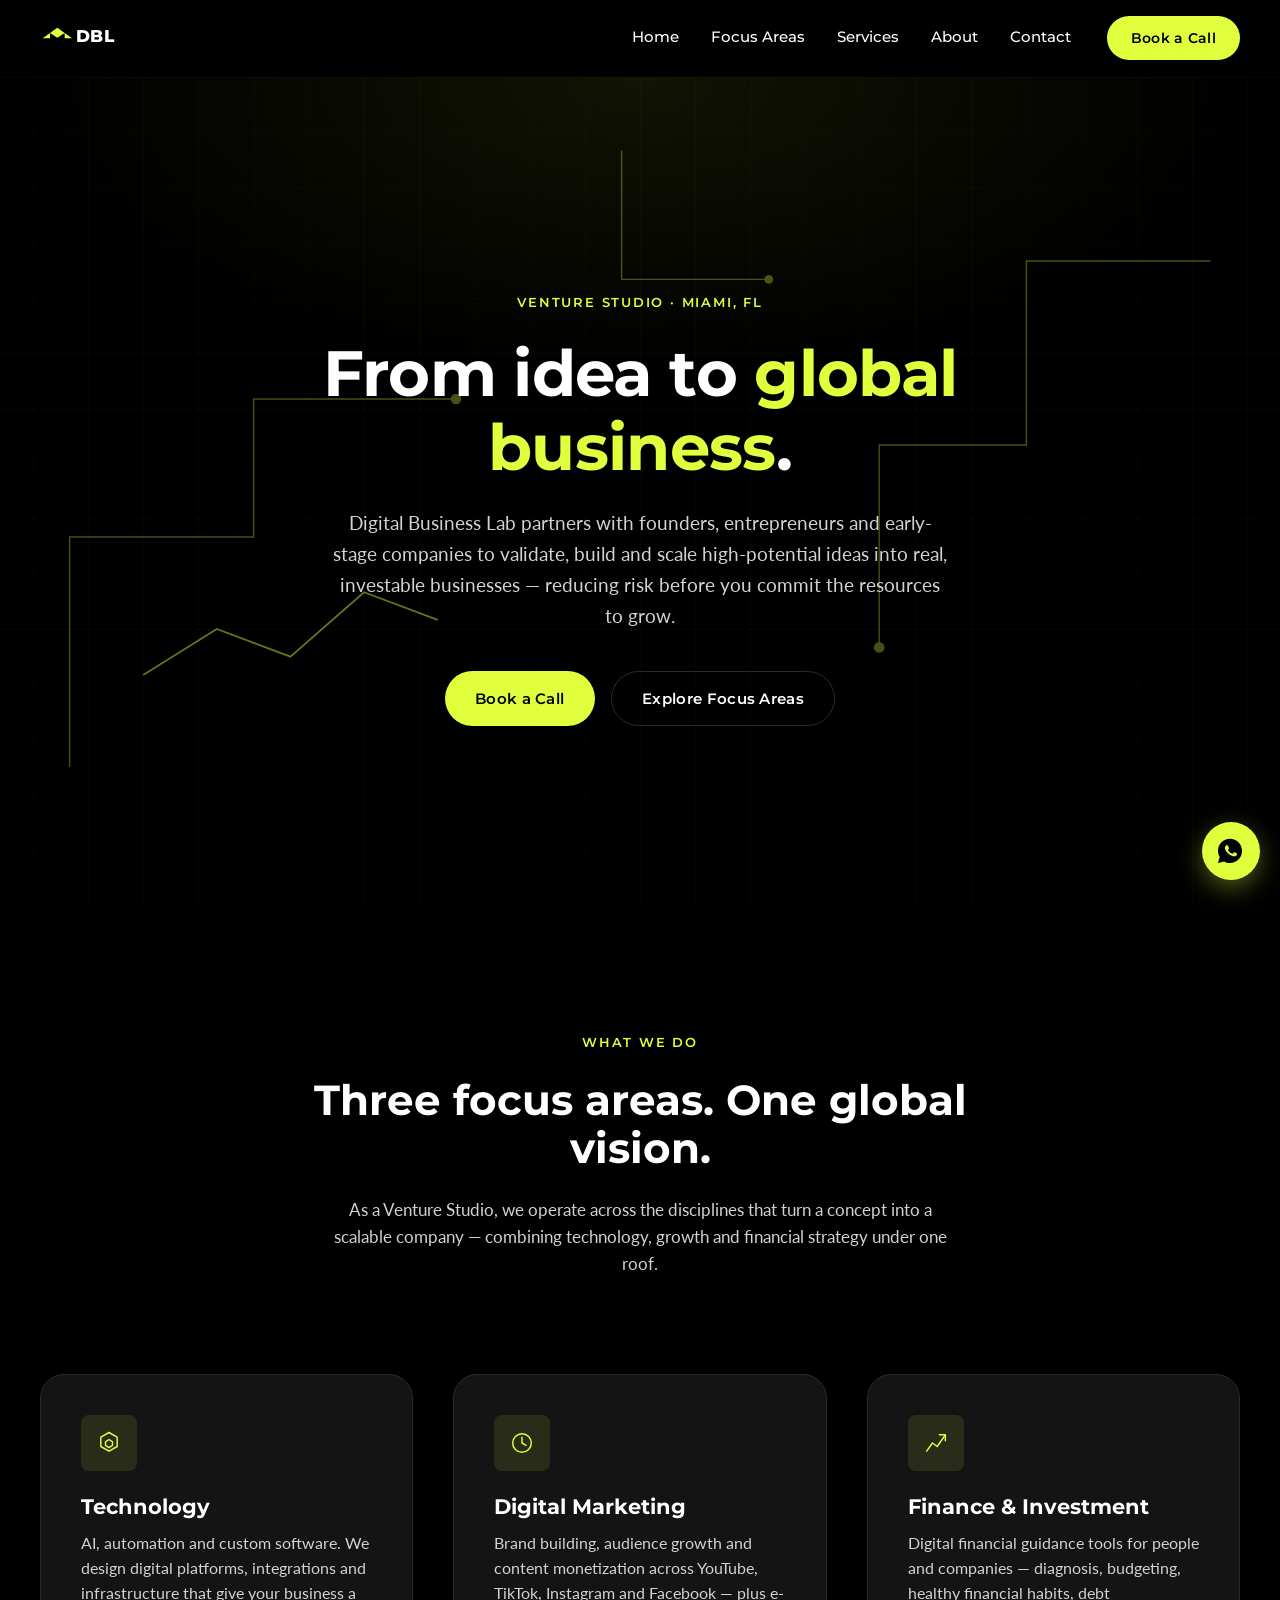
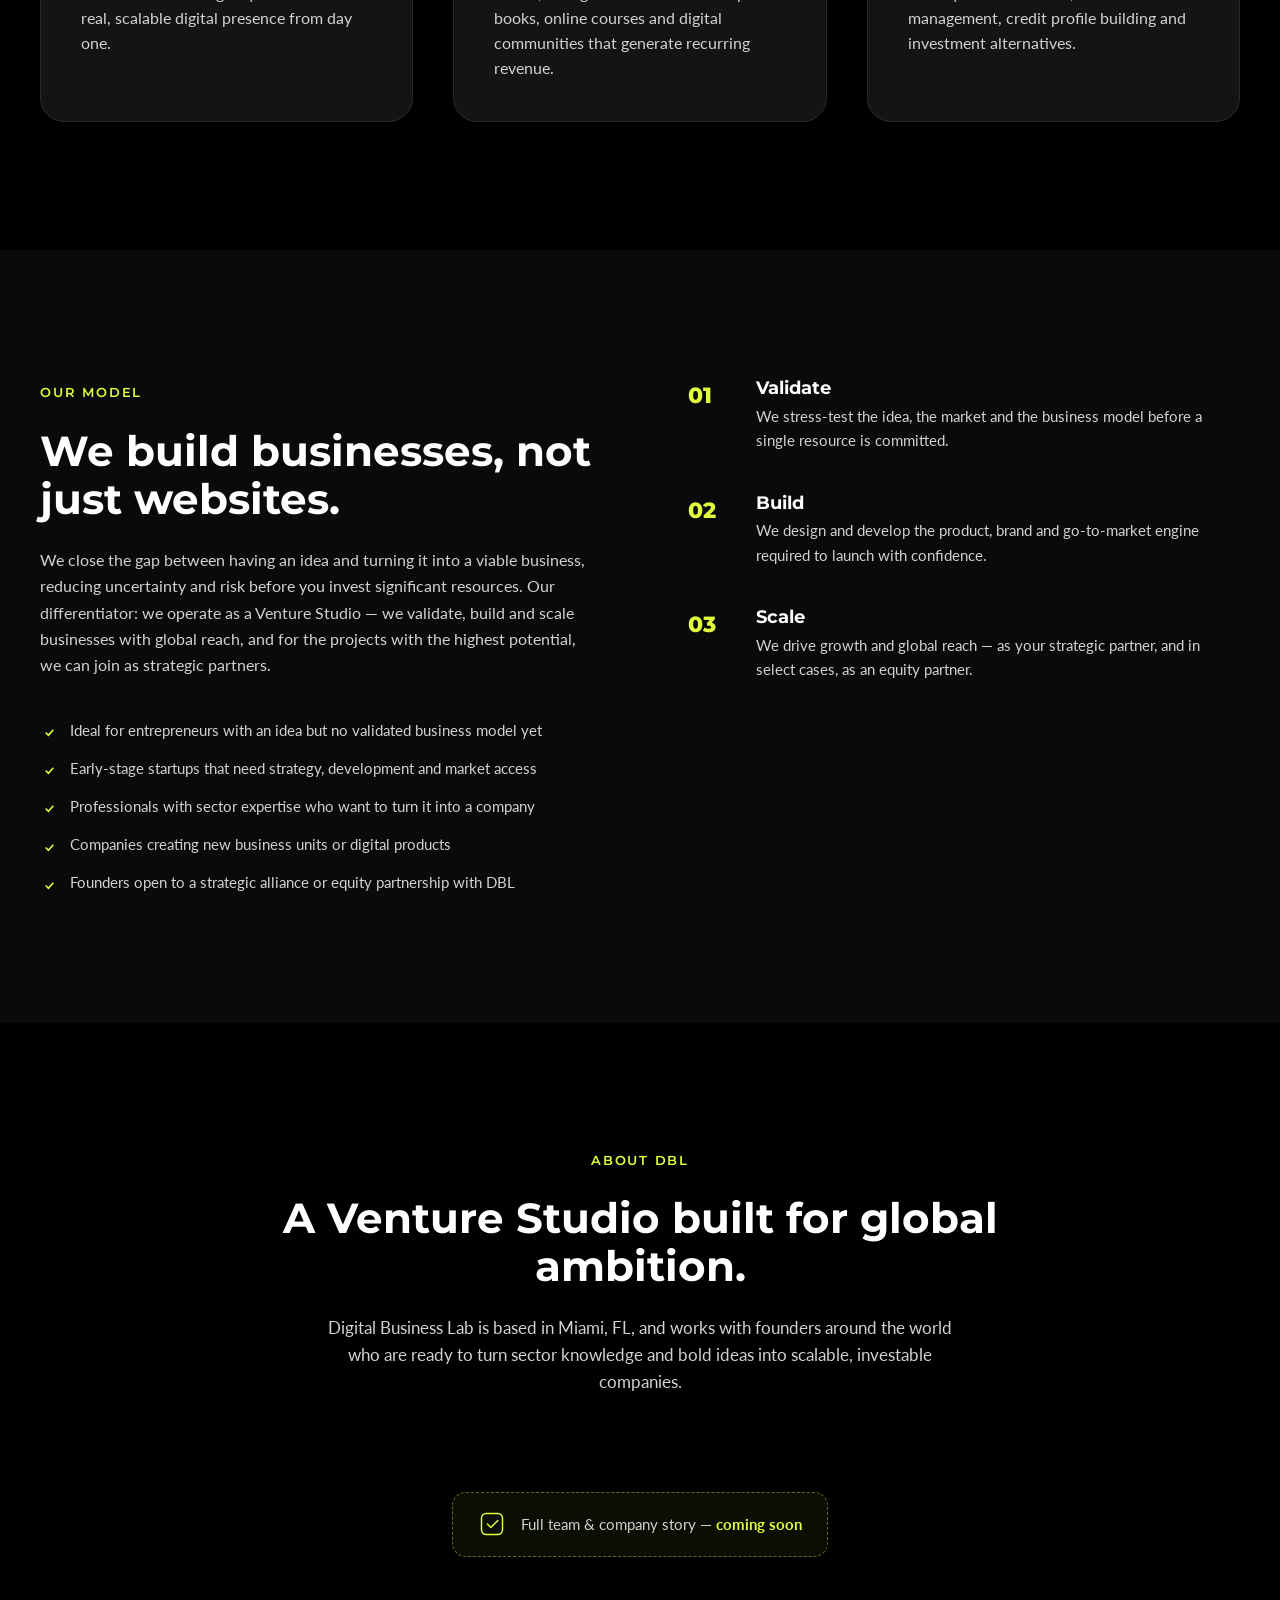
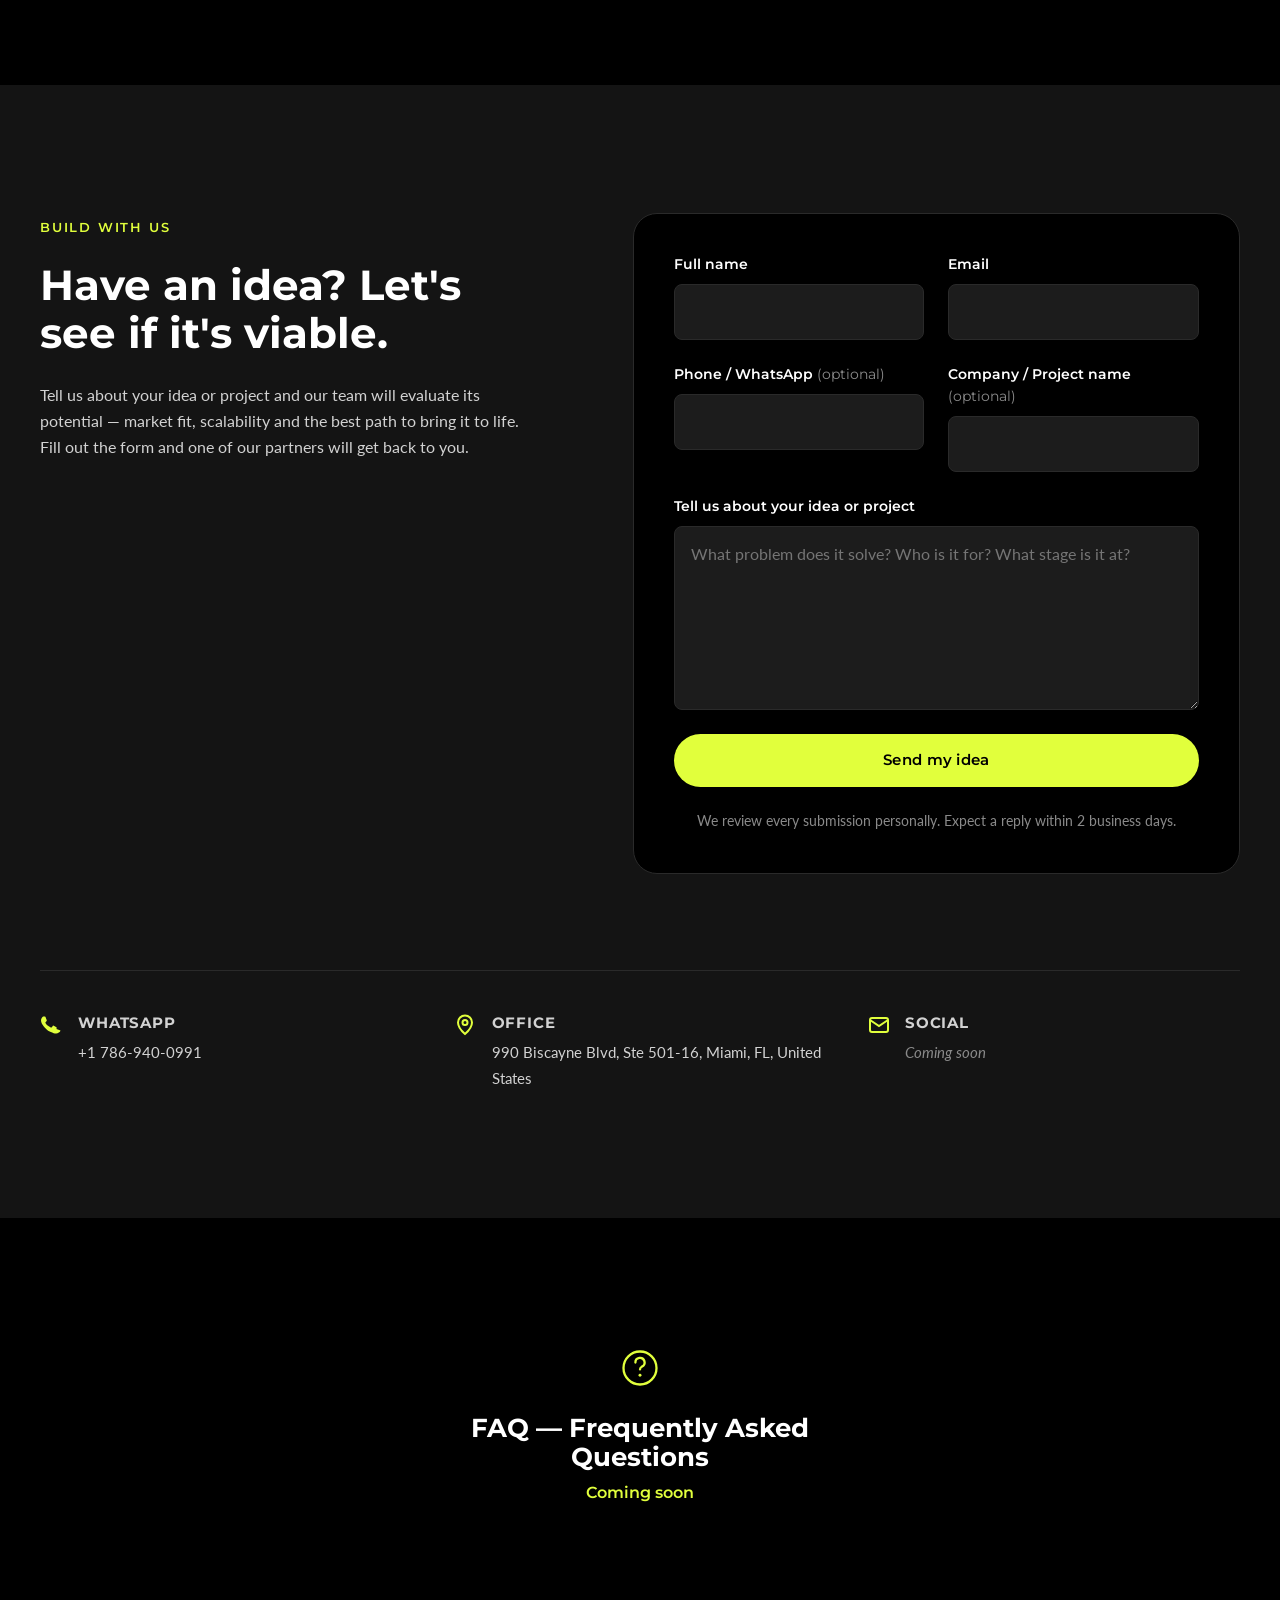
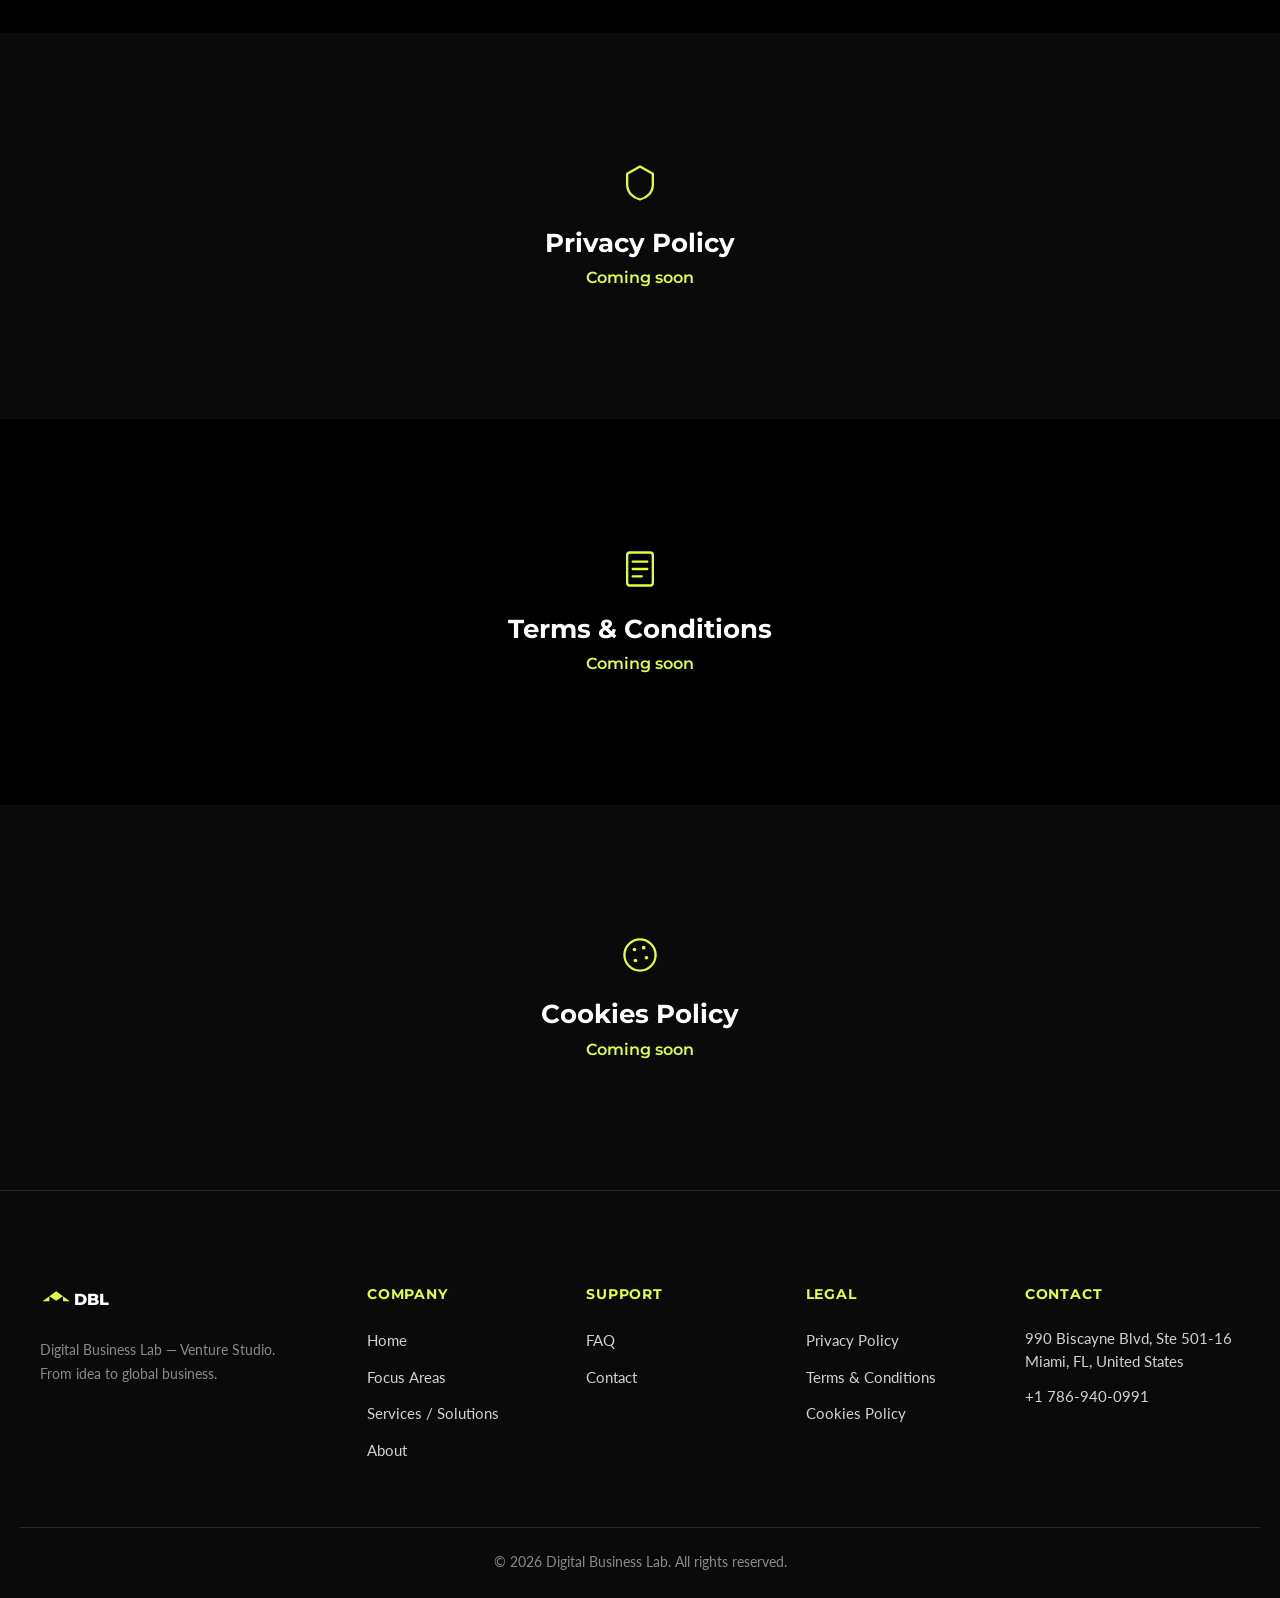
==== index.html @ ea0bc0c6 "Add Phase 1 prototype: DBL Venture Studio website Static HTML/CSS/JS site with full brand identity a" ====
<!DOCTYPE html>
<html lang="en">
<head>
  <meta charset="UTF-8">
  <meta name="viewport" content="width=device-width, initial-scale=1.0">
  <title>Digital Business Lab | Venture Studio — From Idea to Global Business</title>
  <meta name="description" content="Digital Business Lab (DBL) is a Venture Studio that validates, builds and scales ideas into global businesses across Technology, Digital Marketing, and Finance & Investment.">
  <meta name="theme-color" content="#000000">

  <link rel="icon" href="data:image/svg+xml,%3Csvg xmlns='http://www.w3.org/2000/svg' viewBox='0 0 100 100'%3E%3Cpath d='M50 15 L85 40 L70 40 L70 85 L30 85 L30 40 L15 40 Z' fill='%23E1FF3C'/%3E%3C/svg%3E">

  <link rel="preconnect" href="https://fonts.googleapis.com">
  <link rel="preconnect" href="https://fonts.gstatic.com" crossorigin>
  <link href="https://fonts.googleapis.com/css2?family=Montserrat:wght@400;500;600;700;800&family=Lato:wght@300;400;700&display=swap" rel="stylesheet">

  <link rel="stylesheet" href="styles.css">
  <noscript><style>.reveal { opacity: 1 !important; transform: none !important; }</style></noscript>
</head>
<body>

  <a class="skip-link" href="#main">Skip to content</a>

  <!-- ============ NAVBAR ============ -->
  <header class="navbar" id="navbar">
    <div class="container navbar__inner">
      <a href="#home" class="navbar__logo" aria-label="Digital Business Lab — Home">
        <svg viewBox="0 0 240 90" class="navbar__logo-svg" role="img" aria-hidden="true">
          <path d="M8 46 L52 14 L96 46 L74 46 L74 30 L52 44 L30 30 L30 46 Z" fill="var(--color-accent)"/>
          <text x="108" y="58" font-family="Montserrat, sans-serif" font-weight="800" font-size="52" fill="var(--color-white)" letter-spacing="1">DBL</text>
        </svg>
      </a>

      <nav class="navbar__nav" id="primary-nav" aria-label="Primary">
        <ul class="navbar__links">
          <li><a href="#home">Home</a></li>
          <li><a href="#focus-areas">Focus Areas</a></li>
          <li><a href="#services">Services</a></li>
          <li><a href="#about">About</a></li>
          <li><a href="#build-with-us">Contact</a></li>
        </ul>
        <a href="#build-with-us" class="btn btn--primary navbar__cta">Book a Call</a>
      </nav>

      <button class="navbar__toggle" id="navToggle" aria-expanded="false" aria-controls="primary-nav" aria-label="Toggle navigation menu">
        <span></span><span></span><span></span>
      </button>
    </div>
  </header>

  <main id="main">

    <!-- ============ HERO ============ -->
    <section class="hero" id="home">
      <div class="hero__bg" aria-hidden="true">
        <svg viewBox="0 0 1440 900" preserveAspectRatio="xMidYMid slice" class="hero__bg-svg">
          <defs>
            <pattern id="grid" width="60" height="60" patternUnits="userSpaceOnUse">
              <path d="M 60 0 L 0 0 0 60" fill="none" stroke="rgba(225,255,60,0.06)" stroke-width="1"/>
            </pattern>
          </defs>
          <rect width="1440" height="900" fill="url(#grid)"/>
          <g stroke="var(--color-accent)" stroke-width="1.5" fill="none" opacity="0.35">
            <path d="M100 750 L100 500 L300 500 L300 350 L520 350"/>
            <circle cx="520" cy="350" r="5" fill="var(--color-accent)"/>
            <path d="M1340 200 L1140 200 L1140 400 L980 400 L980 620"/>
            <circle cx="980" cy="620" r="5" fill="var(--color-accent)"/>
            <path d="M700 80 L700 220 L860 220"/>
            <circle cx="860" cy="220" r="4" fill="var(--color-accent)"/>
          </g>
          <g stroke="var(--color-accent)" stroke-width="2" fill="none" opacity="0.5">
            <polyline points="180,650 260,600 340,630 420,560 500,590" />
          </g>
        </svg>
      </div>

      <div class="container hero__content reveal">
        <p class="eyebrow">Venture Studio · Miami, FL</p>
        <h1 class="hero__title">From idea to <span class="text-accent">global business</span>.</h1>
        <p class="hero__subtitle">
          Digital Business Lab partners with founders, entrepreneurs and early-stage companies to validate,
          build and scale high-potential ideas into real, investable businesses — reducing risk before you
          commit the resources to grow.
        </p>
        <div class="hero__actions">
          <a href="#build-with-us" class="btn btn--primary">Book a Call</a>
          <a href="#focus-areas" class="btn btn--outline">Explore Focus Areas</a>
        </div>
      </div>
    </section>

    <!-- ============ FOCUS AREAS ============ -->
    <section class="section" id="focus-areas">
      <div class="container">
        <p class="eyebrow eyebrow--center">What We Do</p>
        <h2 class="section__title reveal">Three focus areas. One global vision.</h2>
        <p class="section__lead reveal">
          As a Venture Studio, we operate across the disciplines that turn a concept into a scalable company —
          combining technology, growth and financial strategy under one roof.
        </p>

        <div class="grid grid--3">
          <article class="card reveal">
            <div class="card__icon" aria-hidden="true">
              <svg viewBox="0 0 48 48" fill="none"><path d="M24 6 L38 14 V30 L24 38 L10 30 V14 Z" stroke="var(--color-accent)" stroke-width="2.5" stroke-linejoin="round"/><path d="M24 18 L30 22 V28 L24 32 L18 28 V22 Z" stroke="var(--color-accent)" stroke-width="2.5" stroke-linejoin="round"/></svg>
            </div>
            <h3 class="card__title">Technology</h3>
            <p class="card__text">
              AI, automation and custom software. We design digital platforms, integrations and infrastructure
              that give your business a real, scalable digital presence from day one.
            </p>
          </article>

          <article class="card reveal">
            <div class="card__icon" aria-hidden="true">
              <svg viewBox="0 0 48 48" fill="none"><circle cx="24" cy="24" r="16" stroke="var(--color-accent)" stroke-width="2.5"/><path d="M24 14 L24 24 L31 28" stroke="var(--color-accent)" stroke-width="2.5" stroke-linecap="round" stroke-linejoin="round"/></svg>
            </div>
            <h3 class="card__title">Digital Marketing</h3>
            <p class="card__text">
              Brand building, audience growth and content monetization across YouTube, TikTok, Instagram and
              Facebook — plus e-books, online courses and digital communities that generate recurring revenue.
            </p>
          </article>

          <article class="card reveal">
            <div class="card__icon" aria-hidden="true">
              <svg viewBox="0 0 48 48" fill="none"><path d="M8 38 L18 24 L26 30 L40 10" stroke="var(--color-accent)" stroke-width="2.5" stroke-linecap="round" stroke-linejoin="round"/><path d="M30 10 H40 V20" stroke="var(--color-accent)" stroke-width="2.5" stroke-linecap="round" stroke-linejoin="round"/></svg>
            </div>
            <h3 class="card__title">Finance &amp; Investment</h3>
            <p class="card__text">
              Digital financial guidance tools for people and companies — diagnosis, budgeting, healthy financial
              habits, debt management, credit profile building and investment alternatives.
            </p>
          </article>
        </div>
      </div>
    </section>

    <!-- ============ HOW WE WORK / DIFFERENTIATOR ============ -->
    <section class="section section--alt" id="services">
      <div class="container">
        <div class="split">
          <div class="split__col reveal">
            <p class="eyebrow">Our Model</p>
            <h2 class="section__title section__title--left">We build businesses, not just websites.</h2>
            <p class="split__text">
              We close the gap between having an idea and turning it into a viable business, reducing
              uncertainty and risk before you invest significant resources. Our differentiator: we operate
              as a Venture Studio — we validate, build and scale businesses with global reach, and for the
              projects with the highest potential, we can join as strategic partners.
            </p>
            <ul class="checklist">
              <li>Ideal for entrepreneurs with an idea but no validated business model yet</li>
              <li>Early-stage startups that need strategy, development and market access</li>
              <li>Professionals with sector expertise who want to turn it into a company</li>
              <li>Companies creating new business units or digital products</li>
              <li>Founders open to a strategic alliance or equity partnership with DBL</li>
            </ul>
          </div>

          <div class="split__col reveal">
            <div class="steps">
              <div class="step">
                <span class="step__num">01</span>
                <div>
                  <h3 class="step__title">Validate</h3>
                  <p class="step__text">We stress-test the idea, the market and the business model before a single resource is committed.</p>
                </div>
              </div>
              <div class="step">
                <span class="step__num">02</span>
                <div>
                  <h3 class="step__title">Build</h3>
                  <p class="step__text">We design and develop the product, brand and go-to-market engine required to launch with confidence.</p>
                </div>
              </div>
              <div class="step">
                <span class="step__num">03</span>
                <div>
                  <h3 class="step__title">Scale</h3>
                  <p class="step__text">We drive growth and global reach — as your strategic partner, and in select cases, as an equity partner.</p>
                </div>
              </div>
            </div>
          </div>
        </div>
      </div>
    </section>

    <!-- ============ ABOUT (anchor placeholder, styled) ============ -->
    <section class="section" id="about">
      <div class="container">
        <p class="eyebrow eyebrow--center">About DBL</p>
        <h2 class="section__title reveal">A Venture Studio built for global ambition.</h2>
        <p class="section__lead reveal">
          Digital Business Lab is based in Miami, FL, and works with founders around the world who are ready
          to turn sector knowledge and bold ideas into scalable, investable companies.
        </p>
        <div class="coming-soon reveal">
          <svg viewBox="0 0 48 48" fill="none" aria-hidden="true"><rect x="6" y="6" width="36" height="36" rx="8" stroke="var(--color-accent)" stroke-width="2.5"/><path d="M16 24 L22 30 L34 18" stroke="var(--color-accent)" stroke-width="2.5" stroke-linecap="round" stroke-linejoin="round"/></svg>
          <p>Full team &amp; company story — <strong>coming soon</strong></p>
        </div>
      </div>
    </section>

    <!-- ============ BUILD WITH US ============ -->
    <section class="section section--dark" id="build-with-us">
      <div class="container">
        <div class="build">
          <div class="build__intro reveal">
            <p class="eyebrow">Build With Us</p>
            <h2 class="section__title section__title--left">Have an idea? Let's see if it's viable.</h2>
            <p class="build__text">
              Tell us about your idea or project and our team will evaluate its potential — market fit,
              scalability and the best path to bring it to life. Fill out the form and one of our partners
              will get back to you.
            </p>
          </div>

          <form class="build__form reveal" id="buildForm" action="#" method="post" novalidate>
            <div class="form-row">
              <div class="form-field">
                <label for="name">Full name</label>
                <input type="text" id="name" name="name" required autocomplete="name">
              </div>
              <div class="form-field">
                <label for="email">Email</label>
                <input type="email" id="email" name="email" required autocomplete="email">
              </div>
            </div>
            <div class="form-row">
              <div class="form-field">
                <label for="phone">Phone / WhatsApp <span class="optional">(optional)</span></label>
                <input type="tel" id="phone" name="phone" autocomplete="tel">
              </div>
              <div class="form-field">
                <label for="company">Company / Project name <span class="optional">(optional)</span></label>
                <input type="text" id="company" name="company">
              </div>
            </div>
            <div class="form-field">
              <label for="idea">Tell us about your idea or project</label>
              <textarea id="idea" name="idea" rows="6" required placeholder="What problem does it solve? Who is it for? What stage is it at?"></textarea>
            </div>
            <button type="submit" class="btn btn--primary btn--full">Send my idea</button>
            <p class="form-note">We review every submission personally. Expect a reply within 2 business days.</p>
          </form>
        </div>

        <div class="contact-info reveal">
          <div class="contact-info__item">
            <svg viewBox="0 0 24 24" fill="none" aria-hidden="true"><path d="M20.5 17.4c-.3 1.6-2.6 3-4.3 3.1-1.1.1-2.5-.1-6-1.7-4.4-2-7.2-6.5-7.4-6.8-.2-.3-1.8-2.4-1.8-4.5s1.1-3.2 1.5-3.6c.4-.4.9-.5 1.2-.5h.9c.3 0 .6 0 .9.7.3.8 1.1 2.7 1.2 2.9.1.2.2.4 0 .7-.1.3-.2.4-.4.7-.2.2-.4.5-.6.7-.2.2-.4.4-.2.8.2.4 1 1.7 2.2 2.7 1.5 1.3 2.7 1.7 3.1 1.9.4.2.6.1.8-.1.2-.2 1-1.1 1.2-1.5.2-.4.5-.3.8-.2.3.1 2.1 1 2.4 1.2.3.2.6.3.6.5.1.2.1 1-.1 1.6z" fill="var(--color-accent)"/></svg>
            <div>
              <span class="contact-info__label">WhatsApp</span>
              <a href="https://wa.me/17869400991" target="_blank" rel="noopener">+1 786-940-0991</a>
            </div>
          </div>
          <div class="contact-info__item">
            <svg viewBox="0 0 24 24" fill="none" aria-hidden="true"><path d="M12 21s7-6.1 7-11.5A7 7 0 0 0 5 9.5C5 14.9 12 21 12 21z" stroke="var(--color-accent)" stroke-width="2"/><circle cx="12" cy="9.5" r="2.5" stroke="var(--color-accent)" stroke-width="2"/></svg>
            <div>
              <span class="contact-info__label">Office</span>
              <span>990 Biscayne Blvd, Ste 501-16, Miami, FL, United States</span>
            </div>
          </div>
          <div class="contact-info__item">
            <svg viewBox="0 0 24 24" fill="none" aria-hidden="true"><rect x="3" y="5" width="18" height="14" rx="2" stroke="var(--color-accent)" stroke-width="2"/><path d="M3 7l9 6 9-6" stroke="var(--color-accent)" stroke-width="2"/></svg>
            <div>
              <span class="contact-info__label">Social</span>
              <span class="social-soon">Coming soon</span>
            </div>
          </div>
        </div>
      </div>
    </section>

    <!-- ============ FAQ / LEGAL PLACEHOLDER PAGES ============ -->
    <section class="section" id="faq">
      <div class="container coming-soon-block reveal">
        <svg viewBox="0 0 48 48" fill="none" aria-hidden="true"><circle cx="24" cy="24" r="18" stroke="var(--color-accent)" stroke-width="2.5"/><path d="M19 18a5 5 0 1 1 7 4.5c-1.2.7-2 1.5-2 3" stroke="var(--color-accent)" stroke-width="2.5" stroke-linecap="round"/><circle cx="24" cy="32" r="1.6" fill="var(--color-accent)"/></svg>
        <h2>FAQ — Frequently Asked Questions</h2>
        <p>Coming soon</p>
      </div>
    </section>

    <section class="section section--alt" id="privacy-policy">
      <div class="container coming-soon-block reveal">
        <svg viewBox="0 0 48 48" fill="none" aria-hidden="true"><path d="M24 6 L38 14 V26 C38 34 32 40 24 42 C16 40 10 34 10 26 V14 Z" stroke="var(--color-accent)" stroke-width="2.5" stroke-linejoin="round"/></svg>
        <h2>Privacy Policy</h2>
        <p>Coming soon</p>
      </div>
    </section>

    <section class="section" id="terms-and-conditions">
      <div class="container coming-soon-block reveal">
        <svg viewBox="0 0 48 48" fill="none" aria-hidden="true"><rect x="10" y="6" width="28" height="36" rx="3" stroke="var(--color-accent)" stroke-width="2.5"/><path d="M16 16h16M16 24h16M16 32h10" stroke="var(--color-accent)" stroke-width="2.5" stroke-linecap="round"/></svg>
        <h2>Terms &amp; Conditions</h2>
        <p>Coming soon</p>
      </div>
    </section>

    <section class="section section--alt" id="cookies-policy">
      <div class="container coming-soon-block reveal">
        <svg viewBox="0 0 48 48" fill="none" aria-hidden="true"><circle cx="24" cy="24" r="17" stroke="var(--color-accent)" stroke-width="2.5"/><circle cx="18" cy="18" r="2" fill="var(--color-accent)"/><circle cx="28" cy="16" r="2" fill="var(--color-accent)"/><circle cx="31" cy="27" r="2" fill="var(--color-accent)"/><circle cx="19" cy="30" r="2" fill="var(--color-accent)"/></svg>
        <h2>Cookies Policy</h2>
        <p>Coming soon</p>
      </div>
    </section>

  </main>

  <!-- ============ FOOTER ============ -->
  <footer class="footer">
    <div class="container footer__inner">
      <div class="footer__brand">
        <svg viewBox="0 0 240 90" class="footer__logo-svg" role="img" aria-label="Digital Business Lab">
          <path d="M8 46 L52 14 L96 46 L74 46 L74 30 L52 44 L30 30 L30 46 Z" fill="var(--color-accent)"/>
          <text x="108" y="58" font-family="Montserrat, sans-serif" font-weight="800" font-size="52" fill="var(--color-white)" letter-spacing="1">DBL</text>
        </svg>
        <p class="footer__tagline">Digital Business Lab — Venture Studio.<br>From idea to global business.</p>
      </div>

      <div class="footer__col">
        <h4>Company</h4>
        <ul>
          <li><a href="#home">Home</a></li>
          <li><a href="#focus-areas">Focus Areas</a></li>
          <li><a href="#services">Services / Solutions</a></li>
          <li><a href="#about">About</a></li>
        </ul>
      </div>

      <div class="footer__col">
        <h4>Support</h4>
        <ul>
          <li><a href="#faq">FAQ</a></li>
          <li><a href="#build-with-us">Contact</a></li>
        </ul>
      </div>

      <div class="footer__col">
        <h4>Legal</h4>
        <ul>
          <li><a href="#privacy-policy">Privacy Policy</a></li>
          <li><a href="#terms-and-conditions">Terms &amp; Conditions</a></li>
          <li><a href="#cookies-policy">Cookies Policy</a></li>
        </ul>
      </div>

      <div class="footer__col">
        <h4>Contact</h4>
        <ul class="footer__contact">
          <li>990 Biscayne Blvd, Ste 501-16<br>Miami, FL, United States</li>
          <li><a href="https://wa.me/17869400991" target="_blank" rel="noopener">+1 786-940-0991</a></li>
        </ul>
      </div>
    </div>

    <div class="container footer__bottom">
      <p>&copy; <span id="year"></span> Digital Business Lab. All rights reserved.</p>
    </div>
  </footer>

  <!-- ============ FLOATING WHATSAPP ============ -->
  <a href="https://wa.me/17869400991" target="_blank" rel="noopener" class="whatsapp-float" aria-label="Chat with us on WhatsApp">
    <svg viewBox="0 0 32 32" fill="none" aria-hidden="true">
      <path d="M27 15.9c0 6.6-5.4 12-12 12-2.1 0-4.1-.5-5.8-1.5L3 28l1.7-6c-1.1-1.9-1.7-4-1.7-6.2 0-6.6 5.4-12 12-12s12 5.4 12 12z" fill="#000"/>
      <path d="M21.5 18.3c-.3-.2-1.8-.9-2.1-1-.3-.1-.5-.2-.7.2-.2.3-.8 1-.9 1.2-.2.2-.3.2-.6.1-.3-.2-1.3-.5-2.4-1.5-.9-.8-1.5-1.8-1.6-2.1-.2-.3 0-.5.1-.6.1-.1.3-.3.4-.5.1-.2.2-.3.3-.5.1-.2 0-.4 0-.5-.1-.2-.7-1.7-1-2.3-.2-.6-.5-.5-.7-.5h-.6c-.2 0-.5.1-.8.4-.3.3-1 1-1 2.4s1.1 2.8 1.2 3c.1.2 2.1 3.2 5.1 4.5.7.3 1.3.5 1.7.6.7.2 1.4.2 1.9.1.6-.1 1.8-.7 2-1.4.3-.7.3-1.3.2-1.4-.1-.2-.3-.2-.6-.4z" fill="var(--color-accent)"/>
    </svg>
  </a>

  <script src="script.js"></script>
</body>
</html>
---- styles.css ----
/* =========================================================
   DIGITAL BUSINESS LAB — Design Tokens
   ========================================================= */
:root {
  /* Brand colors (from official brand book) */
  --color-bg: #000000;
  --color-bg-alt: #0a0a0a;
  --color-surface: #141414;
  --color-surface-2: #1c1c1c;
  --color-border: #2a2a2a;

  --color-accent: #E1FF3C;      /* Pantone 389C */
  --color-accent-alt: #B5D409;  /* Pantone 382C */
  --color-accent-dark: #b8cc30;

  --color-white: #FFFFFF;
  --color-text: #FFFFFF;
  --color-text-muted: #D2D2D2;  /* Pantone 427C */
  --color-text-faint: #8a8a8a;

  --color-on-accent: #000000;   /* text on lime background: black for max contrast */

  /* Typography */
  --font-heading: 'Montserrat', -apple-system, BlinkMacSystemFont, sans-serif;
  --font-body: 'Lato', -apple-system, BlinkMacSystemFont, sans-serif;

  /* Spacing scale */
  --space-xs: 0.5rem;
  --space-sm: 1rem;
  --space-md: 1.5rem;
  --space-lg: 2.5rem;
  --space-xl: 4rem;
  --space-2xl: 6rem;
  --space-3xl: 8rem;

  /* Radius / shadow */
  --radius-sm: 8px;
  --radius-md: 14px;
  --radius-lg: 24px;
  --shadow-glow: 0 0 40px rgba(225, 255, 60, 0.15);
  --shadow-card: 0 10px 30px rgba(0, 0, 0, 0.4);

  --transition: 220ms cubic-bezier(0.4, 0, 0.2, 1);
  --container-w: 1240px;
}

/* =========================================================
   RESET
   ========================================================= */
*, *::before, *::after { box-sizing: border-box; margin: 0; padding: 0; }

html { scroll-behavior: smooth; }

@media (prefers-reduced-motion: reduce) {
  html { scroll-behavior: auto; }
  *, *::before, *::after {
    animation-duration: 0.01ms !important;
    animation-iteration-count: 1 !important;
    transition-duration: 0.01ms !important;
    scroll-behavior: auto !important;
  }
}

body {
  background: var(--color-bg);
  color: var(--color-text);
  font-family: var(--font-body);
  font-size: 1rem;
  line-height: 1.6;
  -webkit-font-smoothing: antialiased;
  overflow-x: hidden;
}

img { max-width: 100%; display: block; }

a { color: inherit; text-decoration: none; }

ul { list-style: none; }

button { font: inherit; cursor: pointer; background: none; border: none; color: inherit; }

input, textarea {
  font: inherit;
  color: var(--color-text);
  background: var(--color-surface-2);
  border: 1px solid var(--color-border);
  border-radius: var(--radius-sm);
  padding: 0.9rem 1rem;
  width: 100%;
  transition: border-color var(--transition), box-shadow var(--transition);
}

input:focus, textarea:focus {
  outline: none;
  border-color: var(--color-accent);
  box-shadow: 0 0 0 3px rgba(225, 255, 60, 0.2);
}

h1, h2, h3, h4 {
  font-family: var(--font-heading);
  font-weight: 700;
  line-height: 1.15;
  color: var(--color-white);
}

.text-accent { color: var(--color-accent); }

/* Focus visibility for accessibility */
a:focus-visible, button:focus-visible, input:focus-visible, textarea:focus-visible {
  outline: 2px solid var(--color-accent);
  outline-offset: 3px;
}

.skip-link {
  position: absolute;
  left: -9999px;
  top: 0;
  background: var(--color-accent);
  color: var(--color-on-accent);
  padding: 0.75rem 1.25rem;
  z-index: 999;
  border-radius: 0 0 var(--radius-sm) 0;
  font-weight: 600;
}
.skip-link:focus { left: 0; }

.container {
  max-width: var(--container-w);
  margin-inline: auto;
  padding-inline: 1.25rem;
}

/* =========================================================
   BUTTONS
   ========================================================= */
.btn {
  display: inline-flex;
  align-items: center;
  justify-content: center;
  gap: 0.5rem;
  min-height: 48px;
  padding: 0.9rem 1.9rem;
  border-radius: 999px;
  font-family: var(--font-heading);
  font-weight: 600;
  font-size: 0.95rem;
  letter-spacing: 0.02em;
  transition: transform var(--transition), box-shadow var(--transition), background var(--transition), color var(--transition);
  white-space: nowrap;
}

.btn--primary {
  background: var(--color-accent);
  color: var(--color-on-accent);
}
.btn--primary:hover {
  background: var(--color-accent-alt);
  transform: translateY(-2px);
  box-shadow: var(--shadow-glow);
}

.btn--outline {
  background: transparent;
  color: var(--color-white);
  border: 1.5px solid var(--color-border);
}
.btn--outline:hover {
  border-color: var(--color-accent);
  color: var(--color-accent);
  transform: translateY(-2px);
}

.btn--full { width: 100%; }

/* =========================================================
   NAVBAR
   ========================================================= */
.navbar {
  position: sticky;
  top: 0;
  z-index: 100;
  background: rgba(0, 0, 0, 0.92);
  border-bottom: 1px solid transparent;
  transition: background var(--transition), border-color var(--transition);
}
.navbar.is-scrolled {
  background: rgba(0, 0, 0, 0.92);
  border-bottom-color: var(--color-border);
}

.navbar__inner {
  display: flex;
  align-items: center;
  justify-content: space-between;
  min-height: 76px;
  gap: 1.5rem;
}

.navbar__logo { display: flex; align-items: center; }
.navbar__logo-svg { height: 30px; width: auto; }

.navbar__nav {
  display: flex;
  align-items: center;
  gap: 2.25rem;
}

.navbar__links {
  display: flex;
  gap: 2rem;
  font-family: var(--font-heading);
  font-size: 0.92rem;
  font-weight: 500;
}
.navbar__links a {
  position: relative;
  padding-block: 0.4rem;
  transition: color var(--transition);
}
.navbar__links a:hover { color: var(--color-accent); }
.navbar__links a::after {
  content: '';
  position: absolute;
  left: 0; right: 0; bottom: 0;
  height: 2px;
  background: var(--color-accent);
  transform: scaleX(0);
  transform-origin: left;
  transition: transform var(--transition);
}
.navbar__links a:hover::after { transform: scaleX(1); }

.navbar__cta { padding: 0.7rem 1.5rem; min-height: 42px; font-size: 0.88rem; }

.navbar__toggle {
  display: none;
  flex-direction: column;
  justify-content: center;
  gap: 5px;
  width: 44px;
  height: 44px;
  align-items: center;
}
.navbar__toggle span {
  display: block;
  width: 24px;
  height: 2px;
  background: var(--color-white);
  transition: transform var(--transition), opacity var(--transition);
}
.navbar__toggle[aria-expanded="true"] span:nth-child(1) { transform: translateY(7px) rotate(45deg); }
.navbar__toggle[aria-expanded="true"] span:nth-child(2) { opacity: 0; }
.navbar__toggle[aria-expanded="true"] span:nth-child(3) { transform: translateY(-7px) rotate(-45deg); }

/* =========================================================
   HERO
   ========================================================= */
.hero {
  position: relative;
  min-height: 92vh;
  display: flex;
  align-items: center;
  padding-block: var(--space-2xl) var(--space-xl);
  overflow: hidden;
  background: radial-gradient(ellipse 80% 60% at 50% 0%, rgba(225,255,60,0.08), transparent 60%), var(--color-bg);
}

.hero__bg {
  position: absolute;
  inset: 0;
  z-index: 0;
  opacity: 0.9;
}
.hero__bg-svg { width: 100%; height: 100%; }

.hero__content {
  position: relative;
  z-index: 1;
  max-width: 780px;
  text-align: center;
  margin-inline: auto;
}

.eyebrow {
  display: inline-block;
  font-family: var(--font-heading);
  font-size: 0.8rem;
  font-weight: 600;
  letter-spacing: 0.14em;
  text-transform: uppercase;
  color: var(--color-accent);
  margin-bottom: var(--space-md);
}
.eyebrow--center { display: block; text-align: center; }

.hero__title {
  font-size: clamp(2.25rem, 5.5vw, 4rem);
  margin-bottom: var(--space-md);
  letter-spacing: -0.01em;
}

.hero__subtitle {
  font-size: clamp(1rem, 1.6vw, 1.2rem);
  color: var(--color-text-muted);
  max-width: 620px;
  margin-inline: auto;
  margin-bottom: var(--space-lg);
}

.hero__actions {
  display: flex;
  flex-wrap: wrap;
  gap: 1rem;
  justify-content: center;
}

/* =========================================================
   SECTIONS (shared)
   ========================================================= */
.section {
  padding-block: var(--space-3xl);
}
.section--alt { background: var(--color-bg-alt); }
.section--dark { background: var(--color-surface); }

.section__title {
  font-size: clamp(1.75rem, 3.4vw, 2.6rem);
  text-align: center;
  max-width: 720px;
  margin-inline: auto;
  margin-bottom: var(--space-md);
}
.section__title--left { text-align: left; margin-inline: 0; }

.section__lead {
  text-align: center;
  color: var(--color-text-muted);
  max-width: 640px;
  margin-inline: auto;
  margin-bottom: var(--space-2xl);
  font-size: 1.05rem;
}

/* =========================================================
   GRID / CARDS
   ========================================================= */
.grid { display: grid; gap: var(--space-lg); }
.grid--3 { grid-template-columns: repeat(3, 1fr); }

.card {
  background: var(--color-surface);
  border: 1px solid var(--color-border);
  border-radius: var(--radius-lg);
  padding: var(--space-lg);
  transition: transform var(--transition), border-color var(--transition), box-shadow var(--transition);
}
.card:hover {
  transform: translateY(-6px);
  border-color: rgba(225,255,60,0.4);
  box-shadow: var(--shadow-card);
}

.card__icon {
  width: 56px;
  height: 56px;
  border-radius: var(--radius-sm);
  background: rgba(225, 255, 60, 0.1);
  display: flex;
  align-items: center;
  justify-content: center;
  margin-bottom: var(--space-md);
}
.card__icon svg { width: 28px; height: 28px; }

.card__title {
  font-size: 1.3rem;
  margin-bottom: 0.75rem;
}

.card__text { color: var(--color-text-muted); font-size: 0.98rem; }

/* =========================================================
   SPLIT (How we work)
   ========================================================= */
.split {
  display: grid;
  grid-template-columns: 1fr 1fr;
  gap: var(--space-2xl);
  align-items: start;
}

.split__text {
  color: var(--color-text-muted);
  margin-block: var(--space-md) var(--space-lg);
  font-size: 1.02rem;
}

.checklist { display: flex; flex-direction: column; gap: 0.85rem; }
.checklist li {
  position: relative;
  padding-left: 1.9rem;
  color: var(--color-text-muted);
  font-size: 0.96rem;
}
.checklist li::before {
  content: '';
  position: absolute;
  left: 0; top: 0.35rem;
  width: 18px; height: 18px;
  border-radius: 5px;
  background: var(--color-accent);
  mask: url("data:image/svg+xml,%3Csvg xmlns='http://www.w3.org/2000/svg' viewBox='0 0 24 24' fill='none' stroke='black' stroke-width='3'%3E%3Cpath d='M5 12l5 5L19 7'/%3E%3C/svg%3E") center/70% no-repeat;
  -webkit-mask: url("data:image/svg+xml,%3Csvg xmlns='http://www.w3.org/2000/svg' viewBox='0 0 24 24' fill='none' stroke='black' stroke-width='3'%3E%3Cpath d='M5 12l5 5L19 7'/%3E%3C/svg%3E") center/70% no-repeat;
}

.steps { display: flex; flex-direction: column; gap: var(--space-lg); }
.step { display: flex; gap: 1.25rem; }
.step__num {
  font-family: var(--font-heading);
  font-weight: 800;
  font-size: 1.4rem;
  color: var(--color-accent);
  flex-shrink: 0;
  width: 3rem;
}
.step__title { font-size: 1.1rem; margin-bottom: 0.35rem; }
.step__text { color: var(--color-text-muted); font-size: 0.95rem; }

/* =========================================================
   COMING SOON BLOCKS
   ========================================================= */
.coming-soon {
  display: inline-flex;
  align-items: center;
  gap: 0.9rem;
  margin-inline: auto;
  padding: 1.1rem 1.6rem;
  border: 1px dashed rgba(225,255,60,0.4);
  border-radius: var(--radius-md);
  background: rgba(225,255,60,0.05);
  max-width: fit-content;
  display: flex;
}
.coming-soon svg { width: 28px; height: 28px; flex-shrink: 0; }
.coming-soon p { color: var(--color-text-muted); font-size: 0.95rem; }
.coming-soon strong { color: var(--color-accent); }

.coming-soon-block {
  text-align: center;
  max-width: 480px;
}
.coming-soon-block svg { width: 44px; height: 44px; margin-inline: auto; margin-bottom: var(--space-sm); }
.coming-soon-block h2 { font-size: 1.6rem; margin-bottom: 0.5rem; }
.coming-soon-block p { color: var(--color-accent); font-weight: 600; font-family: var(--font-heading); }

/* =========================================================
   BUILD WITH US
   ========================================================= */
.build {
  display: grid;
  grid-template-columns: 0.9fr 1.1fr;
  gap: var(--space-2xl);
  align-items: start;
  padding-bottom: var(--space-2xl);
  border-bottom: 1px solid var(--color-border);
  margin-bottom: var(--space-lg);
}

.build__intro { position: sticky; top: 100px; }

.build__text {
  color: var(--color-text-muted);
  margin-top: var(--space-md);
  font-size: 1.02rem;
}

.build__form {
  background: var(--color-bg);
  border: 1px solid var(--color-border);
  border-radius: var(--radius-lg);
  padding: var(--space-lg);
  display: flex;
  flex-direction: column;
  gap: var(--space-md);
}

.form-row {
  display: grid;
  grid-template-columns: 1fr 1fr;
  gap: var(--space-md);
}

.form-field { display: flex; flex-direction: column; gap: 0.5rem; }
.form-field label {
  font-family: var(--font-heading);
  font-size: 0.85rem;
  font-weight: 600;
  color: var(--color-white);
}
.form-field .optional { color: var(--color-text-faint); font-weight: 400; }

.form-note { color: var(--color-text-faint); font-size: 0.85rem; text-align: center; }

.contact-info {
  display: grid;
  grid-template-columns: repeat(3, 1fr);
  gap: var(--space-lg);
}
.contact-info__item {
  display: flex;
  gap: 0.9rem;
  align-items: flex-start;
}
.contact-info__item svg { width: 24px; height: 24px; flex-shrink: 0; margin-top: 0.15rem; }
.contact-info__label {
  display: block;
  font-family: var(--font-heading);
  font-size: 0.8rem;
  font-weight: 700;
  text-transform: uppercase;
  letter-spacing: 0.05em;
  color: var(--color-accent);
  margin-bottom: 0.25rem;
}
.contact-info__item a:hover { color: var(--color-accent); }
.contact-info__item span, .contact-info__item a { color: var(--color-text-muted); font-size: 0.95rem; }
.social-soon { font-style: italic; color: var(--color-text-faint) !important; }

/* =========================================================
   FOOTER
   ========================================================= */
.footer {
  background: var(--color-bg-alt);
  border-top: 1px solid var(--color-border);
  padding-top: var(--space-2xl);
}

.footer__inner {
  display: grid;
  grid-template-columns: 1.6fr 1fr 1fr 1fr 1.2fr;
  gap: var(--space-lg);
  padding-bottom: var(--space-xl);
}

.footer__logo-svg { height: 28px; width: auto; margin-bottom: var(--space-sm); }
.footer__tagline { color: var(--color-text-faint); font-size: 0.9rem; line-height: 1.7; }

.footer__col h4 {
  font-size: 0.85rem;
  text-transform: uppercase;
  letter-spacing: 0.06em;
  color: var(--color-accent);
  margin-bottom: var(--space-md);
}
.footer__col ul { display: flex; flex-direction: column; gap: 0.7rem; }
.footer__col a { color: var(--color-text-muted); font-size: 0.92rem; transition: color var(--transition); }
.footer__col a:hover { color: var(--color-accent); }
.footer__contact li { color: var(--color-text-muted); font-size: 0.92rem; line-height: 1.6; }

.footer__bottom {
  border-top: 1px solid var(--color-border);
  padding-block: var(--space-md);
  text-align: center;
}
.footer__bottom p { color: var(--color-text-faint); font-size: 0.85rem; }

/* =========================================================
   FLOATING WHATSAPP
   ========================================================= */
.whatsapp-float {
  position: fixed;
  right: 1.25rem;
  bottom: 1.25rem;
  width: 58px;
  height: 58px;
  border-radius: 50%;
  display: flex;
  align-items: center;
  justify-content: center;
  background: var(--color-accent);
  box-shadow: 0 8px 24px rgba(225,255,60,0.35);
  z-index: 90;
  transition: transform var(--transition), box-shadow var(--transition);
}
.whatsapp-float svg { width: 32px; height: 32px; }
.whatsapp-float:hover { transform: scale(1.08); box-shadow: 0 10px 30px rgba(225,255,60,0.5); }

/* =========================================================
   REVEAL ANIMATION
   ========================================================= */
.reveal {
  opacity: 0;
  transform: translateY(24px);
  transition: opacity 0.7s ease, transform 0.7s ease;
}
.reveal.is-visible {
  opacity: 1;
  transform: translateY(0);
}

/* =========================================================
   RESPONSIVE — mobile-first overrides (max-width breakpoints
   applied on top of a naturally fluid base layout)
   ========================================================= */

/* Tablet and below */
@media (max-width: 1024px) {
  .grid--3 { grid-template-columns: repeat(2, 1fr); }
  .footer__inner { grid-template-columns: 1fr 1fr 1fr; }
  .footer__brand { grid-column: 1 / -1; margin-bottom: var(--space-md); }
  .build { grid-template-columns: 1fr; }
  .build__intro { position: static; }
}

/* Mobile nav breakpoint */
@media (max-width: 768px) {
  .navbar__toggle { display: flex; }

  .navbar__nav {
    position: fixed;
    inset: 76px 0 0 0;
    background: #000000;
    flex-direction: column;
    align-items: stretch;
    justify-content: flex-start;
    padding: var(--space-lg) 1.25rem;
    gap: var(--space-lg);
    transform: translateX(100%);
    transition: transform var(--transition);
    overflow-y: auto;
  }
  .navbar__nav.is-open { transform: translateX(0); }

  .navbar__links {
    flex-direction: column;
    gap: 1.5rem;
    font-size: 1.15rem;
    text-align: center;
  }

  .navbar__cta { width: 100%; }

  .grid--3 { grid-template-columns: 1fr; }
  .split { grid-template-columns: 1fr; gap: var(--space-lg); }
  .contact-info { grid-template-columns: 1fr; gap: var(--space-md); }
  .form-row { grid-template-columns: 1fr; }
  .footer__inner { grid-template-columns: 1fr 1fr; }

  .hero { min-height: auto; padding-block: var(--space-2xl) var(--space-lg); }
}

@media (max-width: 480px) {
  .footer__inner { grid-template-columns: 1fr; }
  .hero__actions { flex-direction: column; align-items: stretch; }
  .hero__actions .btn { width: 100%; }
}

/* Large desktop */
@media (min-width: 1440px) {
  :root { --container-w: 1360px; }
}
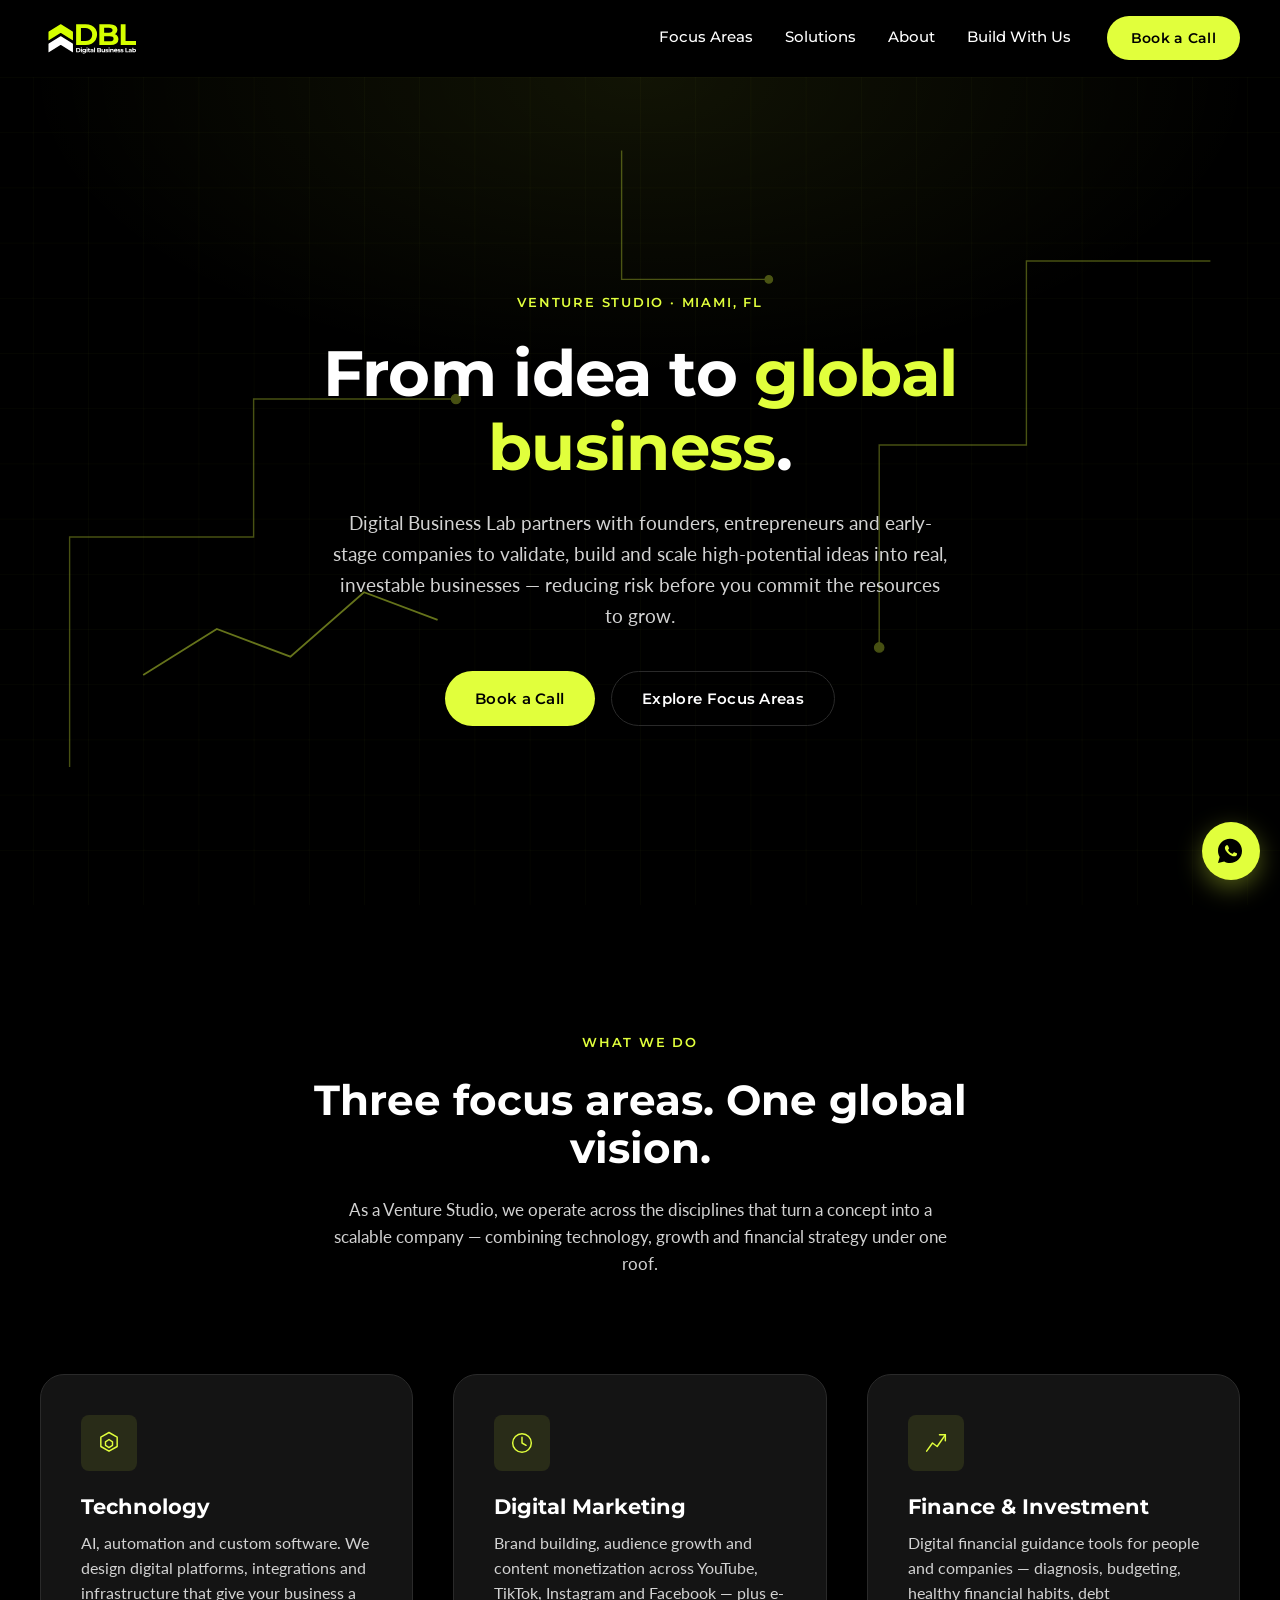
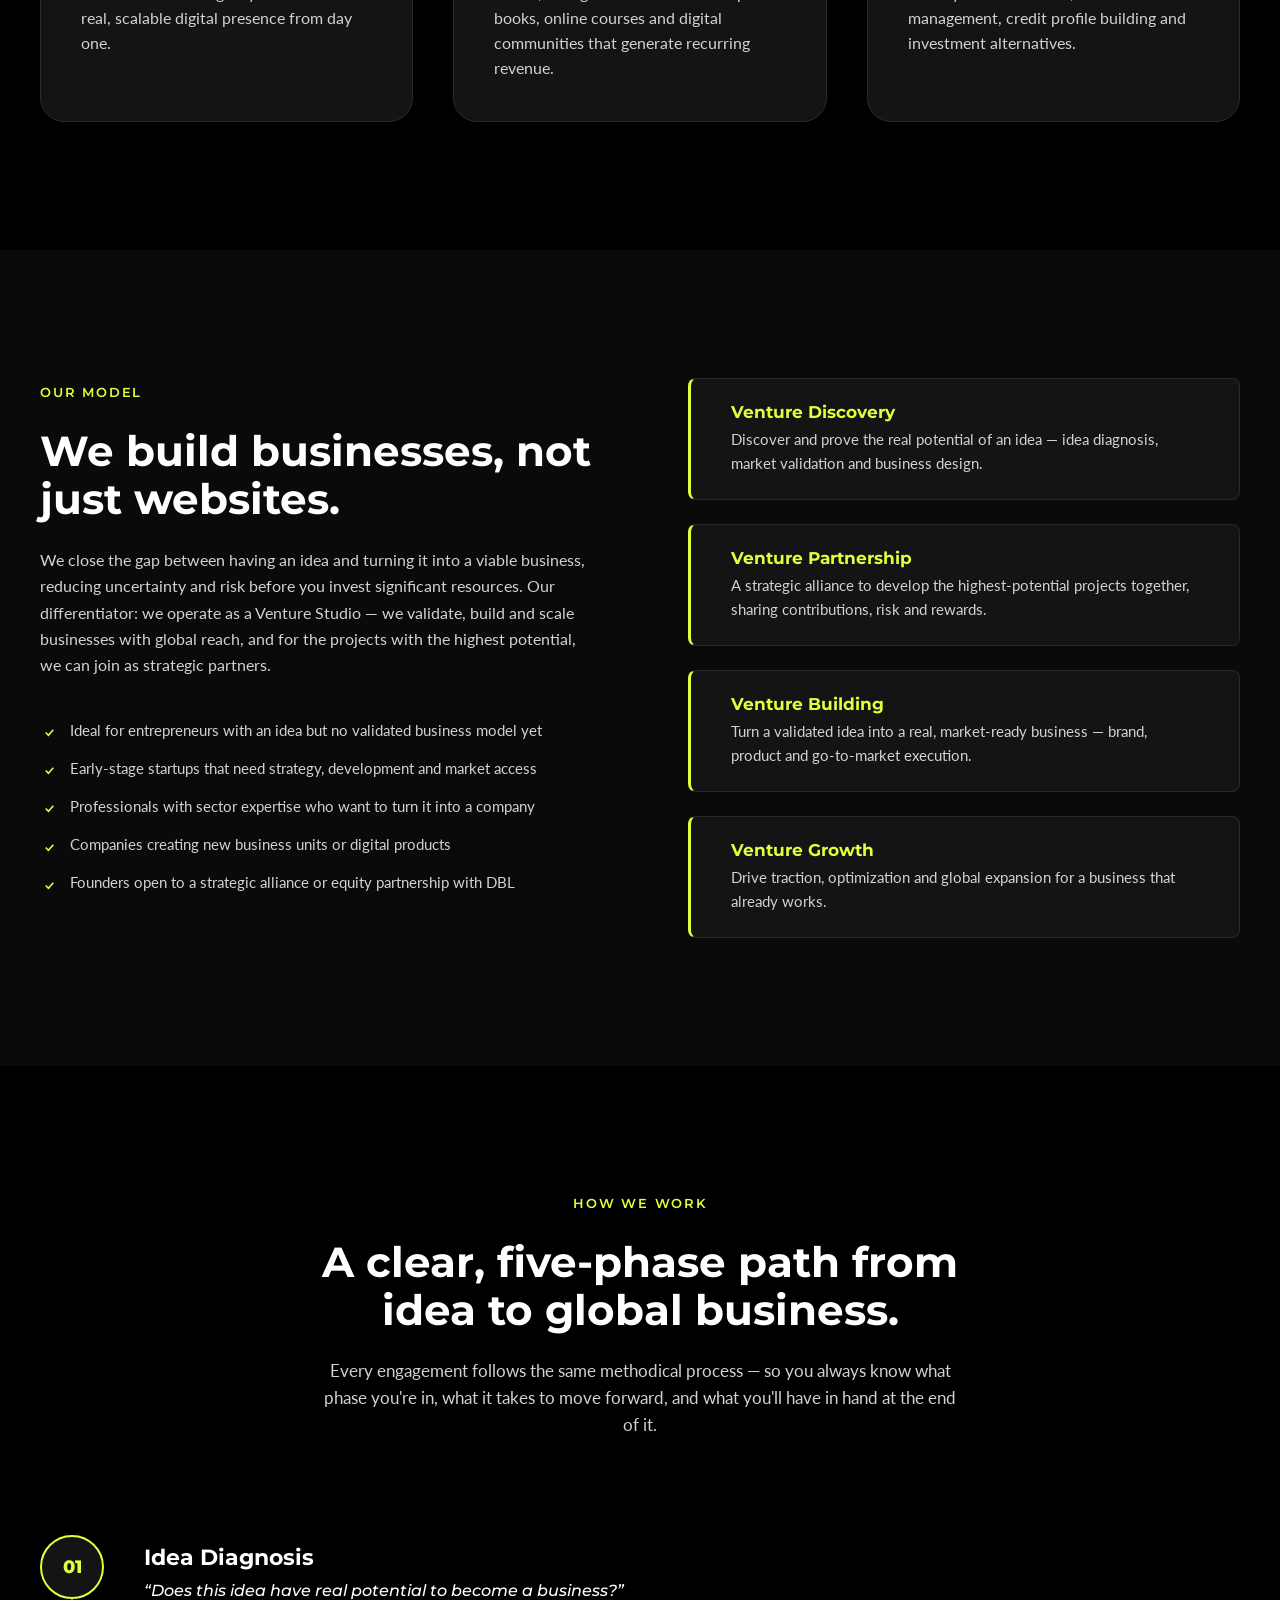
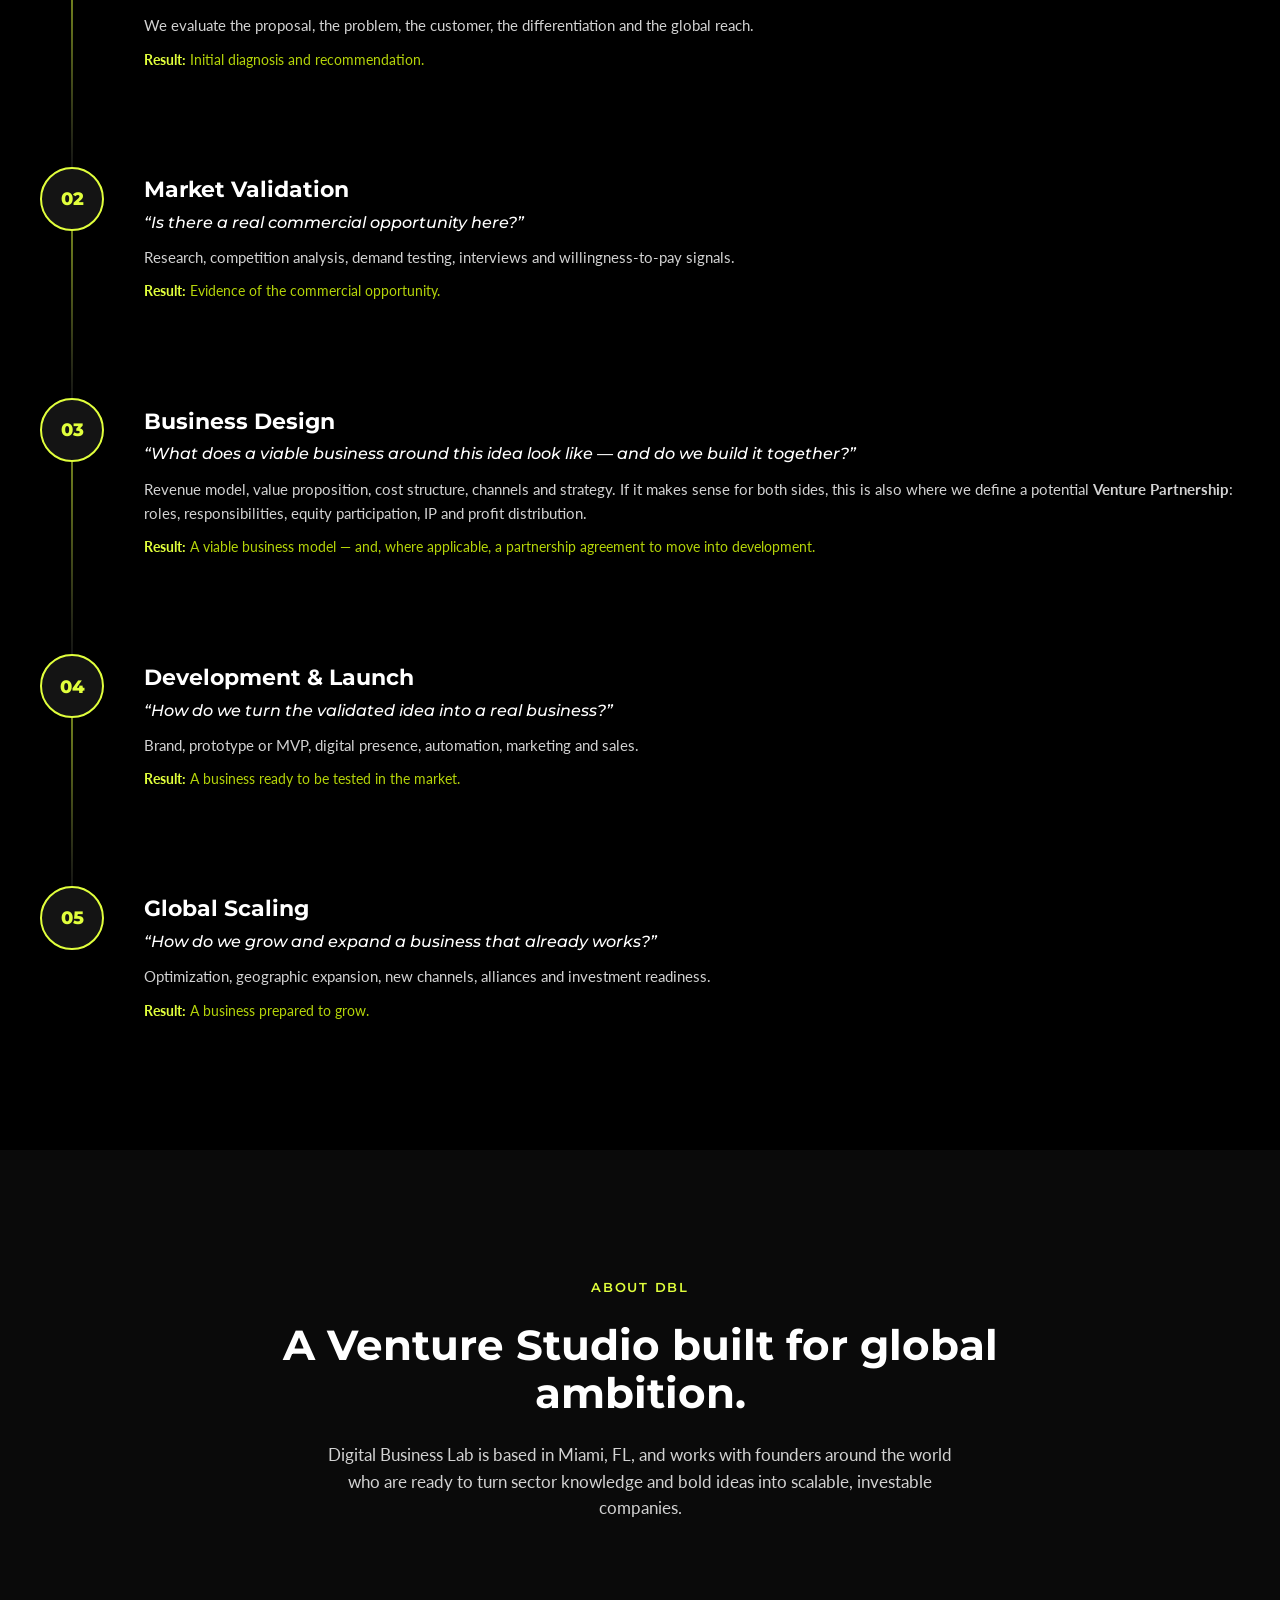
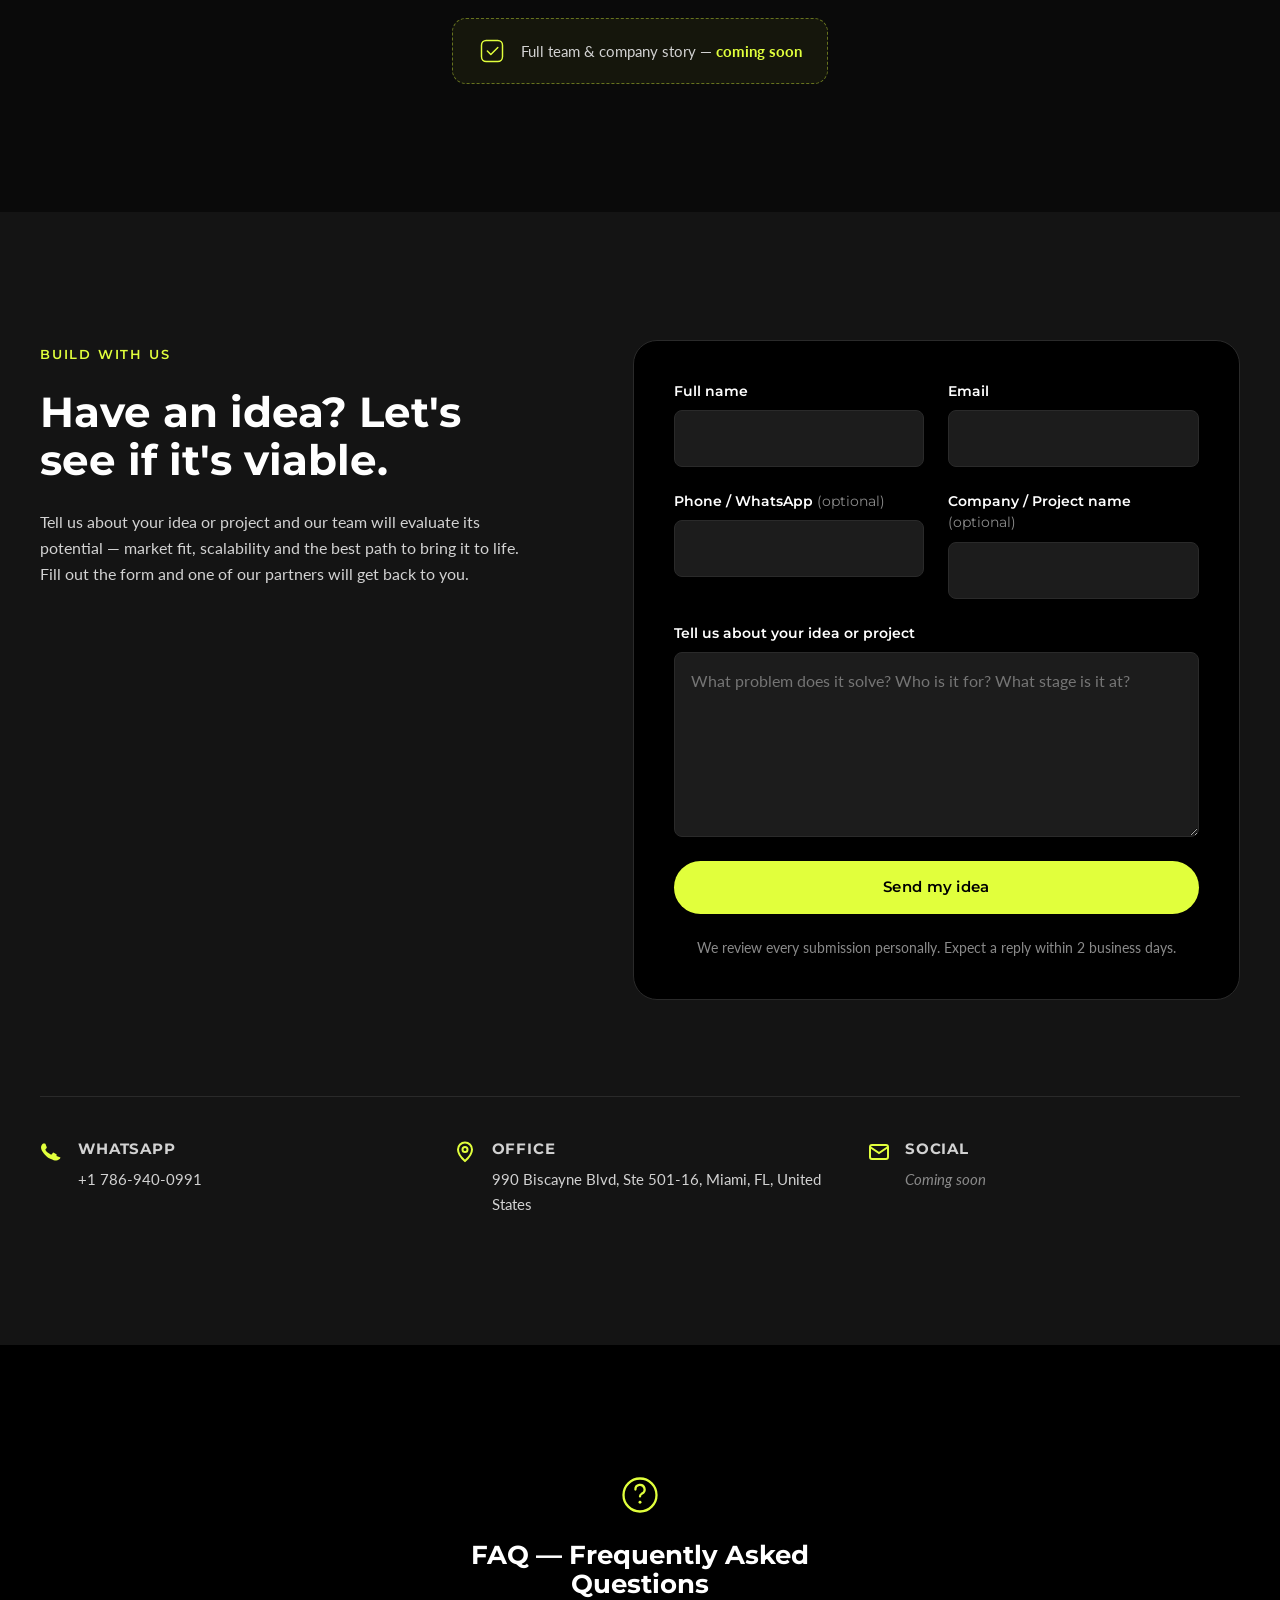
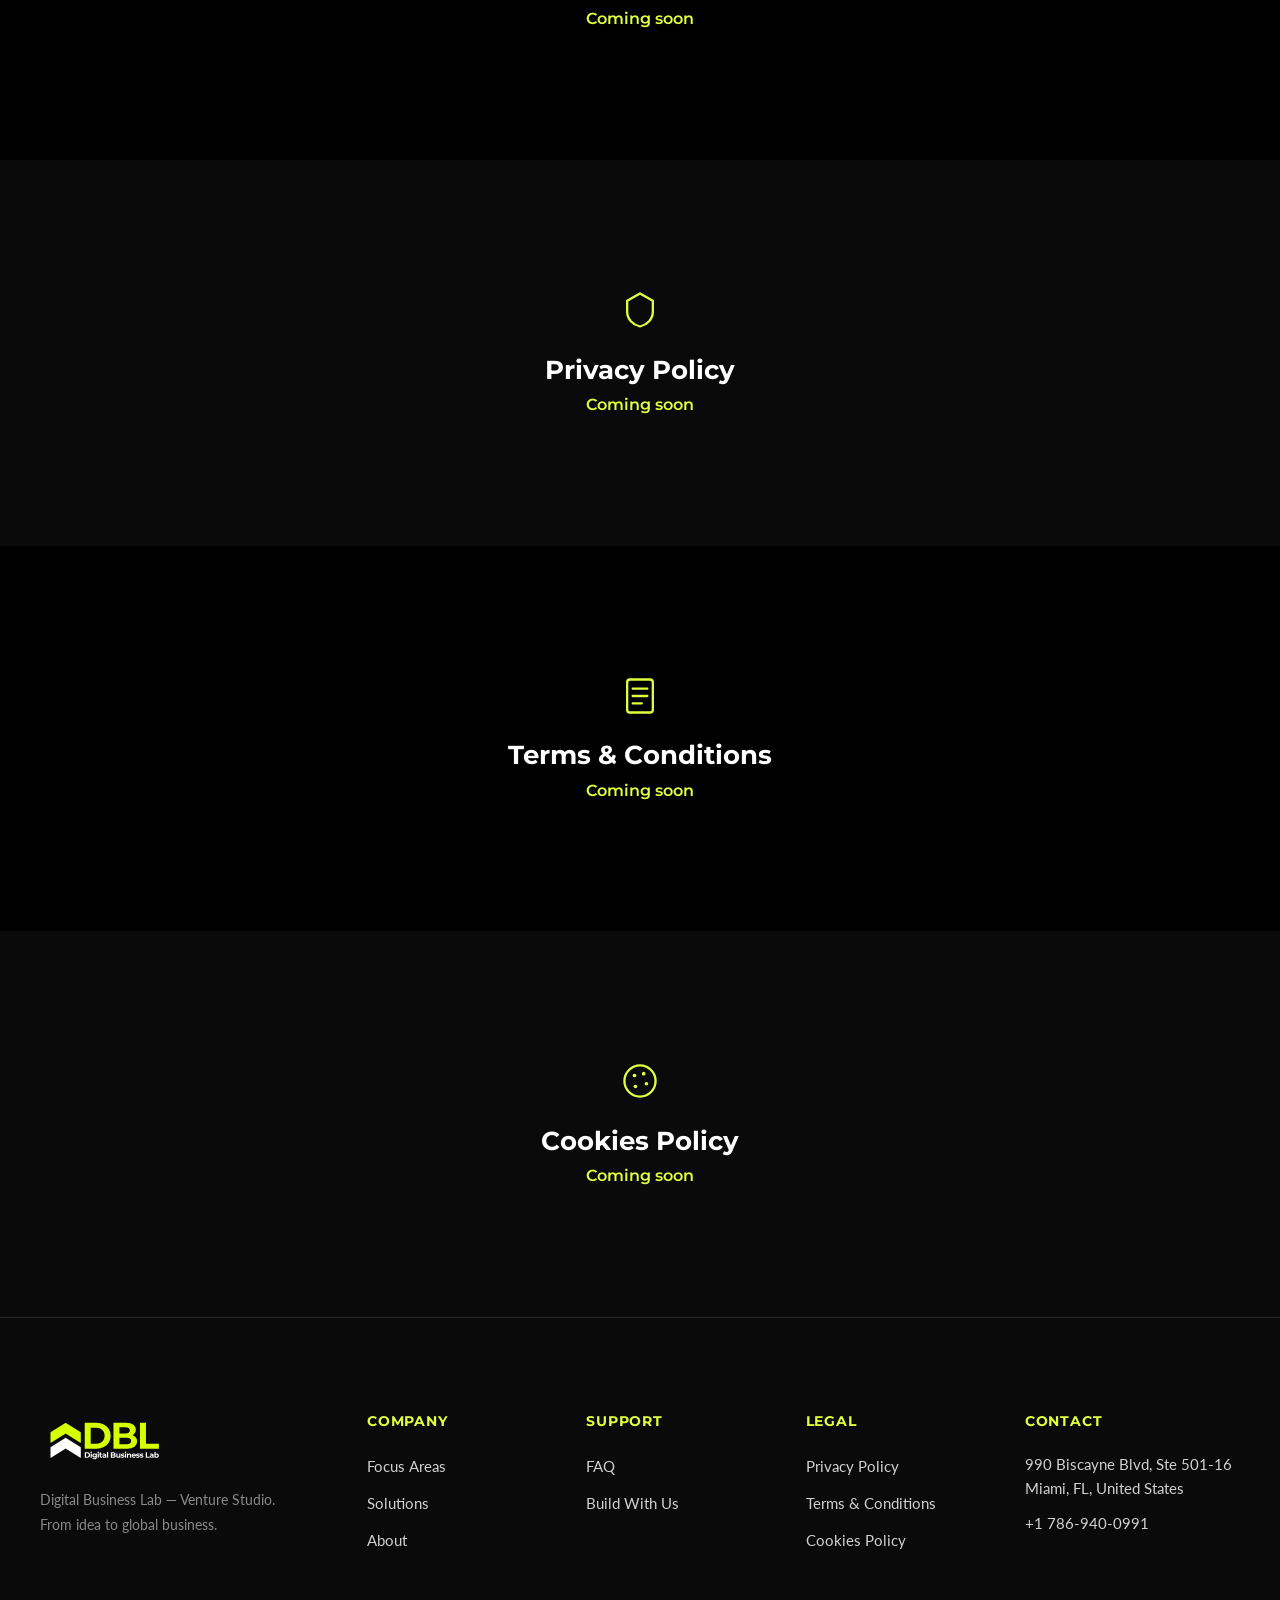
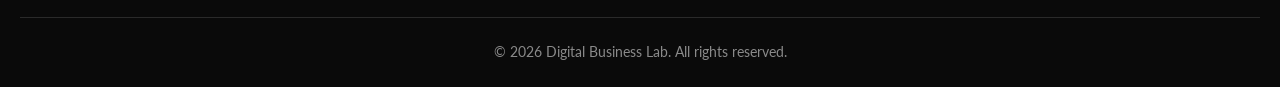
==== commit 677264b9: "Phase 2 adjustments: original logo, Solutions rename, 5-phase process - Replace provisional chevron+" ====
--- a/index.html
+++ b/index.html
@@ -24,19 +24,17 @@
   <header class="navbar" id="navbar">
     <div class="container navbar__inner">
       <a href="#home" class="navbar__logo" aria-label="Digital Business Lab — Home">
-        <svg viewBox="0 0 240 90" class="navbar__logo-svg" role="img" aria-hidden="true">
-          <path d="M8 46 L52 14 L96 46 L74 46 L74 30 L52 44 L30 30 L30 46 Z" fill="var(--color-accent)"/>
-          <text x="108" y="58" font-family="Montserrat, sans-serif" font-weight="800" font-size="52" fill="var(--color-white)" letter-spacing="1">DBL</text>
+        <svg viewBox="0 0 1116.49 452.19" class="navbar__logo-svg" role="img" aria-hidden="true">
+          <path class="cls-1" d="M351.43,157,226.06,78.39a5.48,5.48,0,0,0-5.81,0L94.79,157a7.32,7.32,0,0,0-3.5,6.2v85.46a2.48,2.48,0,0,0,3.83,2L220.21,172.2a5.48,5.48,0,0,1,5.81,0l125.09,78.44a2.48,2.48,0,0,0,3.83-2V163.2A7.33,7.33,0,0,0,351.43,157Z"/><path class="cls-2" d="M351.43,286.27,226.06,207.65a5.53,5.53,0,0,0-5.81,0L94.79,286.27a7.32,7.32,0,0,0-3.5,6.2v85.46a2.48,2.48,0,0,0,3.83,2l125.09-78.43a5.48,5.48,0,0,1,5.81,0L351.11,379.9a2.48,2.48,0,0,0,3.83-2V292.47A7.33,7.33,0,0,0,351.43,286.27Z"/><path class="cls-1" d="M555.32,91Q527.43,77,490.9,77H389V301.37H490.9q36.54,0,64.42-13.94t43.58-39.1q15.71-25.15,15.7-59.13,0-34.29-15.7-59.28T555.32,91Zm-2.41,135.08a61.57,61.57,0,0,1-25.63,24.19q-16.51,8.5-38.94,8.49H440.91V119.66h47.43q22.43,0,38.94,8.49a62,62,0,0,1,25.63,24q9.14,15.54,9.14,37Q562.05,210.35,552.91,226.06Z"/><path class="cls-1" d="M810.09,186.8q-3-1.25-6.06-2.26A56.11,56.11,0,0,0,824.83,166q8.65-13,8.65-30.61,0-26.27-21.31-42.3T748.56,77H639V301.37H755q44.22,0,67-16.19t22.75-45q0-19.54-9.13-33T810.09,186.8Zm-67.94-70.66q18.9,0,29,6.57t10.1,19.7q0,13.47-10.1,20t-29,6.57h-51.6V116.14ZM781.73,255.7q-10.43,6.57-30.61,6.57H690.55V206.83h60.57q20.19,0,30.61,6.89t10.41,21Q792.14,249.13,781.73,255.7Z"/><polygon class="cls-1" points="921.29 259.06 921.29 77.04 869.38 77.04 869.38 301.37 1033.78 301.37 1033.78 259.06 921.29 259.06"/><path class="cls-2" d="M423.69,335.87A29.67,29.67,0,0,0,410.25,333H389v46.8h21.26a29.67,29.67,0,0,0,13.44-2.91,22.13,22.13,0,0,0,9.09-8.15,24.91,24.91,0,0,0,0-24.71A22.2,22.2,0,0,0,423.69,335.87Zm-.5,28.18a12.91,12.91,0,0,1-5.35,5.05,17.55,17.55,0,0,1-8.12,1.77h-9.9v-29h9.9a17.55,17.55,0,0,1,8.12,1.78,12.94,12.94,0,0,1,5.35,5,16.57,16.57,0,0,1,0,15.41Z"/><path class="cls-2" d="M450.3,328.72a6.88,6.88,0,0,0-4.68-1.57,6.58,6.58,0,0,0-4.68,1.67,5.65,5.65,0,0,0,0,8.29,6.62,6.62,0,0,0,4.68,1.67,6.49,6.49,0,0,0,4.71-1.71,5.71,5.71,0,0,0,1.77-4.31A5.12,5.12,0,0,0,450.3,328.72Z"/><rect class="cls-2" x="440.4" y="343.79" width="10.43" height="35.97"/><path class="cls-2" d="M484.66,348.35a12.24,12.24,0,0,0-3.88-3.25,16.85,16.85,0,0,0-8-1.84,19.05,19.05,0,0,0-9.06,2.14,16.7,16.7,0,0,0-6.49,6.05,17.3,17.3,0,0,0,6.49,24.4,18.84,18.84,0,0,0,9.06,2.17,16.63,16.63,0,0,0,8-1.87,12.07,12.07,0,0,0,3.34-2.65v1.58q0,4.88-2.5,7.35c-1.68,1.65-4.36,2.48-8.06,2.48a22.88,22.88,0,0,1-6.92-1.11,16.82,16.82,0,0,1-5.78-3l-4.15,7.49a21.41,21.41,0,0,0,7.86,3.71,38.57,38.57,0,0,0,9.79,1.23q9.76,0,15-4.74t5.21-14.78V343.79h-9.89Zm-1.61,16.9a8.09,8.09,0,0,1-3.34,3.11,11.37,11.37,0,0,1-9.76,0,8.38,8.38,0,0,1-3.38-3.11,9.33,9.33,0,0,1,0-9.26,8.5,8.5,0,0,1,3.38-3.07,11.37,11.37,0,0,1,9.76,0,8.2,8.2,0,0,1,3.34,3.07,9.46,9.46,0,0,1,0,9.26Z"/><rect class="cls-2" x="501.17" y="343.79" width="10.43" height="35.97"/><path class="cls-2" d="M511.06,328.72a6.85,6.85,0,0,0-4.68-1.57,6.57,6.57,0,0,0-4.67,1.67,5.65,5.65,0,0,0,0,8.29,6.61,6.61,0,0,0,4.67,1.67,6.5,6.5,0,0,0,4.72-1.71,5.71,5.71,0,0,0,1.77-4.31A5.09,5.09,0,0,0,511.06,328.72Z"/><path class="cls-2" d="M534.4,372a4.37,4.37,0,0,1-3.28-1.23,4.85,4.85,0,0,1-1.2-3.51V352.62h9v-8h-9v-8.76H519.49v8.76h-5.55v8h5.55v14.77q0,6.42,3.54,9.66t9.9,3.24a19.2,19.2,0,0,0,4.64-.56,11.5,11.5,0,0,0,3.85-1.71l-2.81-7.35A6.72,6.72,0,0,1,534.4,372Z"/><path class="cls-2" d="M571.5,347.14q-4.54-3.88-12.77-3.88a31.59,31.59,0,0,0-8.42,1.14,22.35,22.35,0,0,0-7.09,3.2l3.74,7.29a15.13,15.13,0,0,1,4.72-2.44,18.19,18.19,0,0,1,5.65-.9c2.8,0,4.89.62,6.25,1.87a6.73,6.73,0,0,1,2,5.21h-8.29a24,24,0,0,0-8.89,1.38,10.29,10.29,0,0,0-5,3.77,10.13,10.13,0,0,0-1.57,5.62,10,10,0,0,0,1.61,5.55,11,11,0,0,0,4.61,3.91,16.61,16.61,0,0,0,7.22,1.43,15,15,0,0,0,7.76-1.8,9.14,9.14,0,0,0,3.2-3.22v4.49H576V359.24Q576,351,571.5,347.14ZM562.61,372a9,9,0,0,1-4.68,1.24,7,7,0,0,1-4.31-1.17,3.75,3.75,0,0,1-1.57-3.18,3.82,3.82,0,0,1,1.37-3q1.37-1.2,5-1.2h7.16v3.67A7.14,7.14,0,0,1,562.61,372Z"/><rect class="cls-2" x="582.4" y="330.15" width="10.43" height="49.6"/><path class="cls-2" d="M651.72,355.86c-.41-.17-.84-.33-1.27-.47a11.75,11.75,0,0,0,4.35-3.88,11.24,11.24,0,0,0,1.8-6.38,10.5,10.5,0,0,0-4.44-8.82Q647.71,333,638.88,333H616v46.8h24.2q9.22,0,14-3.38a10.87,10.87,0,0,0,4.75-9.39,11.88,11.88,0,0,0-1.91-6.88A11.67,11.67,0,0,0,651.72,355.86Zm-14.17-14.74a11.15,11.15,0,0,1,6.05,1.37,4.57,4.57,0,0,1,2.1,4.11,4.65,4.65,0,0,1-2.1,4.18,11.15,11.15,0,0,1-6.05,1.37H626.78v-11Zm8.25,29.11a12,12,0,0,1-6.38,1.37H626.78V360h12.64a11.59,11.59,0,0,1,6.38,1.44,4.87,4.87,0,0,1,2.18,4.37A4.79,4.79,0,0,1,645.8,370.23Z"/><path class="cls-2" d="M689.16,361.58a12.29,12.29,0,0,1-1.07,5.44,7.2,7.2,0,0,1-2.94,3.21,8.72,8.72,0,0,1-4.28,1,6.86,6.86,0,0,1-5.38-2.11q-1.9-2.1-1.91-6.58V343.79H663.15v20.33a19,19,0,0,0,1.94,9.12,12.28,12.28,0,0,0,5.45,5.32,17.74,17.74,0,0,0,8,1.73,15.78,15.78,0,0,0,7.65-1.9,12.05,12.05,0,0,0,3.51-2.86v4.23h9.9v-36H689.16Z"/><path class="cls-2" d="M731,360.87a16.86,16.86,0,0,0-4.24-1.7,38.87,38.87,0,0,0-4.65-.9c-1.54-.2-3-.44-4.24-.71a10.6,10.6,0,0,1-3.11-1.06,2.18,2.18,0,0,1-1.17-2,2.76,2.76,0,0,1,1.6-2.41,10.56,10.56,0,0,1,5.08-.93,24.26,24.26,0,0,1,5.12.57,17.54,17.54,0,0,1,5.25,2.1l3.47-7.42a20.55,20.55,0,0,0-6.35-2.34,36.64,36.64,0,0,0-7.49-.8,24,24,0,0,0-9,1.5,13.13,13.13,0,0,0-5.72,4.11,9.69,9.69,0,0,0-2,6,9.58,9.58,0,0,0,1.17,5,8.66,8.66,0,0,0,3.11,3.08,15.32,15.32,0,0,0,4.27,1.7c1.56.38,3.11.68,4.65.91s3,.44,4.25.67a10.23,10.23,0,0,1,3.1,1,2.06,2.06,0,0,1,1.17,1.91,2.67,2.67,0,0,1-1.5,2.41,10.88,10.88,0,0,1-5.11.87,24.28,24.28,0,0,1-6.66-1,22.89,22.89,0,0,1-5.84-2.51l-3.48,7.49a21.93,21.93,0,0,0,6.72,2.77,34.86,34.86,0,0,0,8.86,1.1,25.41,25.41,0,0,0,9.19-1.47,13.18,13.18,0,0,0,5.78-4,9.36,9.36,0,0,0,2-5.92,9.22,9.22,0,0,0-1.21-5A9,9,0,0,0,731,360.87Z"/><path class="cls-2" d="M748.52,328.72a6.85,6.85,0,0,0-4.68-1.57,6.61,6.61,0,0,0-4.68,1.67,5.67,5.67,0,0,0,0,8.29,6.66,6.66,0,0,0,4.68,1.67,6.53,6.53,0,0,0,4.72-1.71,5.71,5.71,0,0,0,1.77-4.31A5.09,5.09,0,0,0,748.52,328.72Z"/><rect class="cls-2" x="738.63" y="343.79" width="10.43" height="35.97"/><path class="cls-2" d="M785.19,345a16.81,16.81,0,0,0-7.65-1.7,17,17,0,0,0-8.23,1.94,13.16,13.16,0,0,0-3.67,2.88v-4.29h-10v36H766.1V362a11.84,11.84,0,0,1,1.11-5.48,7.16,7.16,0,0,1,3.07-3.18,9.45,9.45,0,0,1,4.45-1,6.93,6.93,0,0,1,5.38,2.08q1.9,2.07,1.9,6.41v19h10.43V359.17a18.51,18.51,0,0,0-1.93-9A12.45,12.45,0,0,0,785.19,345Z"/><path class="cls-2" d="M825.1,345.5a21.46,21.46,0,0,0-19.35.13,17.85,17.85,0,0,0-6.86,6.55,18.32,18.32,0,0,0-2.5,9.6,17.5,17.5,0,0,0,9.72,16.11,25.53,25.53,0,0,0,19.43.9,16.17,16.17,0,0,0,6.21-4.31l-5.55-6a12.32,12.32,0,0,1-4,2.61,13.56,13.56,0,0,1-5.05.87,12.47,12.47,0,0,1-5.58-1.17,8.49,8.49,0,0,1-3.68-3.41,9.48,9.48,0,0,1-1-2.64h27.2c0-.45.09-.93.14-1.44s.06-1,.06-1.37a19.23,19.23,0,0,0-2.47-10A16.73,16.73,0,0,0,825.1,345.5Zm-14.17,6.82a9.3,9.3,0,0,1,4.71-1.17,9.13,9.13,0,0,1,4.68,1.17,8.29,8.29,0,0,1,3.14,3.24,9,9,0,0,1,1,3.07H806.76a9.29,9.29,0,0,1,1-3A8.2,8.2,0,0,1,810.93,352.32Z"/><path class="cls-2" d="M866.05,363.88a9,9,0,0,0-3.11-3,16.93,16.93,0,0,0-4.25-1.7,38.71,38.71,0,0,0-4.64-.9c-1.54-.2-3-.44-4.25-.71a10.71,10.71,0,0,1-3.11-1.06,2.18,2.18,0,0,1-1.17-2,2.77,2.77,0,0,1,1.61-2.41,10.53,10.53,0,0,1,5.08-.93,24.17,24.17,0,0,1,5.11.57,17.54,17.54,0,0,1,5.25,2.1l3.48-7.42a20.65,20.65,0,0,0-6.35-2.34,36.64,36.64,0,0,0-7.49-.8,24.07,24.07,0,0,0-9,1.5,13.19,13.19,0,0,0-5.72,4.11,9.75,9.75,0,0,0-2,6,9.58,9.58,0,0,0,1.17,5,8.74,8.74,0,0,0,3.11,3.08,15.38,15.38,0,0,0,4.28,1.7c1.56.38,3.11.68,4.65.91s3,.44,4.24.67a10.3,10.3,0,0,1,3.11,1,2.06,2.06,0,0,1,1.17,1.91,2.67,2.67,0,0,1-1.5,2.41,10.93,10.93,0,0,1-5.12.87,24.27,24.27,0,0,1-6.65-1,23.12,23.12,0,0,1-5.85-2.51l-3.48,7.49a21.93,21.93,0,0,0,6.72,2.77,34.92,34.92,0,0,0,8.86,1.1,25.41,25.41,0,0,0,9.19-1.47,13.16,13.16,0,0,0,5.79-4,9.41,9.41,0,0,0,2-5.92A9.23,9.23,0,0,0,866.05,363.88Z"/><path class="cls-2" d="M895.36,360.87a16.86,16.86,0,0,0-4.24-1.7,38.87,38.87,0,0,0-4.65-.9c-1.54-.2-3-.44-4.24-.71a10.6,10.6,0,0,1-3.11-1.06,2.18,2.18,0,0,1-1.17-2,2.76,2.76,0,0,1,1.6-2.41,10.53,10.53,0,0,1,5.08-.93,24.26,24.26,0,0,1,5.12.57,17.39,17.39,0,0,1,5.24,2.1l3.48-7.42a20.55,20.55,0,0,0-6.35-2.34,36.64,36.64,0,0,0-7.49-.8,24.11,24.11,0,0,0-9,1.5,13.15,13.15,0,0,0-5.71,4.11,9.69,9.69,0,0,0-2,6,9.58,9.58,0,0,0,1.17,5,8.71,8.71,0,0,0,3.1,3.08,15.5,15.5,0,0,0,4.28,1.7c1.56.38,3.11.68,4.65.91s2.95.44,4.24.67a10.21,10.21,0,0,1,3.11,1,2.06,2.06,0,0,1,1.17,1.91,2.67,2.67,0,0,1-1.5,2.41,10.9,10.9,0,0,1-5.12.87,24.27,24.27,0,0,1-6.65-1,23.12,23.12,0,0,1-5.85-2.51l-3.47,7.49a21.82,21.82,0,0,0,6.72,2.77,34.84,34.84,0,0,0,8.85,1.1,25.46,25.46,0,0,0,9.2-1.47,13.18,13.18,0,0,0,5.78-4,9.35,9.35,0,0,0,2-5.92,9.23,9.23,0,0,0-1.2-5A9,9,0,0,0,895.36,360.87Z"/><polygon class="cls-2" points="930.42 332.96 919.6 332.96 919.6 379.76 953.89 379.76 953.89 370.94 930.42 370.94 930.42 332.96"/><path class="cls-2" d="M983.71,347.14q-4.56-3.88-12.77-3.88a31.67,31.67,0,0,0-8.43,1.14,22.39,22.39,0,0,0-7.08,3.2l3.74,7.29a15,15,0,0,1,4.71-2.44,18.24,18.24,0,0,1,5.65-.9q4.22,0,6.25,1.87a6.73,6.73,0,0,1,2,5.21h-8.29a24,24,0,0,0-8.89,1.38,10.31,10.31,0,0,0-5,3.77,10.63,10.63,0,0,0,0,11.17,11,11,0,0,0,4.62,3.91,16.57,16.57,0,0,0,7.22,1.43,14.92,14.92,0,0,0,7.75-1.8,9.08,9.08,0,0,0,3.21-3.22v4.49h9.76V359.24Q988.25,351,983.71,347.14Zm-8.9,24.9a9,9,0,0,1-4.68,1.24,7.09,7.09,0,0,1-4.31-1.17,3.77,3.77,0,0,1-1.57-3.18,3.85,3.85,0,0,1,1.37-3q1.38-1.2,5-1.2h7.15v3.67A7,7,0,0,1,974.81,372Z"/><path class="cls-2" d="M1031.4,352a16.82,16.82,0,0,0-6.41-6.42,18.38,18.38,0,0,0-9.13-2.27,15.44,15.44,0,0,0-8,2,12.06,12.06,0,0,0-2.88,2.36V330.15H994.6v49.61h10v-4.17a12,12,0,0,0,3.15,2.7,15.76,15.76,0,0,0,8.15,2A18.08,18.08,0,0,0,1025,378a17,17,0,0,0,6.41-6.45,21.35,21.35,0,0,0,0-19.59ZM1022,367.09a8.73,8.73,0,0,1-7.92,4.65,9.07,9.07,0,0,1-4.68-1.21,8.44,8.44,0,0,1-3.28-3.44,12.44,12.44,0,0,1,0-10.66,8.55,8.55,0,0,1,3.28-3.41,9.16,9.16,0,0,1,4.68-1.2,8.74,8.74,0,0,1,7.92,4.61,12.16,12.16,0,0,1,0,10.66Z"/>
         </svg>
       </a>
 
       <nav class="navbar__nav" id="primary-nav" aria-label="Primary">
         <ul class="navbar__links">
-          <li><a href="#home">Home</a></li>
           <li><a href="#focus-areas">Focus Areas</a></li>
-          <li><a href="#services">Services</a></li>
+          <li><a href="#solutions">Solutions</a></li>
           <li><a href="#about">About</a></li>
-          <li><a href="#build-with-us">Contact</a></li>
+          <li><a href="#build-with-us">Build With Us</a></li>
         </ul>
         <a href="#build-with-us" class="btn btn--primary navbar__cta">Book a Call</a>
       </nav>
@@ -135,8 +133,8 @@
       </div>
     </section>
 
-    <!-- ============ HOW WE WORK / DIFFERENTIATOR ============ -->
-    <section class="section section--alt" id="services">
+    <!-- ============ SOLUTIONS ============ -->
+    <section class="section section--alt" id="solutions">
       <div class="container">
         <div class="split">
           <div class="split__col reveal">
@@ -158,36 +156,95 @@
           </div>
 
           <div class="split__col reveal">
-            <div class="steps">
-              <div class="step">
-                <span class="step__num">01</span>
-                <div>
-                  <h3 class="step__title">Validate</h3>
-                  <p class="step__text">We stress-test the idea, the market and the business model before a single resource is committed.</p>
-                </div>
-              </div>
-              <div class="step">
-                <span class="step__num">02</span>
-                <div>
-                  <h3 class="step__title">Build</h3>
-                  <p class="step__text">We design and develop the product, brand and go-to-market engine required to launch with confidence.</p>
-                </div>
-              </div>
-              <div class="step">
-                <span class="step__num">03</span>
-                <div>
-                  <h3 class="step__title">Scale</h3>
-                  <p class="step__text">We drive growth and global reach — as your strategic partner, and in select cases, as an equity partner.</p>
-                </div>
-              </div>
-            </div>
-          </div>
-        </div>
+            <div class="solutions-list">
+              <div class="solution">
+                <h3 class="solution__title">Venture Discovery</h3>
+                <p class="solution__text">Discover and prove the real potential of an idea — idea diagnosis, market validation and business design.</p>
+              </div>
+              <div class="solution">
+                <h3 class="solution__title">Venture Partnership</h3>
+                <p class="solution__text">A strategic alliance to develop the highest-potential projects together, sharing contributions, risk and rewards.</p>
+              </div>
+              <div class="solution">
+                <h3 class="solution__title">Venture Building</h3>
+                <p class="solution__text">Turn a validated idea into a real, market-ready business — brand, product and go-to-market execution.</p>
+              </div>
+              <div class="solution">
+                <h3 class="solution__title">Venture Growth</h3>
+                <p class="solution__text">Drive traction, optimization and global expansion for a business that already works.</p>
+              </div>
+            </div>
+          </div>
+        </div>
+      </div>
+    </section>
+
+    <!-- ============ OUR PROCESS — 5 PHASES ============ -->
+    <section class="section" id="process">
+      <div class="container">
+        <p class="eyebrow eyebrow--center">How We Work</p>
+        <h2 class="section__title reveal">A clear, five-phase path from idea to global business.</h2>
+        <p class="section__lead reveal">
+          Every engagement follows the same methodical process — so you always know what phase you're in,
+          what it takes to move forward, and what you'll have in hand at the end of it.
+        </p>
+
+        <ol class="process">
+          <li class="process__item reveal">
+            <div class="process__marker"><span>01</span></div>
+            <div class="process__body">
+              <h3 class="process__title">Idea Diagnosis</h3>
+              <p class="process__question">&ldquo;Does this idea have real potential to become a business?&rdquo;</p>
+              <p class="process__text">We evaluate the proposal, the problem, the customer, the differentiation and the global reach.</p>
+              <p class="process__result"><strong>Result:</strong> Initial diagnosis and recommendation.</p>
+            </div>
+          </li>
+          <li class="process__item reveal">
+            <div class="process__marker"><span>02</span></div>
+            <div class="process__body">
+              <h3 class="process__title">Market Validation</h3>
+              <p class="process__question">&ldquo;Is there a real commercial opportunity here?&rdquo;</p>
+              <p class="process__text">Research, competition analysis, demand testing, interviews and willingness-to-pay signals.</p>
+              <p class="process__result"><strong>Result:</strong> Evidence of the commercial opportunity.</p>
+            </div>
+          </li>
+          <li class="process__item reveal">
+            <div class="process__marker"><span>03</span></div>
+            <div class="process__body">
+              <h3 class="process__title">Business Design</h3>
+              <p class="process__question">&ldquo;What does a viable business around this idea look like — and do we build it together?&rdquo;</p>
+              <p class="process__text">
+                Revenue model, value proposition, cost structure, channels and strategy. If it makes sense for both
+                sides, this is also where we define a potential <strong>Venture Partnership</strong>: roles,
+                responsibilities, equity participation, IP and profit distribution.
+              </p>
+              <p class="process__result"><strong>Result:</strong> A viable business model — and, where applicable, a partnership agreement to move into development.</p>
+            </div>
+          </li>
+          <li class="process__item reveal">
+            <div class="process__marker"><span>04</span></div>
+            <div class="process__body">
+              <h3 class="process__title">Development &amp; Launch</h3>
+              <p class="process__question">&ldquo;How do we turn the validated idea into a real business?&rdquo;</p>
+              <p class="process__text">Brand, prototype or MVP, digital presence, automation, marketing and sales.</p>
+              <p class="process__result"><strong>Result:</strong> A business ready to be tested in the market.</p>
+            </div>
+          </li>
+          <li class="process__item reveal">
+            <div class="process__marker"><span>05</span></div>
+            <div class="process__body">
+              <h3 class="process__title">Global Scaling</h3>
+              <p class="process__question">&ldquo;How do we grow and expand a business that already works?&rdquo;</p>
+              <p class="process__text">Optimization, geographic expansion, new channels, alliances and investment readiness.</p>
+              <p class="process__result"><strong>Result:</strong> A business prepared to grow.</p>
+            </div>
+          </li>
+        </ol>
       </div>
     </section>
 
     <!-- ============ ABOUT (anchor placeholder, styled) ============ -->
-    <section class="section" id="about">
+    <section class="section section--alt" id="about">
       <div class="container">
         <p class="eyebrow eyebrow--center">About DBL</p>
         <h2 class="section__title reveal">A Venture Studio built for global ambition.</h2>
@@ -311,9 +368,8 @@
   <footer class="footer">
     <div class="container footer__inner">
       <div class="footer__brand">
-        <svg viewBox="0 0 240 90" class="footer__logo-svg" role="img" aria-label="Digital Business Lab">
-          <path d="M8 46 L52 14 L96 46 L74 46 L74 30 L52 44 L30 30 L30 46 Z" fill="var(--color-accent)"/>
-          <text x="108" y="58" font-family="Montserrat, sans-serif" font-weight="800" font-size="52" fill="var(--color-white)" letter-spacing="1">DBL</text>
+        <svg viewBox="0 0 1116.49 452.19" class="footer__logo-svg" role="img" aria-label="Digital Business Lab">
+          <path class="cls-1" d="M351.43,157,226.06,78.39a5.48,5.48,0,0,0-5.81,0L94.79,157a7.32,7.32,0,0,0-3.5,6.2v85.46a2.48,2.48,0,0,0,3.83,2L220.21,172.2a5.48,5.48,0,0,1,5.81,0l125.09,78.44a2.48,2.48,0,0,0,3.83-2V163.2A7.33,7.33,0,0,0,351.43,157Z"/><path class="cls-2" d="M351.43,286.27,226.06,207.65a5.53,5.53,0,0,0-5.81,0L94.79,286.27a7.32,7.32,0,0,0-3.5,6.2v85.46a2.48,2.48,0,0,0,3.83,2l125.09-78.43a5.48,5.48,0,0,1,5.81,0L351.11,379.9a2.48,2.48,0,0,0,3.83-2V292.47A7.33,7.33,0,0,0,351.43,286.27Z"/><path class="cls-1" d="M555.32,91Q527.43,77,490.9,77H389V301.37H490.9q36.54,0,64.42-13.94t43.58-39.1q15.71-25.15,15.7-59.13,0-34.29-15.7-59.28T555.32,91Zm-2.41,135.08a61.57,61.57,0,0,1-25.63,24.19q-16.51,8.5-38.94,8.49H440.91V119.66h47.43q22.43,0,38.94,8.49a62,62,0,0,1,25.63,24q9.14,15.54,9.14,37Q562.05,210.35,552.91,226.06Z"/><path class="cls-1" d="M810.09,186.8q-3-1.25-6.06-2.26A56.11,56.11,0,0,0,824.83,166q8.65-13,8.65-30.61,0-26.27-21.31-42.3T748.56,77H639V301.37H755q44.22,0,67-16.19t22.75-45q0-19.54-9.13-33T810.09,186.8Zm-67.94-70.66q18.9,0,29,6.57t10.1,19.7q0,13.47-10.1,20t-29,6.57h-51.6V116.14ZM781.73,255.7q-10.43,6.57-30.61,6.57H690.55V206.83h60.57q20.19,0,30.61,6.89t10.41,21Q792.14,249.13,781.73,255.7Z"/><polygon class="cls-1" points="921.29 259.06 921.29 77.04 869.38 77.04 869.38 301.37 1033.78 301.37 1033.78 259.06 921.29 259.06"/><path class="cls-2" d="M423.69,335.87A29.67,29.67,0,0,0,410.25,333H389v46.8h21.26a29.67,29.67,0,0,0,13.44-2.91,22.13,22.13,0,0,0,9.09-8.15,24.91,24.91,0,0,0,0-24.71A22.2,22.2,0,0,0,423.69,335.87Zm-.5,28.18a12.91,12.91,0,0,1-5.35,5.05,17.55,17.55,0,0,1-8.12,1.77h-9.9v-29h9.9a17.55,17.55,0,0,1,8.12,1.78,12.94,12.94,0,0,1,5.35,5,16.57,16.57,0,0,1,0,15.41Z"/><path class="cls-2" d="M450.3,328.72a6.88,6.88,0,0,0-4.68-1.57,6.58,6.58,0,0,0-4.68,1.67,5.65,5.65,0,0,0,0,8.29,6.62,6.62,0,0,0,4.68,1.67,6.49,6.49,0,0,0,4.71-1.71,5.71,5.71,0,0,0,1.77-4.31A5.12,5.12,0,0,0,450.3,328.72Z"/><rect class="cls-2" x="440.4" y="343.79" width="10.43" height="35.97"/><path class="cls-2" d="M484.66,348.35a12.24,12.24,0,0,0-3.88-3.25,16.85,16.85,0,0,0-8-1.84,19.05,19.05,0,0,0-9.06,2.14,16.7,16.7,0,0,0-6.49,6.05,17.3,17.3,0,0,0,6.49,24.4,18.84,18.84,0,0,0,9.06,2.17,16.63,16.63,0,0,0,8-1.87,12.07,12.07,0,0,0,3.34-2.65v1.58q0,4.88-2.5,7.35c-1.68,1.65-4.36,2.48-8.06,2.48a22.88,22.88,0,0,1-6.92-1.11,16.82,16.82,0,0,1-5.78-3l-4.15,7.49a21.41,21.41,0,0,0,7.86,3.71,38.57,38.57,0,0,0,9.79,1.23q9.76,0,15-4.74t5.21-14.78V343.79h-9.89Zm-1.61,16.9a8.09,8.09,0,0,1-3.34,3.11,11.37,11.37,0,0,1-9.76,0,8.38,8.38,0,0,1-3.38-3.11,9.33,9.33,0,0,1,0-9.26,8.5,8.5,0,0,1,3.38-3.07,11.37,11.37,0,0,1,9.76,0,8.2,8.2,0,0,1,3.34,3.07,9.46,9.46,0,0,1,0,9.26Z"/><rect class="cls-2" x="501.17" y="343.79" width="10.43" height="35.97"/><path class="cls-2" d="M511.06,328.72a6.85,6.85,0,0,0-4.68-1.57,6.57,6.57,0,0,0-4.67,1.67,5.65,5.65,0,0,0,0,8.29,6.61,6.61,0,0,0,4.67,1.67,6.5,6.5,0,0,0,4.72-1.71,5.71,5.71,0,0,0,1.77-4.31A5.09,5.09,0,0,0,511.06,328.72Z"/><path class="cls-2" d="M534.4,372a4.37,4.37,0,0,1-3.28-1.23,4.85,4.85,0,0,1-1.2-3.51V352.62h9v-8h-9v-8.76H519.49v8.76h-5.55v8h5.55v14.77q0,6.42,3.54,9.66t9.9,3.24a19.2,19.2,0,0,0,4.64-.56,11.5,11.5,0,0,0,3.85-1.71l-2.81-7.35A6.72,6.72,0,0,1,534.4,372Z"/><path class="cls-2" d="M571.5,347.14q-4.54-3.88-12.77-3.88a31.59,31.59,0,0,0-8.42,1.14,22.35,22.35,0,0,0-7.09,3.2l3.74,7.29a15.13,15.13,0,0,1,4.72-2.44,18.19,18.19,0,0,1,5.65-.9c2.8,0,4.89.62,6.25,1.87a6.73,6.73,0,0,1,2,5.21h-8.29a24,24,0,0,0-8.89,1.38,10.29,10.29,0,0,0-5,3.77,10.13,10.13,0,0,0-1.57,5.62,10,10,0,0,0,1.61,5.55,11,11,0,0,0,4.61,3.91,16.61,16.61,0,0,0,7.22,1.43,15,15,0,0,0,7.76-1.8,9.14,9.14,0,0,0,3.2-3.22v4.49H576V359.24Q576,351,571.5,347.14ZM562.61,372a9,9,0,0,1-4.68,1.24,7,7,0,0,1-4.31-1.17,3.75,3.75,0,0,1-1.57-3.18,3.82,3.82,0,0,1,1.37-3q1.37-1.2,5-1.2h7.16v3.67A7.14,7.14,0,0,1,562.61,372Z"/><rect class="cls-2" x="582.4" y="330.15" width="10.43" height="49.6"/><path class="cls-2" d="M651.72,355.86c-.41-.17-.84-.33-1.27-.47a11.75,11.75,0,0,0,4.35-3.88,11.24,11.24,0,0,0,1.8-6.38,10.5,10.5,0,0,0-4.44-8.82Q647.71,333,638.88,333H616v46.8h24.2q9.22,0,14-3.38a10.87,10.87,0,0,0,4.75-9.39,11.88,11.88,0,0,0-1.91-6.88A11.67,11.67,0,0,0,651.72,355.86Zm-14.17-14.74a11.15,11.15,0,0,1,6.05,1.37,4.57,4.57,0,0,1,2.1,4.11,4.65,4.65,0,0,1-2.1,4.18,11.15,11.15,0,0,1-6.05,1.37H626.78v-11Zm8.25,29.11a12,12,0,0,1-6.38,1.37H626.78V360h12.64a11.59,11.59,0,0,1,6.38,1.44,4.87,4.87,0,0,1,2.18,4.37A4.79,4.79,0,0,1,645.8,370.23Z"/><path class="cls-2" d="M689.16,361.58a12.29,12.29,0,0,1-1.07,5.44,7.2,7.2,0,0,1-2.94,3.21,8.72,8.72,0,0,1-4.28,1,6.86,6.86,0,0,1-5.38-2.11q-1.9-2.1-1.91-6.58V343.79H663.15v20.33a19,19,0,0,0,1.94,9.12,12.28,12.28,0,0,0,5.45,5.32,17.74,17.74,0,0,0,8,1.73,15.78,15.78,0,0,0,7.65-1.9,12.05,12.05,0,0,0,3.51-2.86v4.23h9.9v-36H689.16Z"/><path class="cls-2" d="M731,360.87a16.86,16.86,0,0,0-4.24-1.7,38.87,38.87,0,0,0-4.65-.9c-1.54-.2-3-.44-4.24-.71a10.6,10.6,0,0,1-3.11-1.06,2.18,2.18,0,0,1-1.17-2,2.76,2.76,0,0,1,1.6-2.41,10.56,10.56,0,0,1,5.08-.93,24.26,24.26,0,0,1,5.12.57,17.54,17.54,0,0,1,5.25,2.1l3.47-7.42a20.55,20.55,0,0,0-6.35-2.34,36.64,36.64,0,0,0-7.49-.8,24,24,0,0,0-9,1.5,13.13,13.13,0,0,0-5.72,4.11,9.69,9.69,0,0,0-2,6,9.58,9.58,0,0,0,1.17,5,8.66,8.66,0,0,0,3.11,3.08,15.32,15.32,0,0,0,4.27,1.7c1.56.38,3.11.68,4.65.91s3,.44,4.25.67a10.23,10.23,0,0,1,3.1,1,2.06,2.06,0,0,1,1.17,1.91,2.67,2.67,0,0,1-1.5,2.41,10.88,10.88,0,0,1-5.11.87,24.28,24.28,0,0,1-6.66-1,22.89,22.89,0,0,1-5.84-2.51l-3.48,7.49a21.93,21.93,0,0,0,6.72,2.77,34.86,34.86,0,0,0,8.86,1.1,25.41,25.41,0,0,0,9.19-1.47,13.18,13.18,0,0,0,5.78-4,9.36,9.36,0,0,0,2-5.92,9.22,9.22,0,0,0-1.21-5A9,9,0,0,0,731,360.87Z"/><path class="cls-2" d="M748.52,328.72a6.85,6.85,0,0,0-4.68-1.57,6.61,6.61,0,0,0-4.68,1.67,5.67,5.67,0,0,0,0,8.29,6.66,6.66,0,0,0,4.68,1.67,6.53,6.53,0,0,0,4.72-1.71,5.71,5.71,0,0,0,1.77-4.31A5.09,5.09,0,0,0,748.52,328.72Z"/><rect class="cls-2" x="738.63" y="343.79" width="10.43" height="35.97"/><path class="cls-2" d="M785.19,345a16.81,16.81,0,0,0-7.65-1.7,17,17,0,0,0-8.23,1.94,13.16,13.16,0,0,0-3.67,2.88v-4.29h-10v36H766.1V362a11.84,11.84,0,0,1,1.11-5.48,7.16,7.16,0,0,1,3.07-3.18,9.45,9.45,0,0,1,4.45-1,6.93,6.93,0,0,1,5.38,2.08q1.9,2.07,1.9,6.41v19h10.43V359.17a18.51,18.51,0,0,0-1.93-9A12.45,12.45,0,0,0,785.19,345Z"/><path class="cls-2" d="M825.1,345.5a21.46,21.46,0,0,0-19.35.13,17.85,17.85,0,0,0-6.86,6.55,18.32,18.32,0,0,0-2.5,9.6,17.5,17.5,0,0,0,9.72,16.11,25.53,25.53,0,0,0,19.43.9,16.17,16.17,0,0,0,6.21-4.31l-5.55-6a12.32,12.32,0,0,1-4,2.61,13.56,13.56,0,0,1-5.05.87,12.47,12.47,0,0,1-5.58-1.17,8.49,8.49,0,0,1-3.68-3.41,9.48,9.48,0,0,1-1-2.64h27.2c0-.45.09-.93.14-1.44s.06-1,.06-1.37a19.23,19.23,0,0,0-2.47-10A16.73,16.73,0,0,0,825.1,345.5Zm-14.17,6.82a9.3,9.3,0,0,1,4.71-1.17,9.13,9.13,0,0,1,4.68,1.17,8.29,8.29,0,0,1,3.14,3.24,9,9,0,0,1,1,3.07H806.76a9.29,9.29,0,0,1,1-3A8.2,8.2,0,0,1,810.93,352.32Z"/><path class="cls-2" d="M866.05,363.88a9,9,0,0,0-3.11-3,16.93,16.93,0,0,0-4.25-1.7,38.71,38.71,0,0,0-4.64-.9c-1.54-.2-3-.44-4.25-.71a10.71,10.71,0,0,1-3.11-1.06,2.18,2.18,0,0,1-1.17-2,2.77,2.77,0,0,1,1.61-2.41,10.53,10.53,0,0,1,5.08-.93,24.17,24.17,0,0,1,5.11.57,17.54,17.54,0,0,1,5.25,2.1l3.48-7.42a20.65,20.65,0,0,0-6.35-2.34,36.64,36.64,0,0,0-7.49-.8,24.07,24.07,0,0,0-9,1.5,13.19,13.19,0,0,0-5.72,4.11,9.75,9.75,0,0,0-2,6,9.58,9.58,0,0,0,1.17,5,8.74,8.74,0,0,0,3.11,3.08,15.38,15.38,0,0,0,4.28,1.7c1.56.38,3.11.68,4.65.91s3,.44,4.24.67a10.3,10.3,0,0,1,3.11,1,2.06,2.06,0,0,1,1.17,1.91,2.67,2.67,0,0,1-1.5,2.41,10.93,10.93,0,0,1-5.12.87,24.27,24.27,0,0,1-6.65-1,23.12,23.12,0,0,1-5.85-2.51l-3.48,7.49a21.93,21.93,0,0,0,6.72,2.77,34.92,34.92,0,0,0,8.86,1.1,25.41,25.41,0,0,0,9.19-1.47,13.16,13.16,0,0,0,5.79-4,9.41,9.41,0,0,0,2-5.92A9.23,9.23,0,0,0,866.05,363.88Z"/><path class="cls-2" d="M895.36,360.87a16.86,16.86,0,0,0-4.24-1.7,38.87,38.87,0,0,0-4.65-.9c-1.54-.2-3-.44-4.24-.71a10.6,10.6,0,0,1-3.11-1.06,2.18,2.18,0,0,1-1.17-2,2.76,2.76,0,0,1,1.6-2.41,10.53,10.53,0,0,1,5.08-.93,24.26,24.26,0,0,1,5.12.57,17.39,17.39,0,0,1,5.24,2.1l3.48-7.42a20.55,20.55,0,0,0-6.35-2.34,36.64,36.64,0,0,0-7.49-.8,24.11,24.11,0,0,0-9,1.5,13.15,13.15,0,0,0-5.71,4.11,9.69,9.69,0,0,0-2,6,9.58,9.58,0,0,0,1.17,5,8.71,8.71,0,0,0,3.1,3.08,15.5,15.5,0,0,0,4.28,1.7c1.56.38,3.11.68,4.65.91s2.95.44,4.24.67a10.21,10.21,0,0,1,3.11,1,2.06,2.06,0,0,1,1.17,1.91,2.67,2.67,0,0,1-1.5,2.41,10.9,10.9,0,0,1-5.12.87,24.27,24.27,0,0,1-6.65-1,23.12,23.12,0,0,1-5.85-2.51l-3.47,7.49a21.82,21.82,0,0,0,6.72,2.77,34.84,34.84,0,0,0,8.85,1.1,25.46,25.46,0,0,0,9.2-1.47,13.18,13.18,0,0,0,5.78-4,9.35,9.35,0,0,0,2-5.92,9.23,9.23,0,0,0-1.2-5A9,9,0,0,0,895.36,360.87Z"/><polygon class="cls-2" points="930.42 332.96 919.6 332.96 919.6 379.76 953.89 379.76 953.89 370.94 930.42 370.94 930.42 332.96"/><path class="cls-2" d="M983.71,347.14q-4.56-3.88-12.77-3.88a31.67,31.67,0,0,0-8.43,1.14,22.39,22.39,0,0,0-7.08,3.2l3.74,7.29a15,15,0,0,1,4.71-2.44,18.24,18.24,0,0,1,5.65-.9q4.22,0,6.25,1.87a6.73,6.73,0,0,1,2,5.21h-8.29a24,24,0,0,0-8.89,1.38,10.31,10.31,0,0,0-5,3.77,10.63,10.63,0,0,0,0,11.17,11,11,0,0,0,4.62,3.91,16.57,16.57,0,0,0,7.22,1.43,14.92,14.92,0,0,0,7.75-1.8,9.08,9.08,0,0,0,3.21-3.22v4.49h9.76V359.24Q988.25,351,983.71,347.14Zm-8.9,24.9a9,9,0,0,1-4.68,1.24,7.09,7.09,0,0,1-4.31-1.17,3.77,3.77,0,0,1-1.57-3.18,3.85,3.85,0,0,1,1.37-3q1.38-1.2,5-1.2h7.15v3.67A7,7,0,0,1,974.81,372Z"/><path class="cls-2" d="M1031.4,352a16.82,16.82,0,0,0-6.41-6.42,18.38,18.38,0,0,0-9.13-2.27,15.44,15.44,0,0,0-8,2,12.06,12.06,0,0,0-2.88,2.36V330.15H994.6v49.61h10v-4.17a12,12,0,0,0,3.15,2.7,15.76,15.76,0,0,0,8.15,2A18.08,18.08,0,0,0,1025,378a17,17,0,0,0,6.41-6.45,21.35,21.35,0,0,0,0-19.59ZM1022,367.09a8.73,8.73,0,0,1-7.92,4.65,9.07,9.07,0,0,1-4.68-1.21,8.44,8.44,0,0,1-3.28-3.44,12.44,12.44,0,0,1,0-10.66,8.55,8.55,0,0,1,3.28-3.41,9.16,9.16,0,0,1,4.68-1.2,8.74,8.74,0,0,1,7.92,4.61,12.16,12.16,0,0,1,0,10.66Z"/>
         </svg>
         <p class="footer__tagline">Digital Business Lab — Venture Studio.<br>From idea to global business.</p>
       </div>
@@ -321,9 +377,8 @@
       <div class="footer__col">
         <h4>Company</h4>
         <ul>
-          <li><a href="#home">Home</a></li>
           <li><a href="#focus-areas">Focus Areas</a></li>
-          <li><a href="#services">Services / Solutions</a></li>
+          <li><a href="#solutions">Solutions</a></li>
           <li><a href="#about">About</a></li>
         </ul>
       </div>
@@ -332,7 +387,7 @@
         <h4>Support</h4>
         <ul>
           <li><a href="#faq">FAQ</a></li>
-          <li><a href="#build-with-us">Contact</a></li>
+          <li><a href="#build-with-us">Build With Us</a></li>
         </ul>
       </div>
 
--- a/styles.css
+++ b/styles.css
@@ -197,7 +197,11 @@
 }
 
 .navbar__logo { display: flex; align-items: center; }
-.navbar__logo-svg { height: 30px; width: auto; }
+.navbar__logo-svg { height: 42px; width: auto; }
+
+/* DBL original imagotipo colors (from brand SVG) */
+.cls-1 { fill: #D6FF00; }
+.cls-2 { fill: var(--color-white); }
 
 .navbar__nav {
   display: flex;
@@ -413,18 +417,100 @@
   -webkit-mask: url("data:image/svg+xml,%3Csvg xmlns='http://www.w3.org/2000/svg' viewBox='0 0 24 24' fill='none' stroke='black' stroke-width='3'%3E%3Cpath d='M5 12l5 5L19 7'/%3E%3C/svg%3E") center/70% no-repeat;
 }
 
-.steps { display: flex; flex-direction: column; gap: var(--space-lg); }
-.step { display: flex; gap: 1.25rem; }
-.step__num {
+.solutions-list { display: flex; flex-direction: column; gap: var(--space-md); }
+.solution {
+  padding: var(--space-md) var(--space-lg);
+  background: var(--color-surface);
+  border: 1px solid var(--color-border);
+  border-left: 3px solid var(--color-accent);
+  border-radius: var(--radius-sm);
+  transition: border-color var(--transition), transform var(--transition);
+}
+.solution:hover { transform: translateX(4px); border-color: var(--color-accent); }
+.solution__title {
+  font-size: 1.05rem;
+  color: var(--color-accent);
+  margin-bottom: 0.35rem;
+}
+.solution__text { color: var(--color-text-muted); font-size: 0.92rem; }
+
+/* =========================================================
+   PROCESS — 5-phase sequential flow
+   ========================================================= */
+.process {
+  position: relative;
+  display: flex;
+  flex-direction: column;
+  gap: 0;
+  counter-reset: process;
+}
+
+.process__item {
+  position: relative;
+  display: grid;
+  grid-template-columns: 64px 1fr;
+  gap: var(--space-lg);
+  padding-bottom: var(--space-2xl);
+}
+.process__item:last-child { padding-bottom: 0; }
+
+.process__marker {
+  position: relative;
+  display: flex;
+  align-items: center;
+  justify-content: center;
+  width: 64px;
+  height: 64px;
+  border-radius: 50%;
+  background: var(--color-surface);
+  border: 2px solid var(--color-accent);
+  z-index: 1;
+}
+.process__marker span {
   font-family: var(--font-heading);
   font-weight: 800;
-  font-size: 1.4rem;
+  font-size: 1.15rem;
   color: var(--color-accent);
-  flex-shrink: 0;
-  width: 3rem;
-}
-.step__title { font-size: 1.1rem; margin-bottom: 0.35rem; }
-.step__text { color: var(--color-text-muted); font-size: 0.95rem; }
+}
+
+.process__item:not(:last-child)::before {
+  content: '';
+  position: absolute;
+  left: 31px;
+  top: 64px;
+  bottom: 0;
+  width: 2px;
+  background: linear-gradient(var(--color-accent), var(--color-border));
+  opacity: 0.5;
+}
+
+.process__body { padding-top: 0.65rem; }
+
+.process__title {
+  font-size: 1.35rem;
+  margin-bottom: 0.5rem;
+}
+
+.process__question {
+  font-family: var(--font-heading);
+  font-style: italic;
+  font-weight: 500;
+  color: var(--color-white);
+  font-size: 1rem;
+  margin-bottom: 0.6rem;
+}
+
+.process__text {
+  color: var(--color-text-muted);
+  font-size: 0.96rem;
+  margin-bottom: 0.6rem;
+}
+
+.process__result {
+  font-size: 0.9rem;
+  color: var(--color-accent-alt);
+}
+.process__result strong { color: var(--color-accent); }
 
 /* =========================================================
    COMING SOON BLOCKS
@@ -542,7 +628,7 @@
   padding-bottom: var(--space-xl);
 }
 
-.footer__logo-svg { height: 28px; width: auto; margin-bottom: var(--space-sm); }
+.footer__logo-svg { height: 52px; width: auto; margin-bottom: var(--space-sm); }
 .footer__tagline { color: var(--color-text-faint); font-size: 0.9rem; line-height: 1.7; }
 
 .footer__col h4 {
@@ -647,6 +733,12 @@
   .footer__inner { grid-template-columns: 1fr 1fr; }
 
   .hero { min-height: auto; padding-block: var(--space-2xl) var(--space-lg); }
+
+  .process__item { grid-template-columns: 48px 1fr; gap: var(--space-md); }
+  .process__marker { width: 48px; height: 48px; }
+  .process__marker span { font-size: 0.95rem; }
+  .process__item:not(:last-child)::before { left: 23px; top: 48px; }
+  .process__item { padding-bottom: var(--space-xl); }
 }
 
 @media (max-width: 480px) {
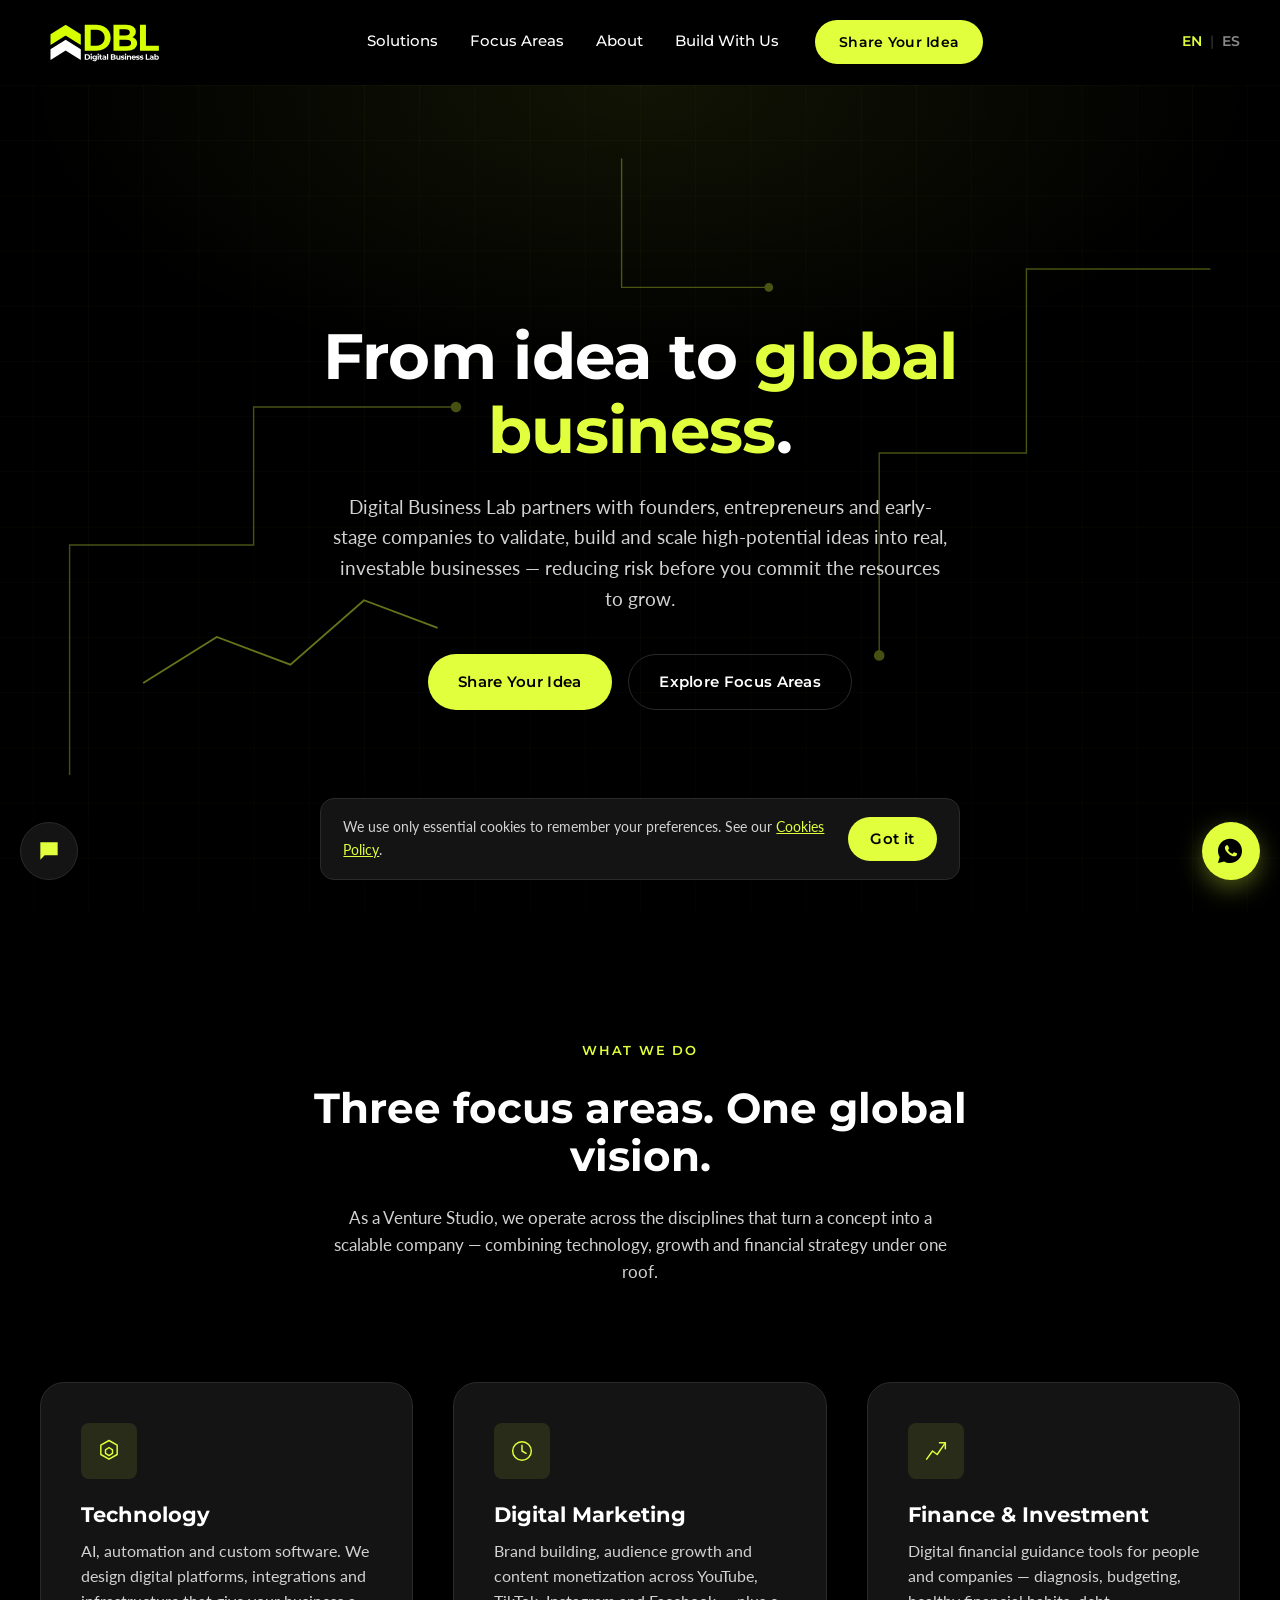
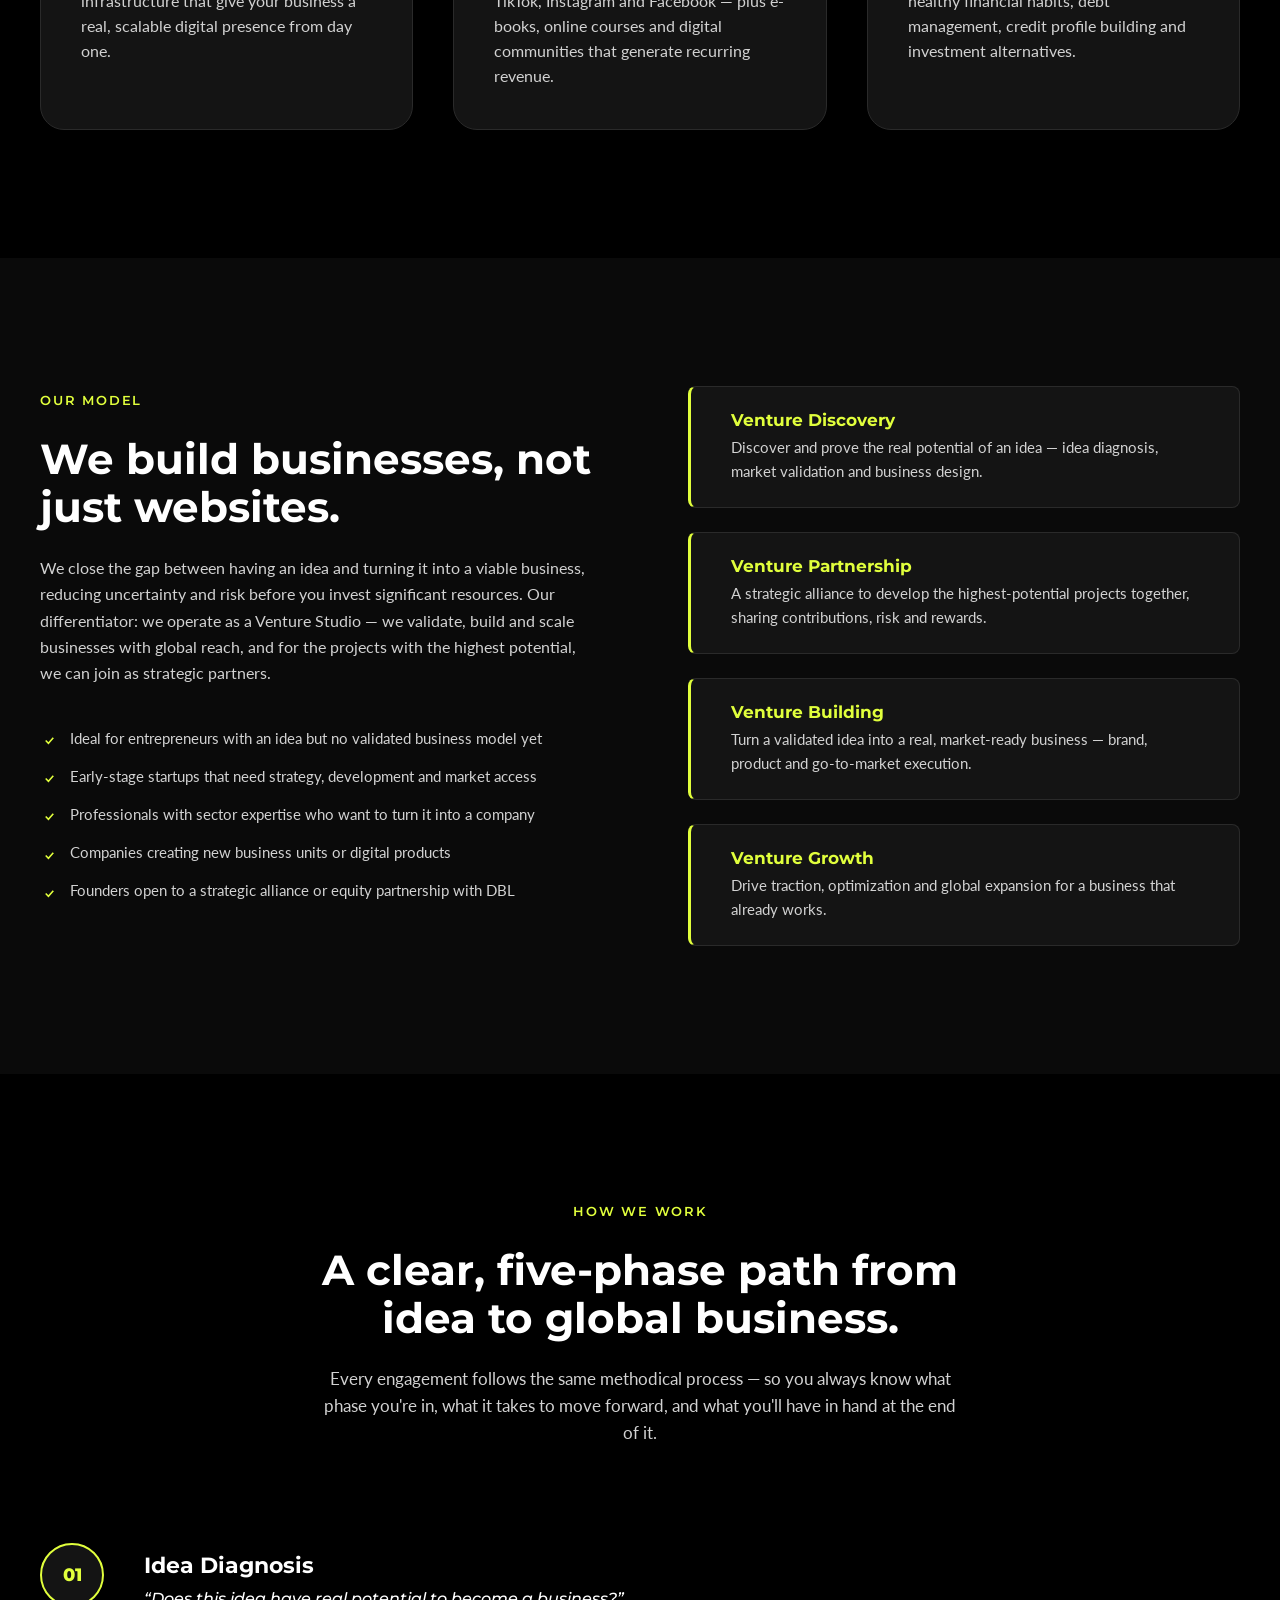
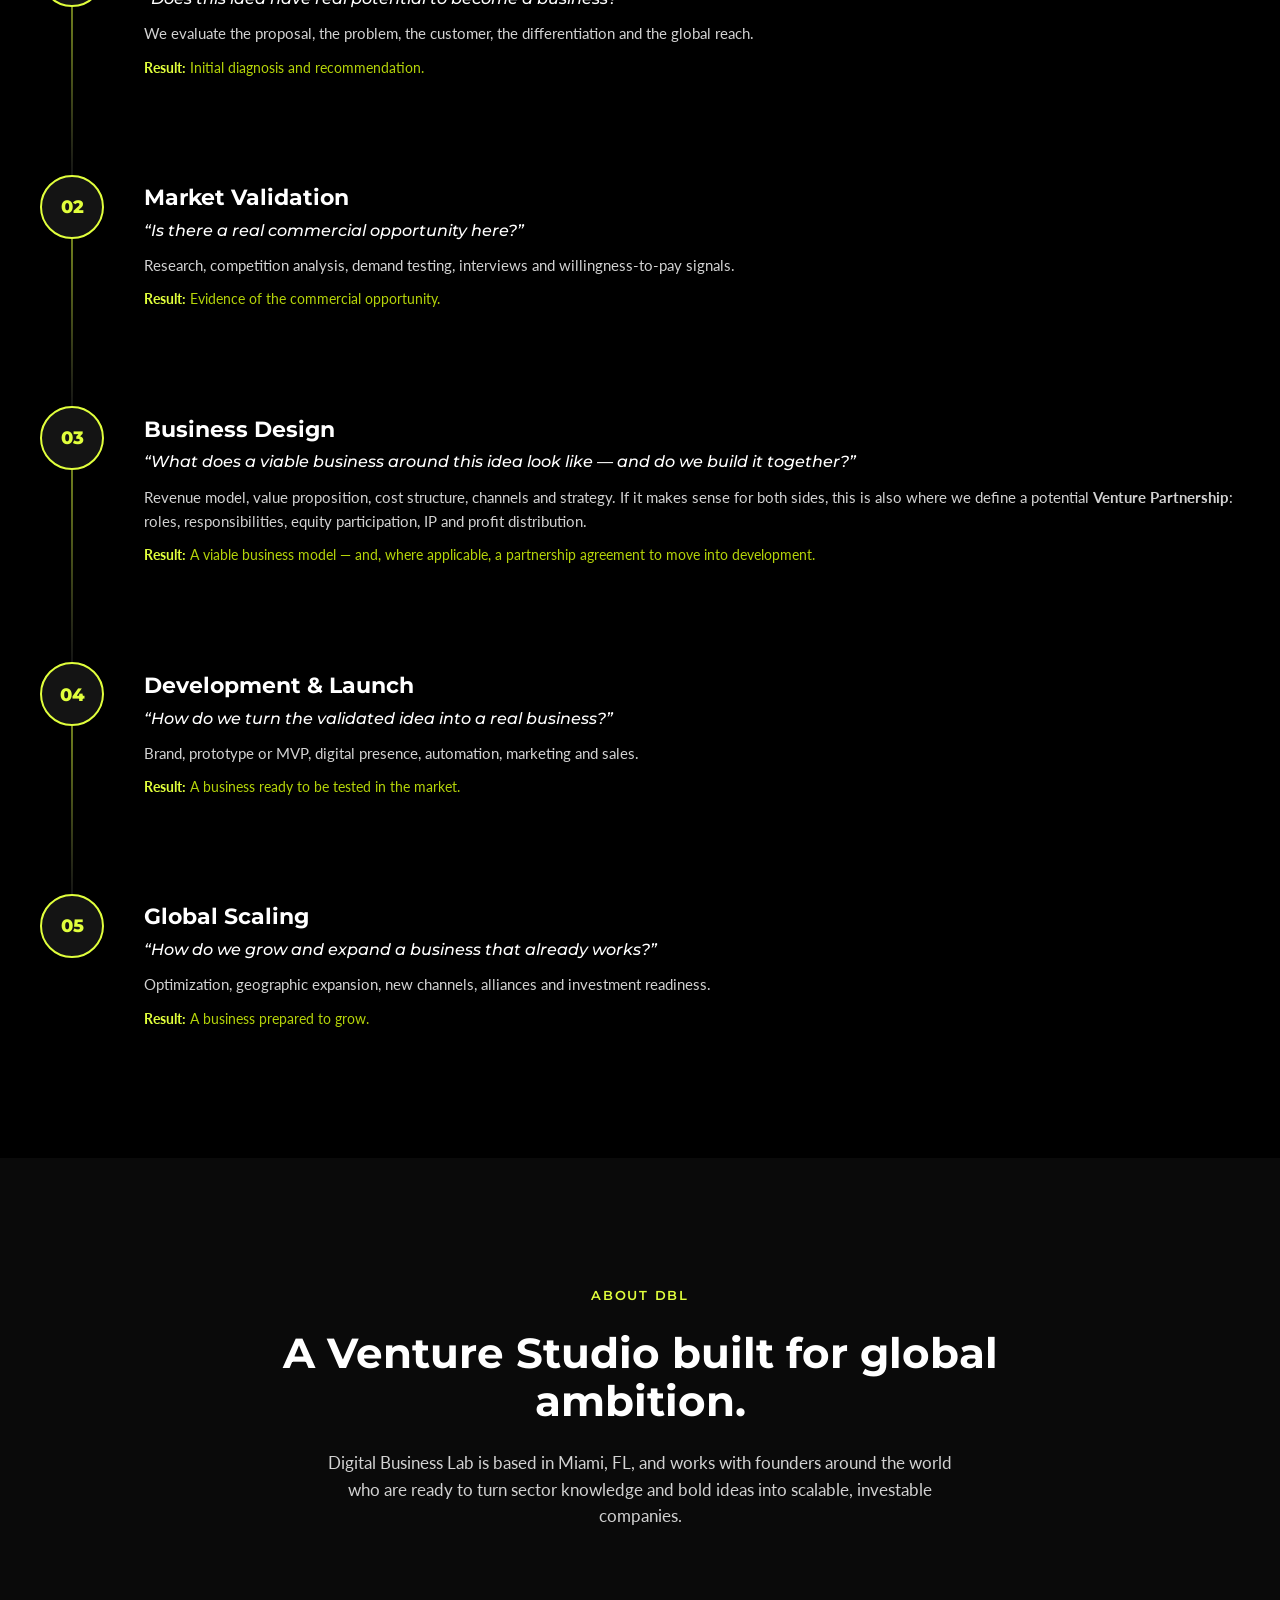
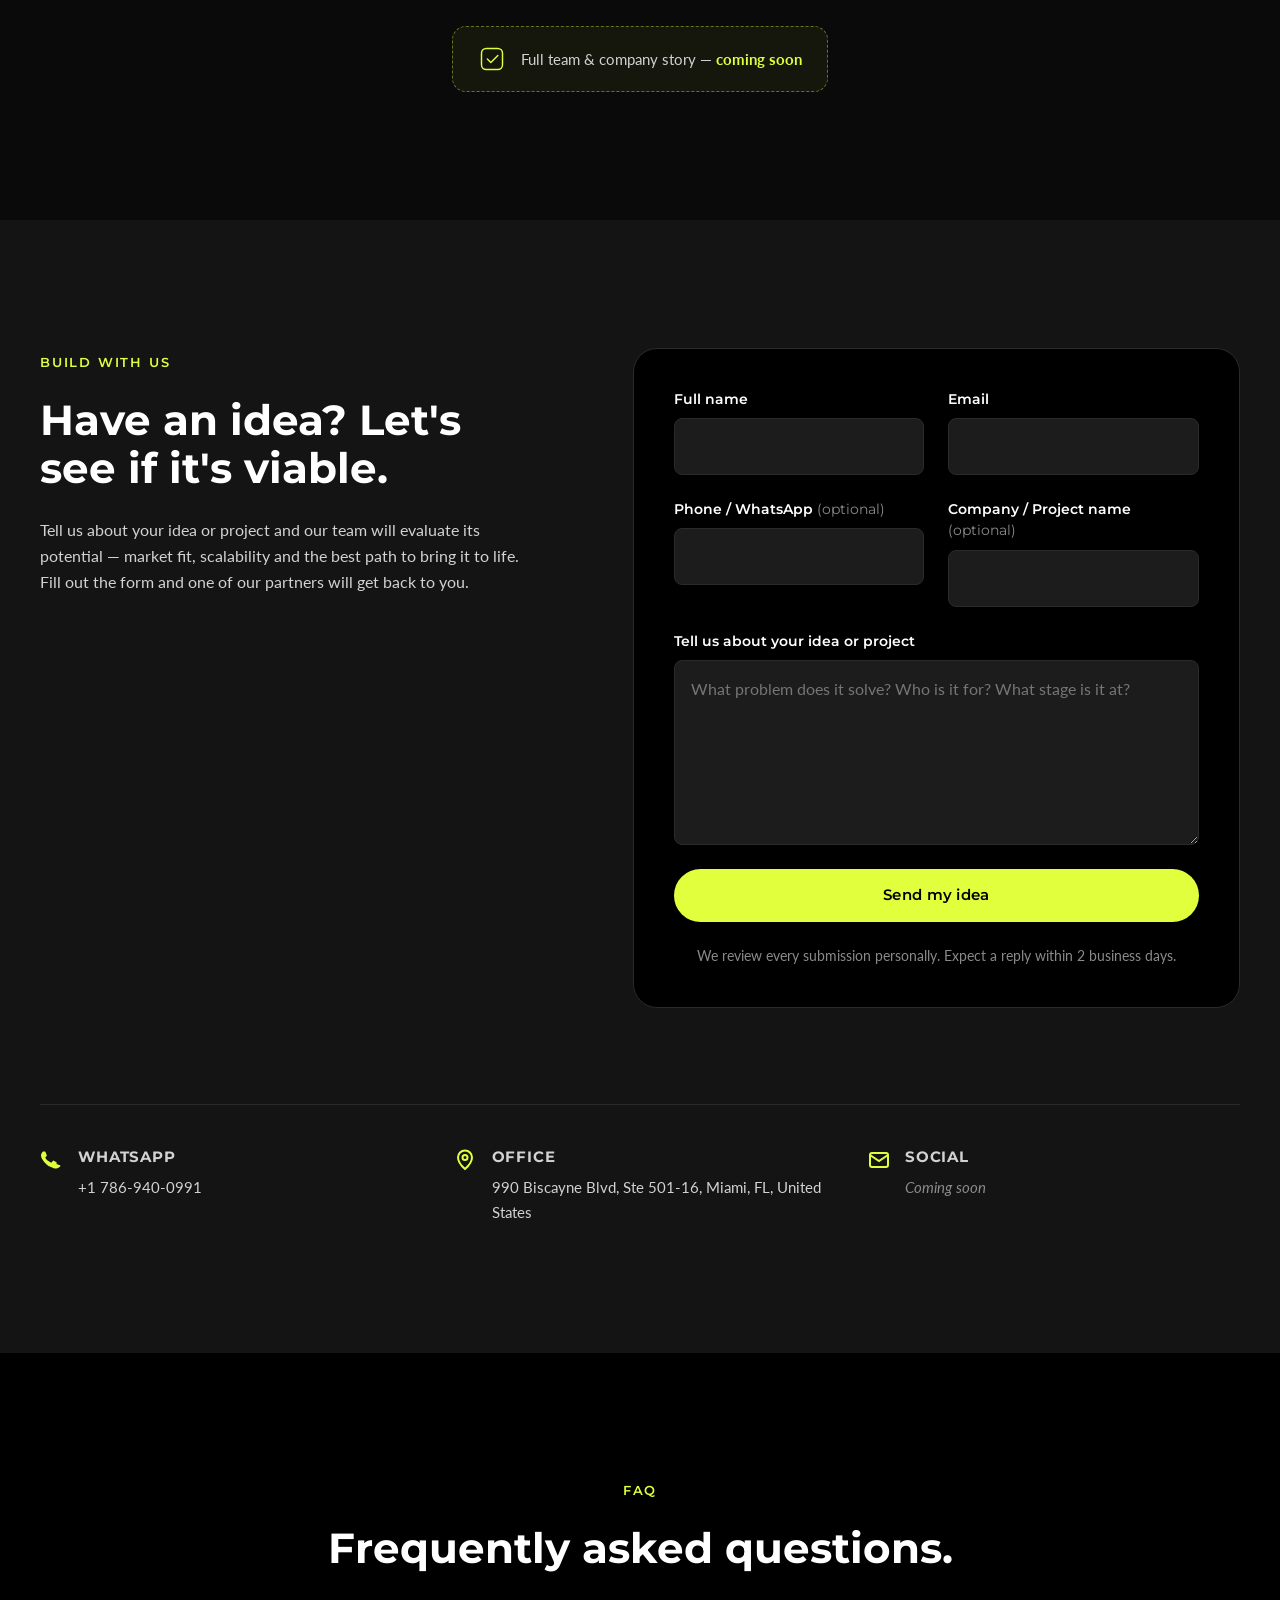
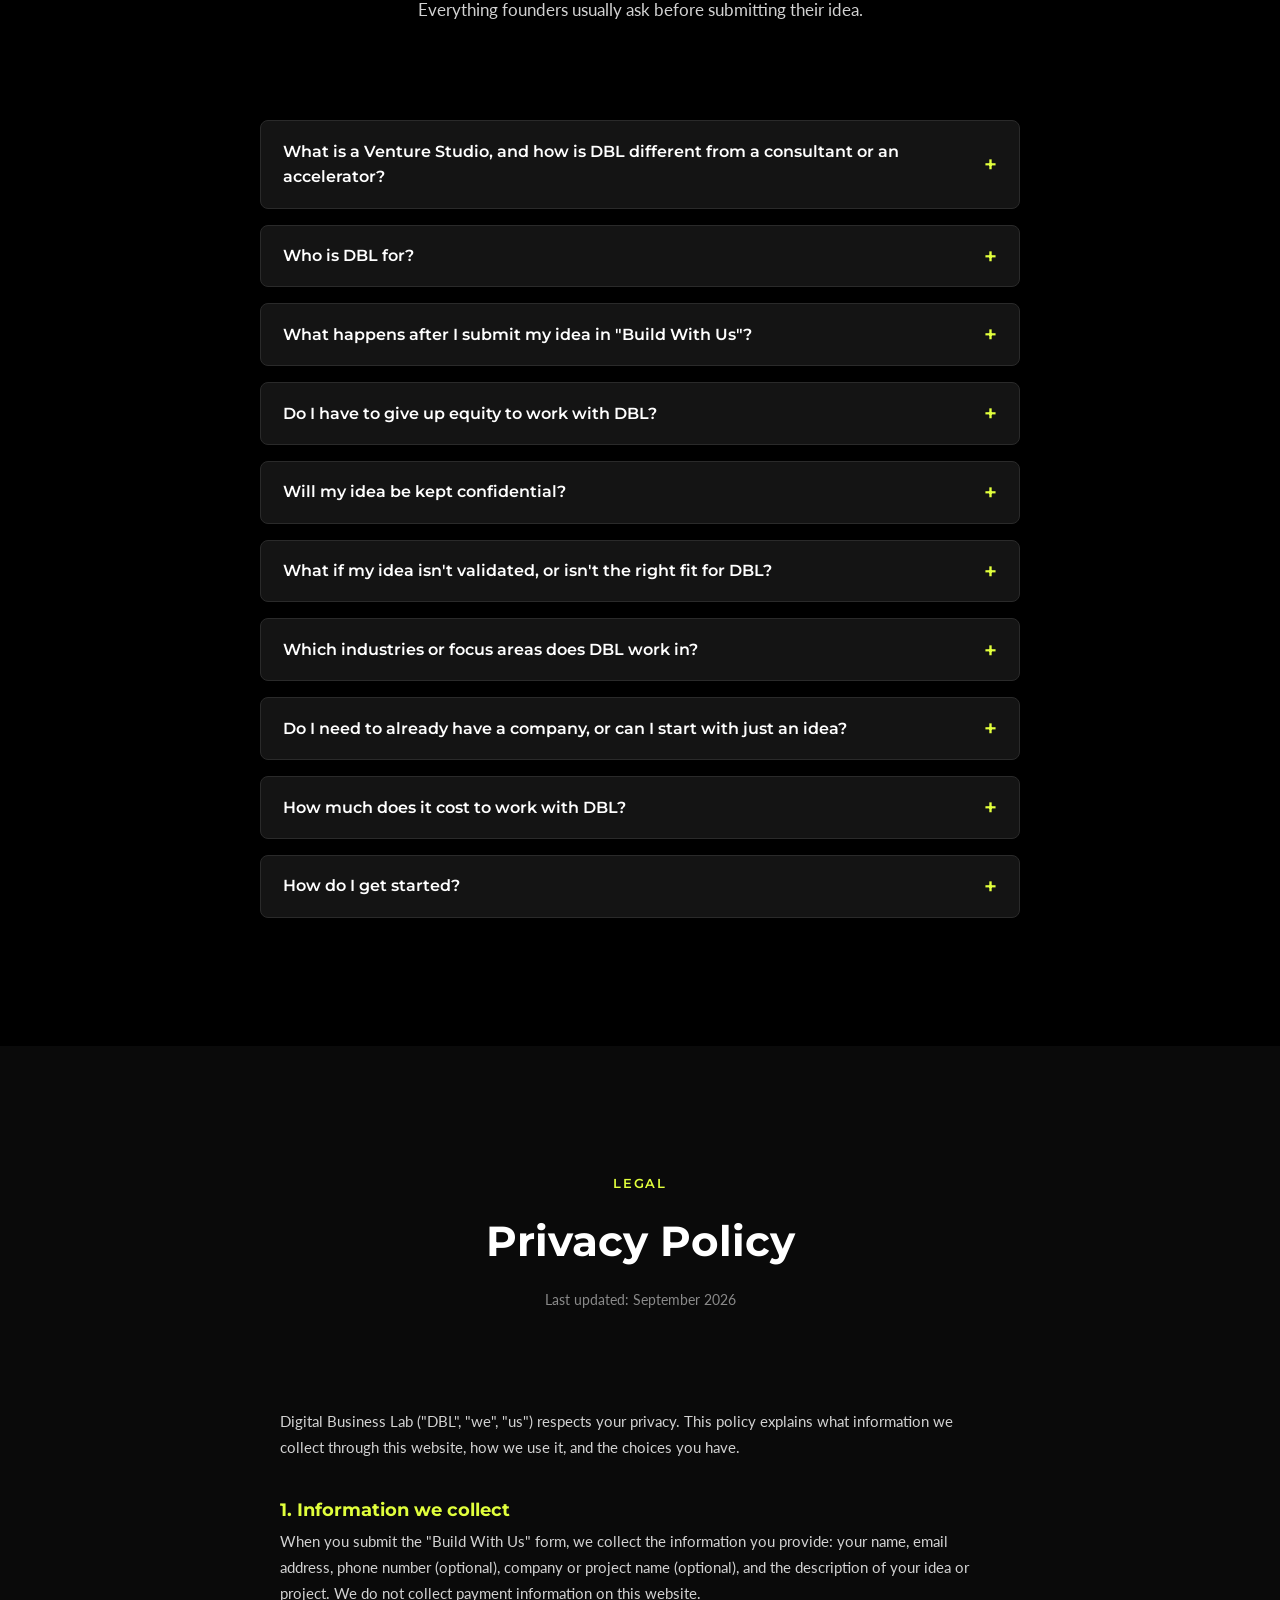
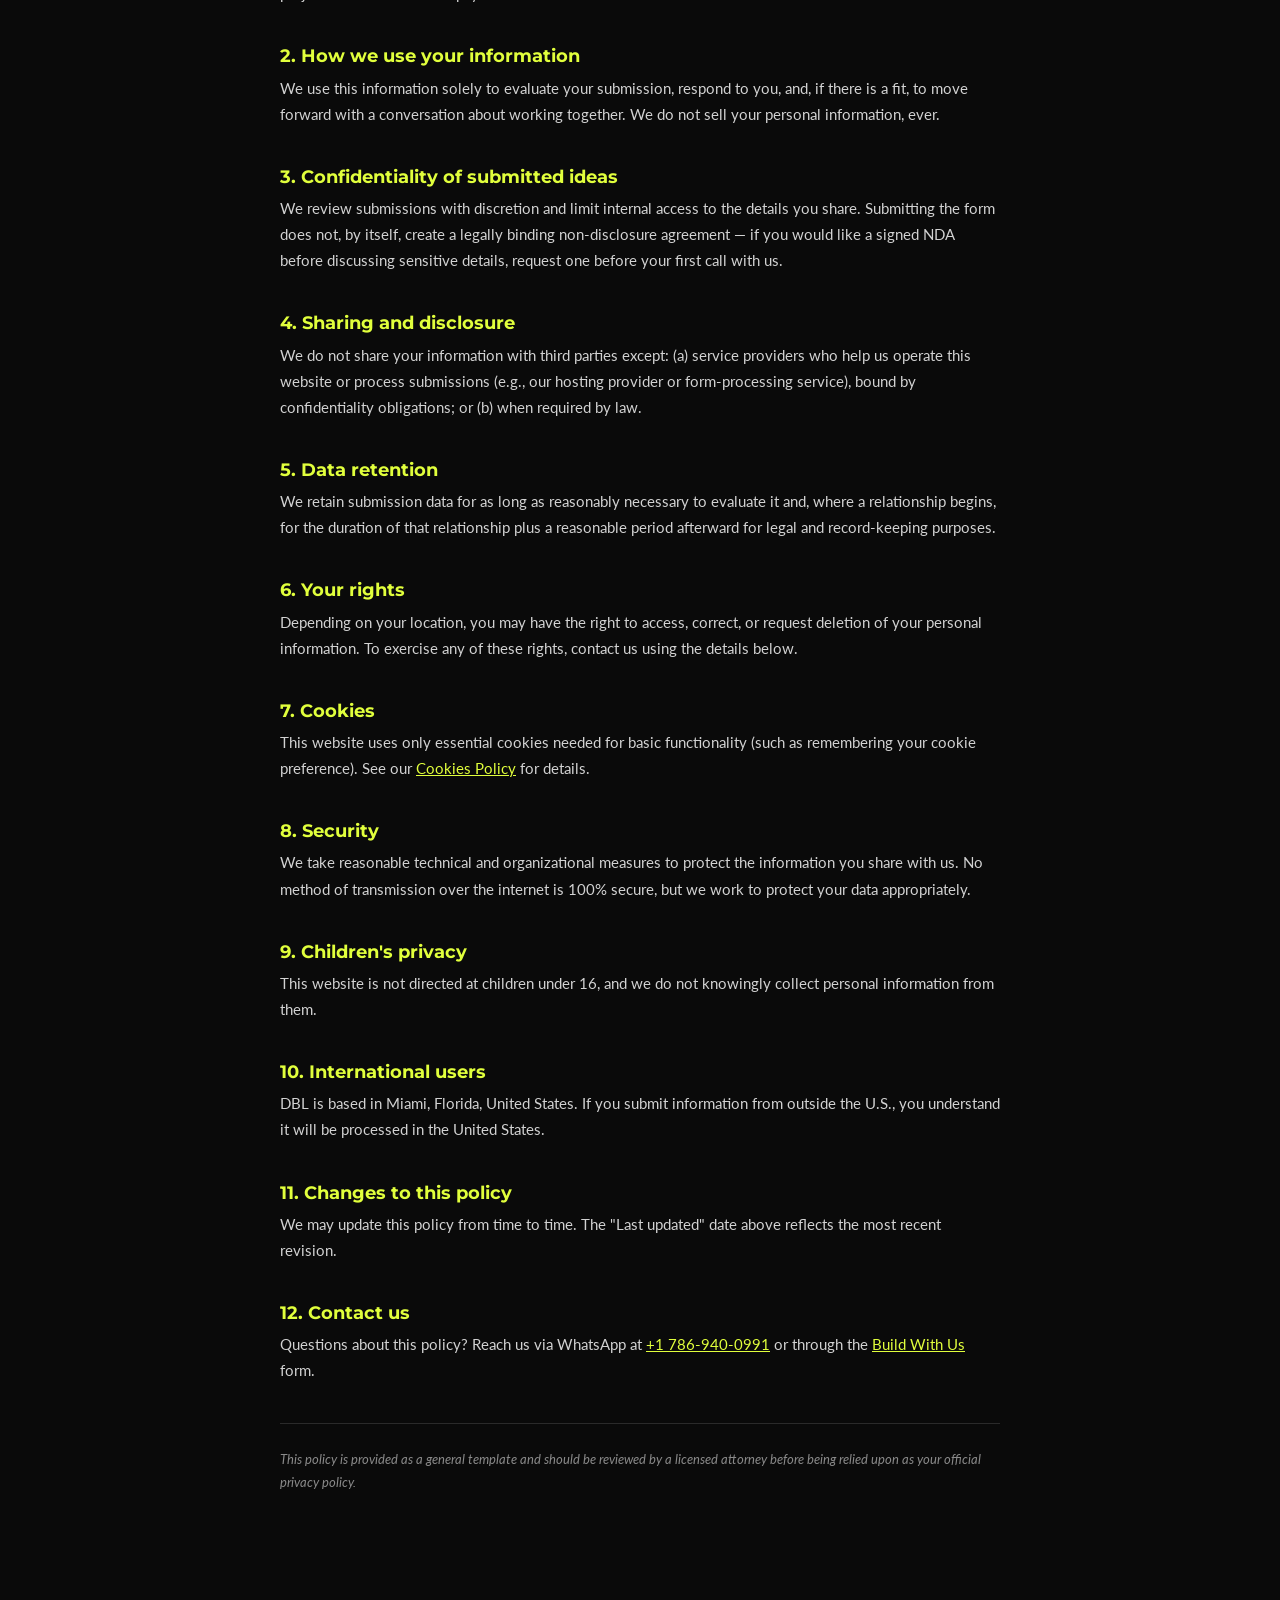
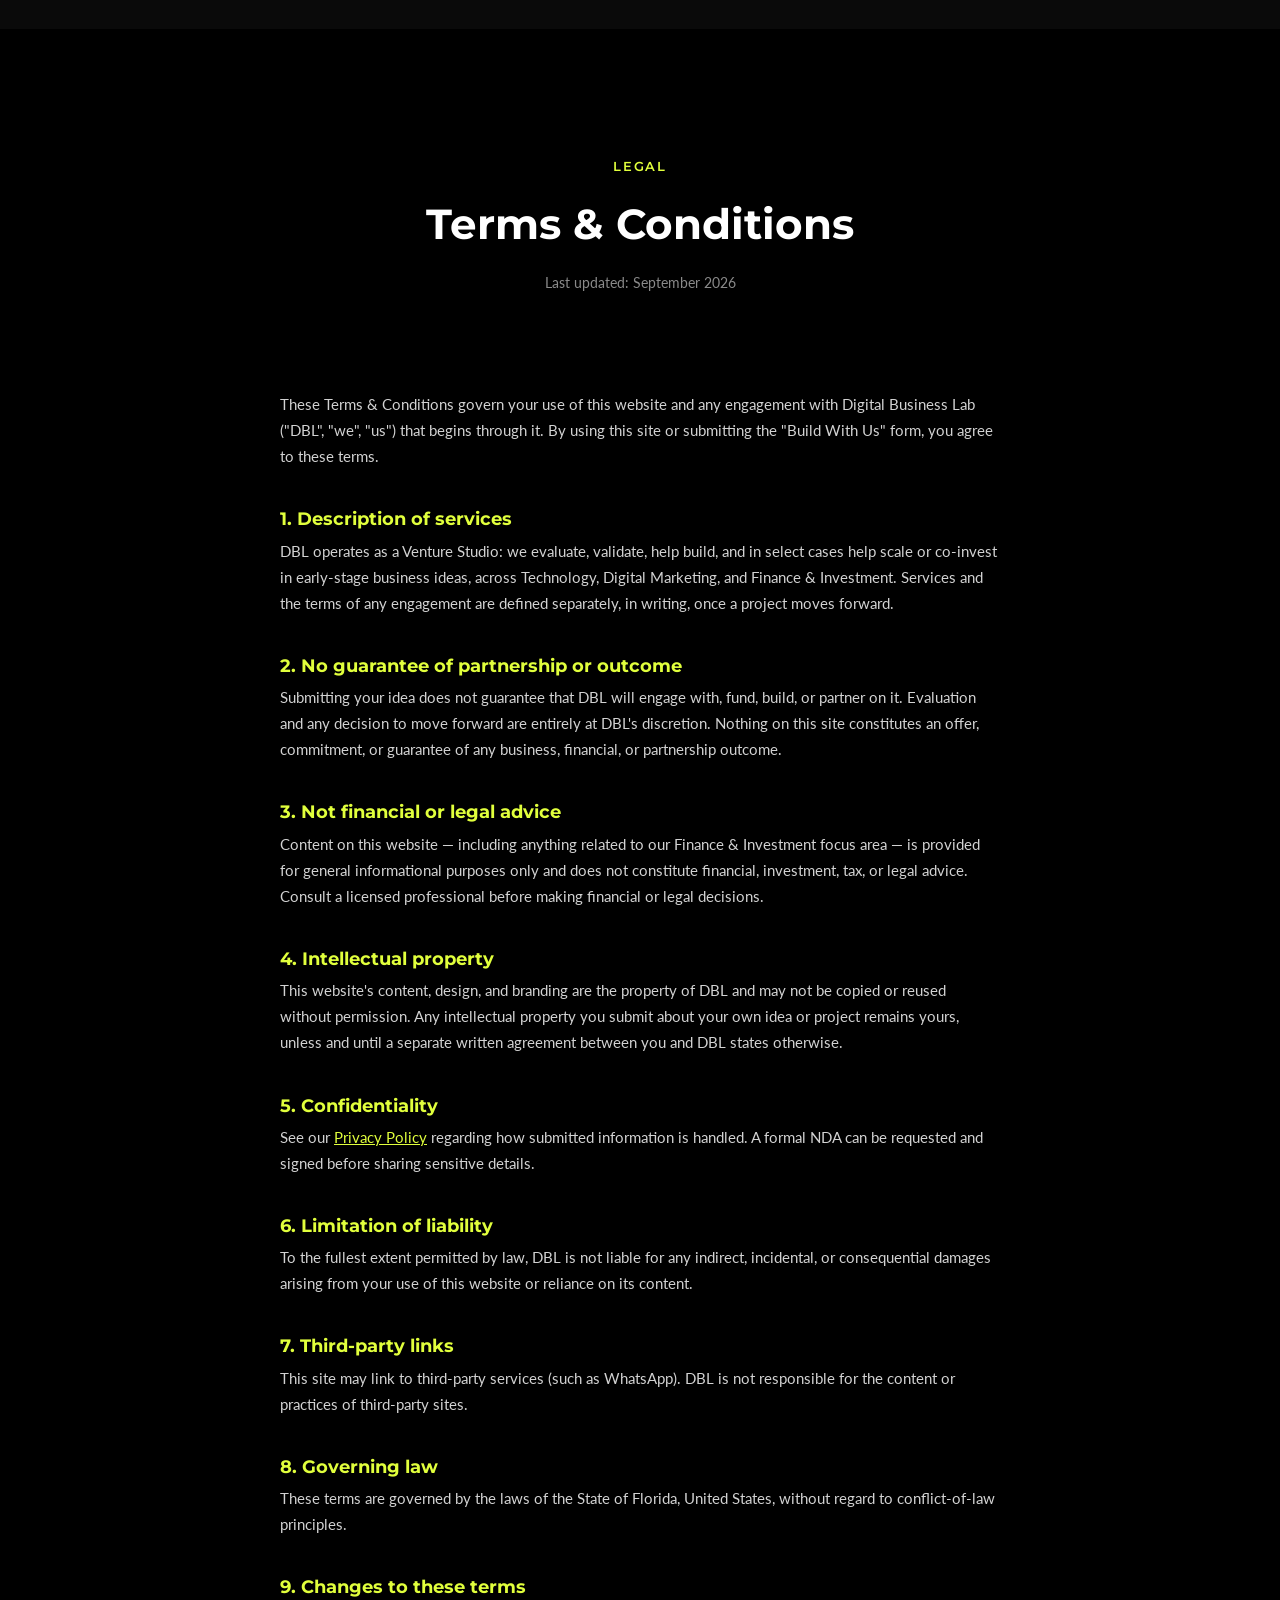
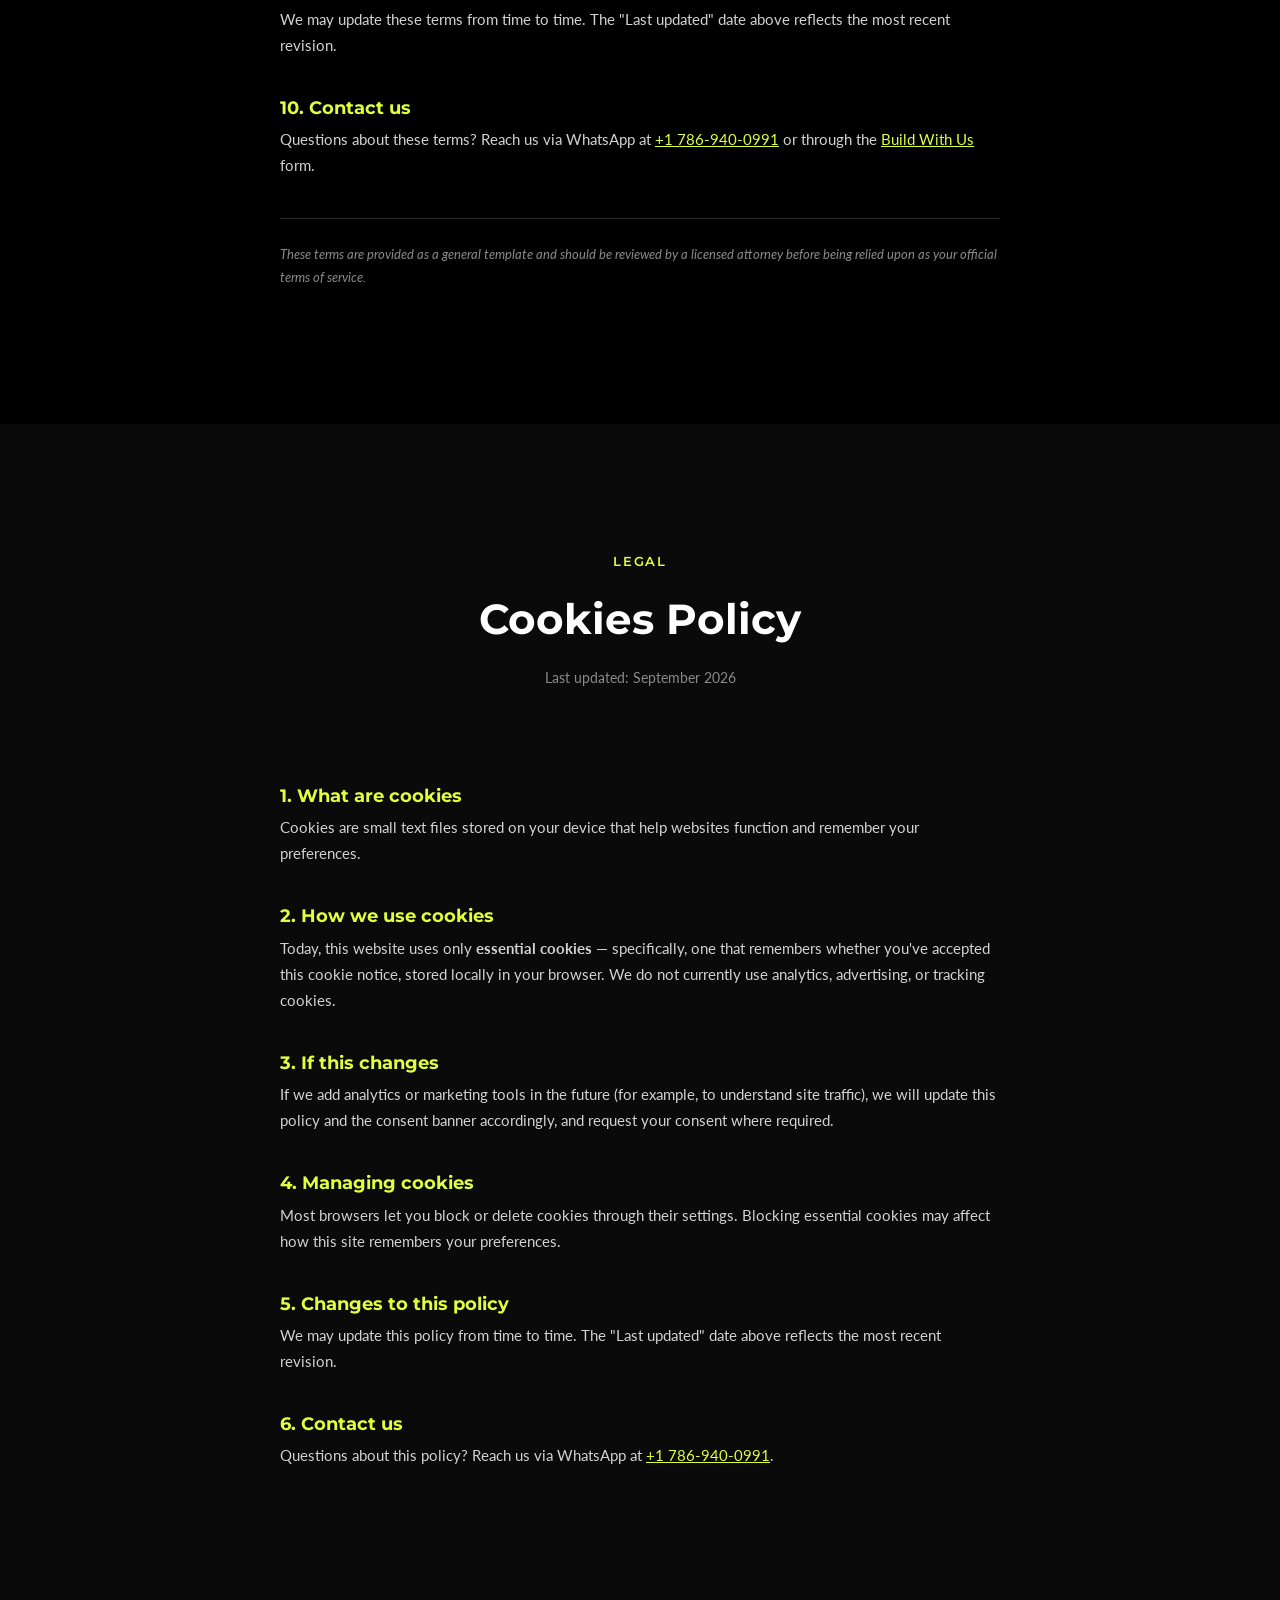
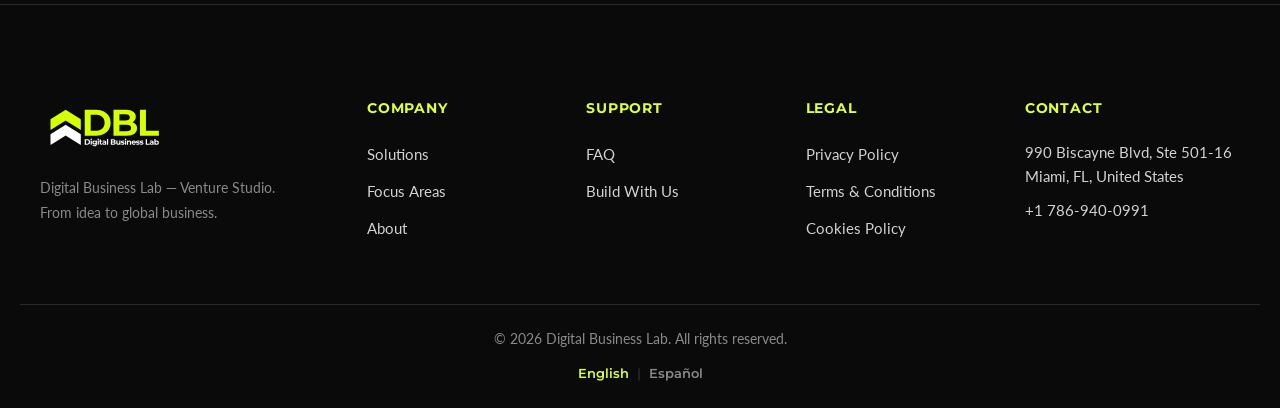
==== commit 9e26b476: "Remove "Venture Studio · Miami, FL" eyebrow from hero (EN/ES) Co-Authored-By: Claude Sonnet 5 <norep" ====
--- a/index.html
+++ b/index.html
@@ -7,6 +7,17 @@
   <meta name="description" content="Digital Business Lab (DBL) is a Venture Studio that validates, builds and scales ideas into global businesses across Technology, Digital Marketing, and Finance & Investment.">
   <meta name="theme-color" content="#000000">
 
+  <!-- SECURITY: the following headers are enforced server-side via vercel.json —
+       Content-Security-Policy, X-Frame-Options, Referrer-Policy, Permissions-Policy,
+       Strict-Transport-Security. The meta tags below are a client-side fallback only. -->
+  <meta http-equiv="X-Content-Type-Options" content="nosniff">
+  <meta name="referrer" content="strict-origin-when-cross-origin">
+
+  <!-- TODO once the final domain is registered: add rel="canonical" and
+       rel="alternate" hreflang="en" / "es" / "x-default" tags with the real
+       absolute URLs (hreflang requires absolute URLs, so these are omitted
+       for now rather than pointing at a placeholder domain). -->
+
   <link rel="icon" href="data:image/svg+xml,%3Csvg xmlns='http://www.w3.org/2000/svg' viewBox='0 0 100 100'%3E%3Cpath d='M50 15 L85 40 L70 40 L70 85 L30 85 L30 40 L15 40 Z' fill='%23E1FF3C'/%3E%3C/svg%3E">
 
   <link rel="preconnect" href="https://fonts.googleapis.com">
@@ -31,13 +42,19 @@
 
       <nav class="navbar__nav" id="primary-nav" aria-label="Primary">
         <ul class="navbar__links">
+          <li><a href="#solutions">Solutions</a></li>
           <li><a href="#focus-areas">Focus Areas</a></li>
-          <li><a href="#solutions">Solutions</a></li>
           <li><a href="#about">About</a></li>
           <li><a href="#build-with-us">Build With Us</a></li>
         </ul>
-        <a href="#build-with-us" class="btn btn--primary navbar__cta">Book a Call</a>
+        <a href="#build-with-us" class="btn btn--primary navbar__cta">Share Your Idea</a>
       </nav>
+
+      <div class="lang-switch" aria-label="Language">
+        <a href="/" class="lang-switch__link is-active">EN</a>
+        <span class="lang-switch__sep" aria-hidden="true">|</span>
+        <a href="/es/" class="lang-switch__link">ES</a>
+      </div>
 
       <button class="navbar__toggle" id="navToggle" aria-expanded="false" aria-controls="primary-nav" aria-label="Toggle navigation menu">
         <span></span><span></span><span></span>
@@ -72,7 +89,6 @@
       </div>
 
       <div class="container hero__content reveal">
-        <p class="eyebrow">Venture Studio · Miami, FL</p>
         <h1 class="hero__title">From idea to <span class="text-accent">global business</span>.</h1>
         <p class="hero__subtitle">
           Digital Business Lab partners with founders, entrepreneurs and early-stage companies to validate,
@@ -80,7 +96,7 @@
           commit the resources to grow.
         </p>
         <div class="hero__actions">
-          <a href="#build-with-us" class="btn btn--primary">Book a Call</a>
+          <a href="#build-with-us" class="btn btn--primary">Share Your Idea</a>
           <a href="#focus-areas" class="btn btn--outline">Explore Focus Areas</a>
         </div>
       </div>
@@ -273,7 +289,24 @@
             </p>
           </div>
 
-          <form class="build__form reveal" id="buildForm" action="#" method="post" novalidate>
+          <!--
+            SETUP (Formspree/EmailJS pending — see plan): to go live, either
+            1) Formspree: set action="https://formspree.io/f/YOUR_FORM_ID" and remove
+               the JS preventDefault-based simulation in script.js's buildForm handler, or
+            2) EmailJS: keep action="#", call emailjs.sendForm(serviceID, templateID, this)
+               inside the same submit handler.
+            Either way, the backend must apply rate-limiting (max 5 submissions/IP/hour)
+            and server-side validation — this frontend form alone is not sufficient.
+          -->
+          <form class="build__form reveal" id="buildForm" action="#" method="post" novalidate
+                data-success-text="Thank you — we&rsquo;ll be in touch soon">
+            <!-- Honeypot anti-bot field: hidden from real users via CSS, invisible to
+                 screen readers via aria-hidden + tabindex, but bots that auto-fill every
+                 field will trip it. script.js silently drops submissions where this is filled. -->
+            <div class="form-field form-field--honeypot" aria-hidden="true">
+              <label for="website">Website</label>
+              <input type="text" id="website" name="website" tabindex="-1" autocomplete="off">
+            </div>
             <div class="form-row">
               <div class="form-field">
                 <label for="name">Full name</label>
@@ -329,36 +362,178 @@
       </div>
     </section>
 
-    <!-- ============ FAQ / LEGAL PLACEHOLDER PAGES ============ -->
+    <!-- ============ FAQ ============ -->
     <section class="section" id="faq">
-      <div class="container coming-soon-block reveal">
-        <svg viewBox="0 0 48 48" fill="none" aria-hidden="true"><circle cx="24" cy="24" r="18" stroke="var(--color-accent)" stroke-width="2.5"/><path d="M19 18a5 5 0 1 1 7 4.5c-1.2.7-2 1.5-2 3" stroke="var(--color-accent)" stroke-width="2.5" stroke-linecap="round"/><circle cx="24" cy="32" r="1.6" fill="var(--color-accent)"/></svg>
-        <h2>FAQ — Frequently Asked Questions</h2>
-        <p>Coming soon</p>
-      </div>
-    </section>
-
+      <div class="container">
+        <p class="eyebrow eyebrow--center">FAQ</p>
+        <h2 class="section__title reveal">Frequently asked questions.</h2>
+        <p class="section__lead reveal">Everything founders usually ask before submitting their idea.</p>
+
+        <div class="faq-list reveal">
+          <details class="faq-item">
+            <summary>What is a Venture Studio, and how is DBL different from a consultant or an accelerator?</summary>
+            <p>A consultant advises; an accelerator mentors companies that already exist. A Venture Studio like DBL does both and more — we validate the idea, help design and build the business alongside you, and for the highest-potential projects, we can join as strategic or equity partners. We share in the execution, not just the advice.</p>
+          </details>
+          <details class="faq-item">
+            <summary>Who is DBL for?</summary>
+            <p>Entrepreneurs with an idea but no validated business model yet; early-stage startups that need strategy, development and market access; professionals with sector expertise who want to turn it into a company; companies creating new business units or digital products; and founders open to a strategic alliance or equity partnership with DBL.</p>
+          </details>
+          <details class="faq-item">
+            <summary>What happens after I submit my idea in "Build With Us"?</summary>
+            <p>Our team reviews every submission personally. If there's a potential fit, we'll reach out within 2 business days to schedule an initial conversation — the starting point of Phase 1, Idea Diagnosis.</p>
+          </details>
+          <details class="faq-item">
+            <summary>Do I have to give up equity to work with DBL?</summary>
+            <p>No. Equity partnership is only one possible path, reserved for select high-potential projects where both sides agree it makes sense — and it's always discussed and defined explicitly during the Business Design phase, never assumed. Many engagements move forward as straightforward paid consulting or development work instead.</p>
+          </details>
+          <details class="faq-item">
+            <summary>Will my idea be kept confidential?</summary>
+            <p>We treat every submission with discretion, and only a small internal team reviews it. That said, submitting the form does not by itself create a legally binding NDA — if you'd like a signed confidentiality agreement before sharing sensitive details, just ask us for one before your first call.</p>
+          </details>
+          <details class="faq-item">
+            <summary>What if my idea isn't validated, or isn't the right fit for DBL?</summary>
+            <p>We'll tell you directly and explain why — that's part of our process. A "no" from us at the Diagnosis or Validation phase is far cheaper than finding out after months of building on your own.</p>
+          </details>
+          <details class="faq-item">
+            <summary>Which industries or focus areas does DBL work in?</summary>
+            <p>We concentrate on three areas: Technology (AI, automation, custom software and digital platforms), Digital Marketing (brand building, content and audience monetization) and Finance &amp; Investment (digital financial guidance tools). Most projects combine more than one.</p>
+          </details>
+          <details class="faq-item">
+            <summary>Do I need to already have a company, or can I start with just an idea?</summary>
+            <p>Just an idea is enough to start. Idea Diagnosis, our first phase, exists specifically to evaluate raw ideas before any company structure is in place.</p>
+          </details>
+          <details class="faq-item">
+            <summary>How much does it cost to work with DBL?</summary>
+            <p>It depends on the phase and type of engagement — some phases are offered as fixed-scope paid work, others (for select projects) as an equity or revenue-share partnership. We'll walk you through the options that make sense for your project after the initial diagnosis.</p>
+          </details>
+          <details class="faq-item">
+            <summary>How do I get started?</summary>
+            <p>Fill out the form in the <a href="#build-with-us">Build With Us</a> section with a description of your idea or project. That's it — we take it from there.</p>
+          </details>
+        </div>
+      </div>
+    </section>
+
+    <!-- ============ LEGAL PAGES ============ -->
     <section class="section section--alt" id="privacy-policy">
-      <div class="container coming-soon-block reveal">
-        <svg viewBox="0 0 48 48" fill="none" aria-hidden="true"><path d="M24 6 L38 14 V26 C38 34 32 40 24 42 C16 40 10 34 10 26 V14 Z" stroke="var(--color-accent)" stroke-width="2.5" stroke-linejoin="round"/></svg>
-        <h2>Privacy Policy</h2>
-        <p>Coming soon</p>
+      <div class="container legal">
+        <p class="eyebrow eyebrow--center">Legal</p>
+        <h2 class="section__title reveal">Privacy Policy</h2>
+        <p class="legal__updated">Last updated: September 2026</p>
+
+        <div class="legal__body reveal">
+          <p>Digital Business Lab ("DBL", "we", "us") respects your privacy. This policy explains what information we collect through this website, how we use it, and the choices you have.</p>
+
+          <h3>1. Information we collect</h3>
+          <p>When you submit the "Build With Us" form, we collect the information you provide: your name, email address, phone number (optional), company or project name (optional), and the description of your idea or project. We do not collect payment information on this website.</p>
+
+          <h3>2. How we use your information</h3>
+          <p>We use this information solely to evaluate your submission, respond to you, and, if there is a fit, to move forward with a conversation about working together. We do not sell your personal information, ever.</p>
+
+          <h3>3. Confidentiality of submitted ideas</h3>
+          <p>We review submissions with discretion and limit internal access to the details you share. Submitting the form does not, by itself, create a legally binding non-disclosure agreement — if you would like a signed NDA before discussing sensitive details, request one before your first call with us.</p>
+
+          <h3>4. Sharing and disclosure</h3>
+          <p>We do not share your information with third parties except: (a) service providers who help us operate this website or process submissions (e.g., our hosting provider or form-processing service), bound by confidentiality obligations; or (b) when required by law.</p>
+
+          <h3>5. Data retention</h3>
+          <p>We retain submission data for as long as reasonably necessary to evaluate it and, where a relationship begins, for the duration of that relationship plus a reasonable period afterward for legal and record-keeping purposes.</p>
+
+          <h3>6. Your rights</h3>
+          <p>Depending on your location, you may have the right to access, correct, or request deletion of your personal information. To exercise any of these rights, contact us using the details below.</p>
+
+          <h3>7. Cookies</h3>
+          <p>This website uses only essential cookies needed for basic functionality (such as remembering your cookie preference). See our <a href="#cookies-policy">Cookies Policy</a> for details.</p>
+
+          <h3>8. Security</h3>
+          <p>We take reasonable technical and organizational measures to protect the information you share with us. No method of transmission over the internet is 100% secure, but we work to protect your data appropriately.</p>
+
+          <h3>9. Children's privacy</h3>
+          <p>This website is not directed at children under 16, and we do not knowingly collect personal information from them.</p>
+
+          <h3>10. International users</h3>
+          <p>DBL is based in Miami, Florida, United States. If you submit information from outside the U.S., you understand it will be processed in the United States.</p>
+
+          <h3>11. Changes to this policy</h3>
+          <p>We may update this policy from time to time. The "Last updated" date above reflects the most recent revision.</p>
+
+          <h3>12. Contact us</h3>
+          <p>Questions about this policy? Reach us via WhatsApp at <a href="https://wa.me/17869400991" target="_blank" rel="noopener">+1 786-940-0991</a> or through the <a href="#build-with-us">Build With Us</a> form.</p>
+
+          <p class="legal__disclaimer">This policy is provided as a general template and should be reviewed by a licensed attorney before being relied upon as your official privacy policy.</p>
+        </div>
       </div>
     </section>
 
     <section class="section" id="terms-and-conditions">
-      <div class="container coming-soon-block reveal">
-        <svg viewBox="0 0 48 48" fill="none" aria-hidden="true"><rect x="10" y="6" width="28" height="36" rx="3" stroke="var(--color-accent)" stroke-width="2.5"/><path d="M16 16h16M16 24h16M16 32h10" stroke="var(--color-accent)" stroke-width="2.5" stroke-linecap="round"/></svg>
-        <h2>Terms &amp; Conditions</h2>
-        <p>Coming soon</p>
+      <div class="container legal">
+        <p class="eyebrow eyebrow--center">Legal</p>
+        <h2 class="section__title reveal">Terms &amp; Conditions</h2>
+        <p class="legal__updated">Last updated: September 2026</p>
+
+        <div class="legal__body reveal">
+          <p>These Terms &amp; Conditions govern your use of this website and any engagement with Digital Business Lab ("DBL", "we", "us") that begins through it. By using this site or submitting the "Build With Us" form, you agree to these terms.</p>
+
+          <h3>1. Description of services</h3>
+          <p>DBL operates as a Venture Studio: we evaluate, validate, help build, and in select cases help scale or co-invest in early-stage business ideas, across Technology, Digital Marketing, and Finance &amp; Investment. Services and the terms of any engagement are defined separately, in writing, once a project moves forward.</p>
+
+          <h3>2. No guarantee of partnership or outcome</h3>
+          <p>Submitting your idea does not guarantee that DBL will engage with, fund, build, or partner on it. Evaluation and any decision to move forward are entirely at DBL's discretion. Nothing on this site constitutes an offer, commitment, or guarantee of any business, financial, or partnership outcome.</p>
+
+          <h3>3. Not financial or legal advice</h3>
+          <p>Content on this website — including anything related to our Finance &amp; Investment focus area — is provided for general informational purposes only and does not constitute financial, investment, tax, or legal advice. Consult a licensed professional before making financial or legal decisions.</p>
+
+          <h3>4. Intellectual property</h3>
+          <p>This website's content, design, and branding are the property of DBL and may not be copied or reused without permission. Any intellectual property you submit about your own idea or project remains yours, unless and until a separate written agreement between you and DBL states otherwise.</p>
+
+          <h3>5. Confidentiality</h3>
+          <p>See our <a href="#privacy-policy">Privacy Policy</a> regarding how submitted information is handled. A formal NDA can be requested and signed before sharing sensitive details.</p>
+
+          <h3>6. Limitation of liability</h3>
+          <p>To the fullest extent permitted by law, DBL is not liable for any indirect, incidental, or consequential damages arising from your use of this website or reliance on its content.</p>
+
+          <h3>7. Third-party links</h3>
+          <p>This site may link to third-party services (such as WhatsApp). DBL is not responsible for the content or practices of third-party sites.</p>
+
+          <h3>8. Governing law</h3>
+          <p>These terms are governed by the laws of the State of Florida, United States, without regard to conflict-of-law principles.</p>
+
+          <h3>9. Changes to these terms</h3>
+          <p>We may update these terms from time to time. The "Last updated" date above reflects the most recent revision.</p>
+
+          <h3>10. Contact us</h3>
+          <p>Questions about these terms? Reach us via WhatsApp at <a href="https://wa.me/17869400991" target="_blank" rel="noopener">+1 786-940-0991</a> or through the <a href="#build-with-us">Build With Us</a> form.</p>
+
+          <p class="legal__disclaimer">These terms are provided as a general template and should be reviewed by a licensed attorney before being relied upon as your official terms of service.</p>
+        </div>
       </div>
     </section>
 
     <section class="section section--alt" id="cookies-policy">
-      <div class="container coming-soon-block reveal">
-        <svg viewBox="0 0 48 48" fill="none" aria-hidden="true"><circle cx="24" cy="24" r="17" stroke="var(--color-accent)" stroke-width="2.5"/><circle cx="18" cy="18" r="2" fill="var(--color-accent)"/><circle cx="28" cy="16" r="2" fill="var(--color-accent)"/><circle cx="31" cy="27" r="2" fill="var(--color-accent)"/><circle cx="19" cy="30" r="2" fill="var(--color-accent)"/></svg>
-        <h2>Cookies Policy</h2>
-        <p>Coming soon</p>
+      <div class="container legal">
+        <p class="eyebrow eyebrow--center">Legal</p>
+        <h2 class="section__title reveal">Cookies Policy</h2>
+        <p class="legal__updated">Last updated: September 2026</p>
+
+        <div class="legal__body reveal">
+          <h3>1. What are cookies</h3>
+          <p>Cookies are small text files stored on your device that help websites function and remember your preferences.</p>
+
+          <h3>2. How we use cookies</h3>
+          <p>Today, this website uses only <strong>essential cookies</strong> — specifically, one that remembers whether you've accepted this cookie notice, stored locally in your browser. We do not currently use analytics, advertising, or tracking cookies.</p>
+
+          <h3>3. If this changes</h3>
+          <p>If we add analytics or marketing tools in the future (for example, to understand site traffic), we will update this policy and the consent banner accordingly, and request your consent where required.</p>
+
+          <h3>4. Managing cookies</h3>
+          <p>Most browsers let you block or delete cookies through their settings. Blocking essential cookies may affect how this site remembers your preferences.</p>
+
+          <h3>5. Changes to this policy</h3>
+          <p>We may update this policy from time to time. The "Last updated" date above reflects the most recent revision.</p>
+
+          <h3>6. Contact us</h3>
+          <p>Questions about this policy? Reach us via WhatsApp at <a href="https://wa.me/17869400991" target="_blank" rel="noopener">+1 786-940-0991</a>.</p>
+        </div>
       </div>
     </section>
 
@@ -377,8 +552,8 @@
       <div class="footer__col">
         <h4>Company</h4>
         <ul>
+          <li><a href="#solutions">Solutions</a></li>
           <li><a href="#focus-areas">Focus Areas</a></li>
-          <li><a href="#solutions">Solutions</a></li>
           <li><a href="#about">About</a></li>
         </ul>
       </div>
@@ -411,6 +586,11 @@
 
     <div class="container footer__bottom">
       <p>&copy; <span id="year"></span> Digital Business Lab. All rights reserved.</p>
+      <div class="lang-switch lang-switch--footer" aria-label="Language">
+        <a href="/" class="lang-switch__link is-active">English</a>
+        <span class="lang-switch__sep" aria-hidden="true">|</span>
+        <a href="/es/" class="lang-switch__link">Español</a>
+      </div>
     </div>
   </footer>
 
@@ -422,6 +602,47 @@
     </svg>
   </a>
 
+  <!-- ============ CHAT PLACEHOLDER ============ -->
+  <!-- No live-chat provider connected yet. Once the client sets up a widget
+       (e.g. Tawk.to, Crisp), replace this button+popover with the provider's
+       embed script and remove the #chatPopover markup and its JS handlers. -->
+  <div class="chat-widget">
+    <div class="chat-popover" id="chatPopover" role="status" hidden>
+      <p><strong>Chat</strong> — Coming soon.</p>
+      <p>In the meantime, reach us on WhatsApp using the button below.</p>
+    </div>
+    <button type="button" class="chat-toggle" id="chatToggle" aria-expanded="false" aria-controls="chatPopover" aria-label="Chat with us">
+      <svg viewBox="0 0 24 24" fill="none" aria-hidden="true">
+        <path d="M4 4h16v12H8l-4 4V4z" fill="var(--color-accent)"/>
+      </svg>
+    </button>
+  </div>
+
+  <!-- ============ COOKIE CONSENT BANNER ============ -->
+  <div class="cookie-banner" id="cookieBanner" role="dialog" aria-live="polite" aria-label="Cookie notice" hidden>
+    <p>We use only essential cookies to remember your preferences. See our <a href="#cookies-policy">Cookies Policy</a>.</p>
+    <button type="button" class="btn btn--primary" id="cookieAccept">Got it</button>
+  </div>
+
   <script src="script.js"></script>
+
+  <!--
+  +------------------------------------------+
+  |  CHECKLIST DE SEGURIDAD PARA EL HOSTING   |
+  +------------------------------------------+
+  [ ] Activar HTTPS con certificado SSL (Let's Encrypt / automático en Vercel)
+  [ ] Redirigir todo HTTP → HTTPS (301) (automático en Vercel)
+  [ ] Activar HSTS: Strict-Transport-Security: max-age=31536000 (ver vercel.json)
+  [ ] Confirmar que los headers de vercel.json se están aplicando (CSP, X-Frame-Options,
+      X-Content-Type-Options, Referrer-Policy, Permissions-Policy)
+  [ ] Desactivar listado de directorios
+  [ ] Habilitar firewall de aplicaciones web (recomendado: Cloudflare free, si se usa
+      un dominio propio en frente de Vercel)
+  [ ] Configurar backups automáticos (Vercel + GitHub ya versionan el código)
+  [ ] Conectar el formulario "Build With Us" a Formspree/EmailJS con rate-limiting
+      y validación server-side antes de recibir tráfico real
+  [ ] Revisar el contenido de Privacy Policy / Terms & Conditions con un abogado
+      antes de publicar el sitio en producción
+  -->
 </body>
 </html>
--- a/styles.css
+++ b/styles.css
@@ -49,7 +49,7 @@
    ========================================================= */
 *, *::before, *::after { box-sizing: border-box; margin: 0; padding: 0; }
 
-html { scroll-behavior: smooth; }
+html { scroll-behavior: smooth; scroll-padding-top: 84px; }
 
 @media (prefers-reduced-motion: reduce) {
   html { scroll-behavior: auto; }
@@ -192,12 +192,12 @@
   display: flex;
   align-items: center;
   justify-content: space-between;
-  min-height: 76px;
+  min-height: 84px;
   gap: 1.5rem;
 }
 
 .navbar__logo { display: flex; align-items: center; }
-.navbar__logo-svg { height: 42px; width: auto; }
+.navbar__logo-svg { height: 52px; width: auto; }
 
 /* DBL original imagotipo colors (from brand SVG) */
 .cls-1 { fill: #D6FF00; }
@@ -540,6 +540,93 @@
 .coming-soon-block p { color: var(--color-accent); font-weight: 600; font-family: var(--font-heading); }
 
 /* =========================================================
+   FAQ
+   ========================================================= */
+.faq-list {
+  max-width: 760px;
+  margin-inline: auto;
+  display: flex;
+  flex-direction: column;
+  gap: var(--space-sm);
+}
+
+.faq-item {
+  background: var(--color-surface);
+  border: 1px solid var(--color-border);
+  border-radius: var(--radius-sm);
+  padding: 1.1rem 1.4rem;
+}
+
+.faq-item summary {
+  cursor: pointer;
+  font-family: var(--font-heading);
+  font-weight: 600;
+  font-size: 1rem;
+  color: var(--color-white);
+  list-style: none;
+  display: flex;
+  align-items: center;
+  justify-content: space-between;
+  gap: 1rem;
+}
+.faq-item summary::-webkit-details-marker { display: none; }
+.faq-item summary::after {
+  content: '+';
+  flex-shrink: 0;
+  color: var(--color-accent);
+  font-size: 1.4rem;
+  line-height: 1;
+  transition: transform var(--transition);
+}
+.faq-item[open] summary::after { transform: rotate(45deg); }
+.faq-item[open] summary { margin-bottom: 0.75rem; }
+
+.faq-item p {
+  color: var(--color-text-muted);
+  font-size: 0.95rem;
+  line-height: 1.65;
+}
+.faq-item a { color: var(--color-accent); text-decoration: underline; }
+
+/* =========================================================
+   LEGAL PAGES
+   ========================================================= */
+.legal { max-width: 760px; margin-inline: auto; }
+
+.legal__updated {
+  text-align: center;
+  color: var(--color-text-faint);
+  font-size: 0.85rem;
+  margin-bottom: var(--space-2xl);
+}
+
+.legal__body h3 {
+  font-size: 1.1rem;
+  color: var(--color-accent);
+  margin-top: var(--space-lg);
+  margin-bottom: 0.5rem;
+}
+.legal__body h3:first-child { margin-top: 0; }
+
+.legal__body p {
+  color: var(--color-text-muted);
+  font-size: 0.96rem;
+  line-height: 1.7;
+  margin-bottom: 0.5rem;
+}
+
+.legal__body a { color: var(--color-accent); text-decoration: underline; }
+
+.legal__disclaimer {
+  margin-top: var(--space-lg);
+  padding-top: var(--space-md);
+  border-top: 1px solid var(--color-border);
+  font-size: 0.82rem !important;
+  font-style: italic;
+  color: var(--color-text-faint) !important;
+}
+
+/* =========================================================
    BUILD WITH US
    ========================================================= */
 .build {
@@ -584,6 +671,16 @@
   color: var(--color-white);
 }
 .form-field .optional { color: var(--color-text-faint); font-weight: 400; }
+
+/* Honeypot: visually hidden but present in the DOM/tab order avoided via tabindex="-1" */
+.form-field--honeypot {
+  position: absolute;
+  width: 1px;
+  height: 1px;
+  overflow: hidden;
+  clip: rect(0 0 0 0);
+  white-space: nowrap;
+}
 
 .form-note { color: var(--color-text-faint); font-size: 0.85rem; text-align: center; }
 
@@ -672,6 +769,102 @@
 .whatsapp-float:hover { transform: scale(1.08); box-shadow: 0 10px 30px rgba(225,255,60,0.5); }
 
 /* =========================================================
+   LANGUAGE SWITCH
+   ========================================================= */
+.lang-switch {
+  display: flex;
+  align-items: center;
+  gap: 0.5rem;
+  font-family: var(--font-heading);
+  font-size: 0.85rem;
+  font-weight: 600;
+}
+.lang-switch__link { color: var(--color-text-faint); transition: color var(--transition); }
+.lang-switch__link:hover { color: var(--color-accent); }
+.lang-switch__link.is-active { color: var(--color-accent); }
+.lang-switch__sep { color: var(--color-border); }
+
+.lang-switch--footer {
+  justify-content: center;
+  margin-top: 0.75rem;
+  font-size: 0.82rem;
+}
+
+/* =========================================================
+   CHAT WIDGET (placeholder — no provider connected yet)
+   ========================================================= */
+.chat-widget {
+  position: fixed;
+  left: 1.25rem;
+  bottom: 1.25rem;
+  z-index: 90;
+  display: flex;
+  flex-direction: column;
+  align-items: flex-start;
+  gap: 0.75rem;
+}
+
+.chat-toggle {
+  width: 58px;
+  height: 58px;
+  border-radius: 50%;
+  display: flex;
+  align-items: center;
+  justify-content: center;
+  background: var(--color-surface);
+  border: 1px solid var(--color-border);
+  box-shadow: var(--shadow-card);
+  transition: transform var(--transition), border-color var(--transition);
+}
+.chat-toggle svg { width: 26px; height: 26px; }
+.chat-toggle:hover { transform: scale(1.08); border-color: var(--color-accent); }
+
+.chat-popover {
+  order: -1;
+  width: 240px;
+  background: var(--color-surface);
+  border: 1px solid var(--color-border);
+  border-radius: var(--radius-md);
+  padding: 1rem 1.1rem;
+  box-shadow: var(--shadow-card);
+}
+.chat-popover p {
+  color: var(--color-text-muted);
+  font-size: 0.88rem;
+  line-height: 1.5;
+  margin-bottom: 0.4rem;
+}
+.chat-popover p:last-child { margin-bottom: 0; }
+.chat-popover strong { color: var(--color-accent); }
+
+/* =========================================================
+   COOKIE CONSENT BANNER
+   ========================================================= */
+.cookie-banner {
+  position: fixed;
+  left: 1.25rem;
+  right: 1.25rem;
+  bottom: 1.25rem;
+  z-index: 95;
+  max-width: 640px;
+  margin-inline: auto;
+  background: var(--color-surface);
+  border: 1px solid var(--color-border);
+  border-radius: var(--radius-md);
+  padding: 1.1rem 1.4rem;
+  display: flex;
+  flex-wrap: wrap;
+  align-items: center;
+  justify-content: space-between;
+  gap: 1rem;
+  box-shadow: var(--shadow-card);
+}
+.cookie-banner p { color: var(--color-text-muted); font-size: 0.88rem; flex: 1 1 260px; }
+.cookie-banner a { color: var(--color-accent); text-decoration: underline; }
+.cookie-banner .btn { padding: 0.6rem 1.4rem; min-height: 40px; flex-shrink: 0; }
+.cookie-banner[hidden] { display: none !important; }
+
+/* =========================================================
    REVEAL ANIMATION
    ========================================================= */
 .reveal {
@@ -704,7 +897,7 @@
 
   .navbar__nav {
     position: fixed;
-    inset: 76px 0 0 0;
+    inset: 84px 0 0 0;
     background: #000000;
     flex-direction: column;
     align-items: stretch;
@@ -739,6 +932,11 @@
   .process__marker span { font-size: 0.95rem; }
   .process__item:not(:last-child)::before { left: 23px; top: 48px; }
   .process__item { padding-bottom: var(--space-xl); }
+
+  .lang-switch { font-size: 0.78rem; gap: 0.35rem; }
+
+  /* Stack the cookie banner above the floating chat/WhatsApp buttons on mobile */
+  .cookie-banner { bottom: 6rem; left: 1rem; right: 1rem; }
 }
 
 @media (max-width: 480px) {
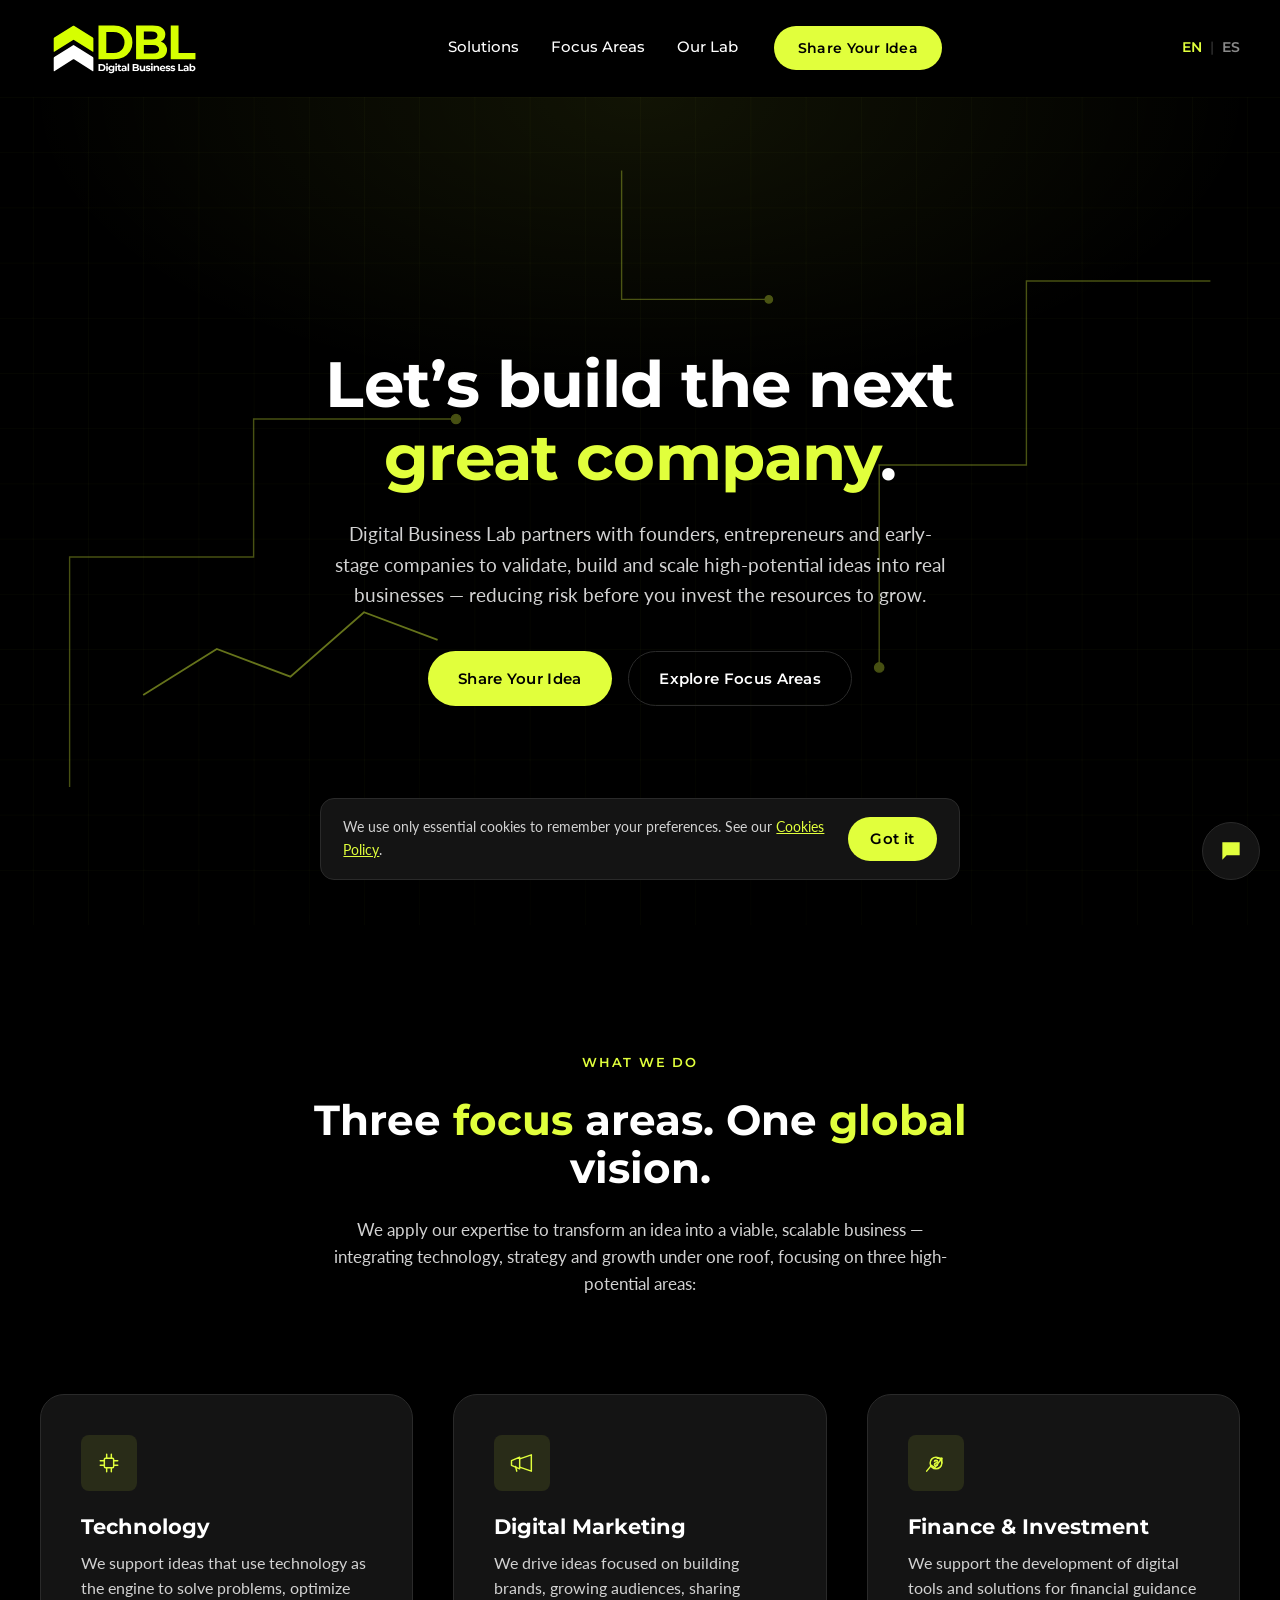
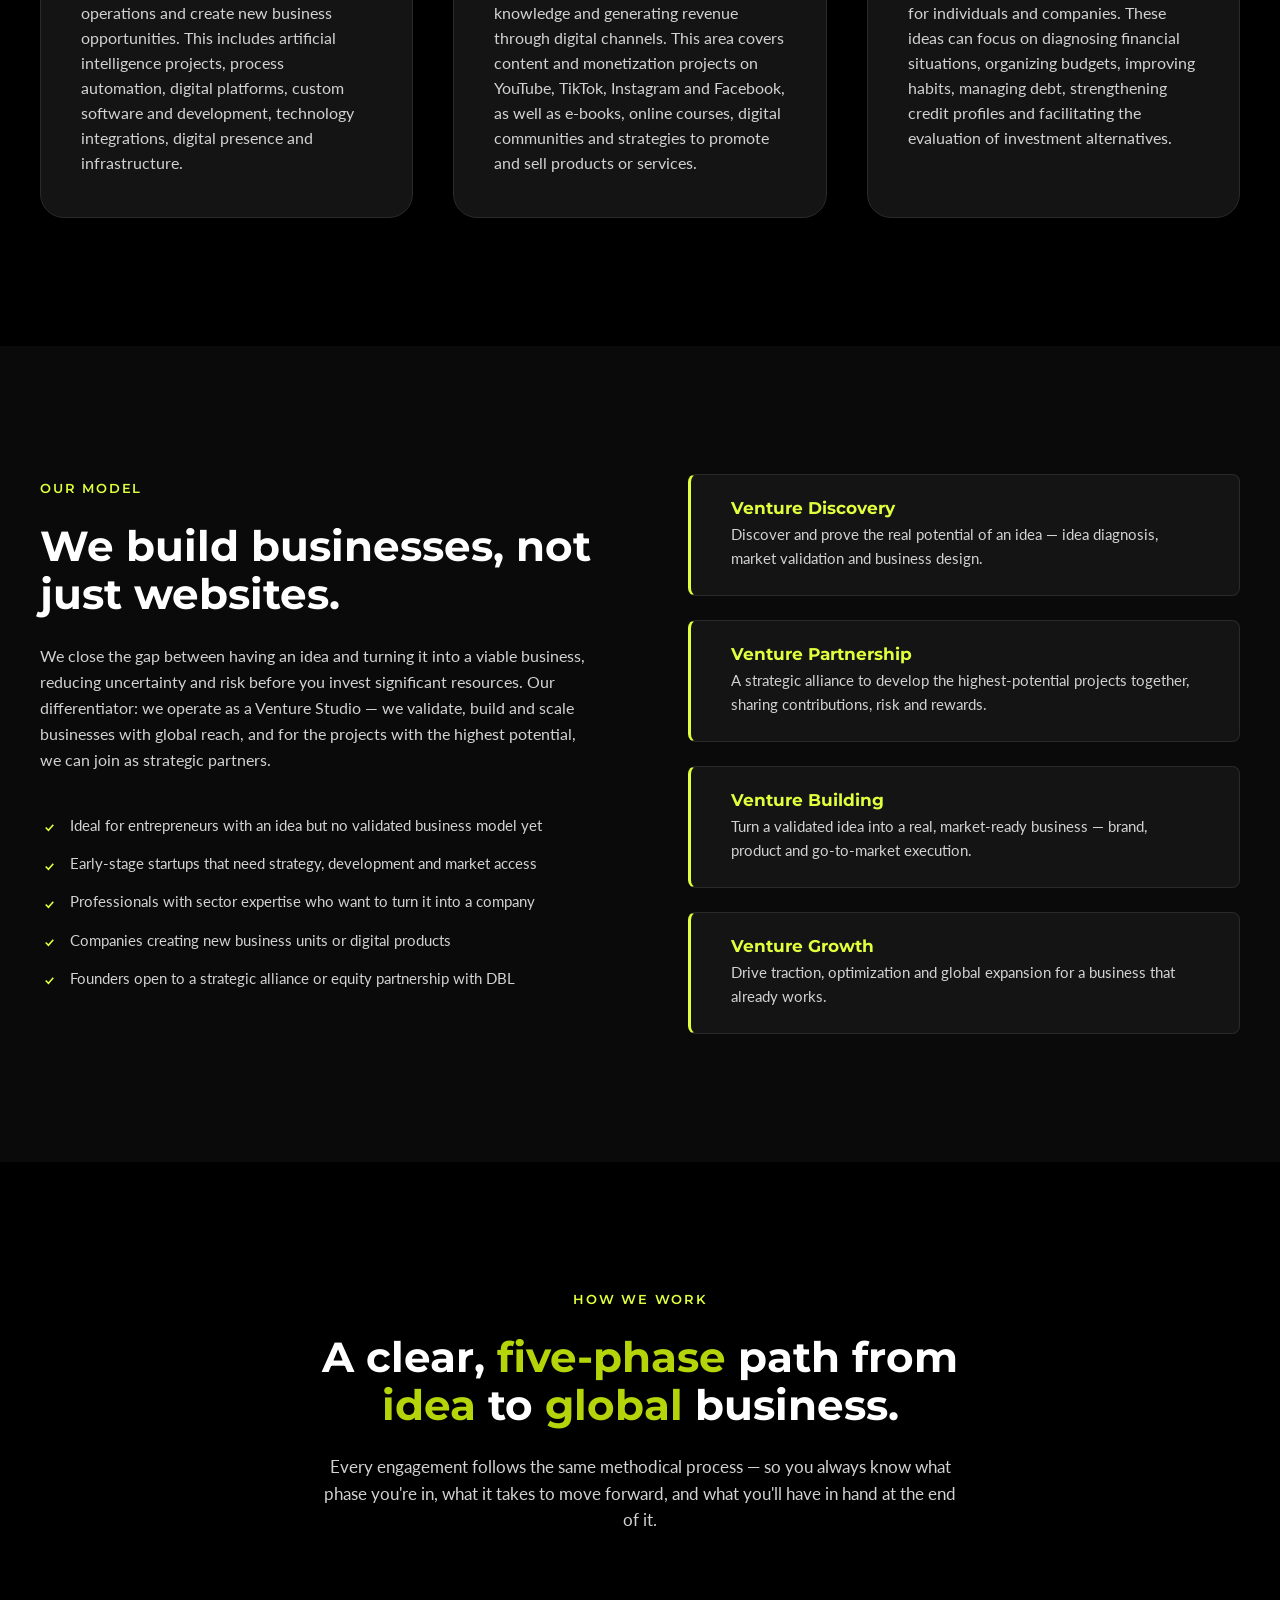
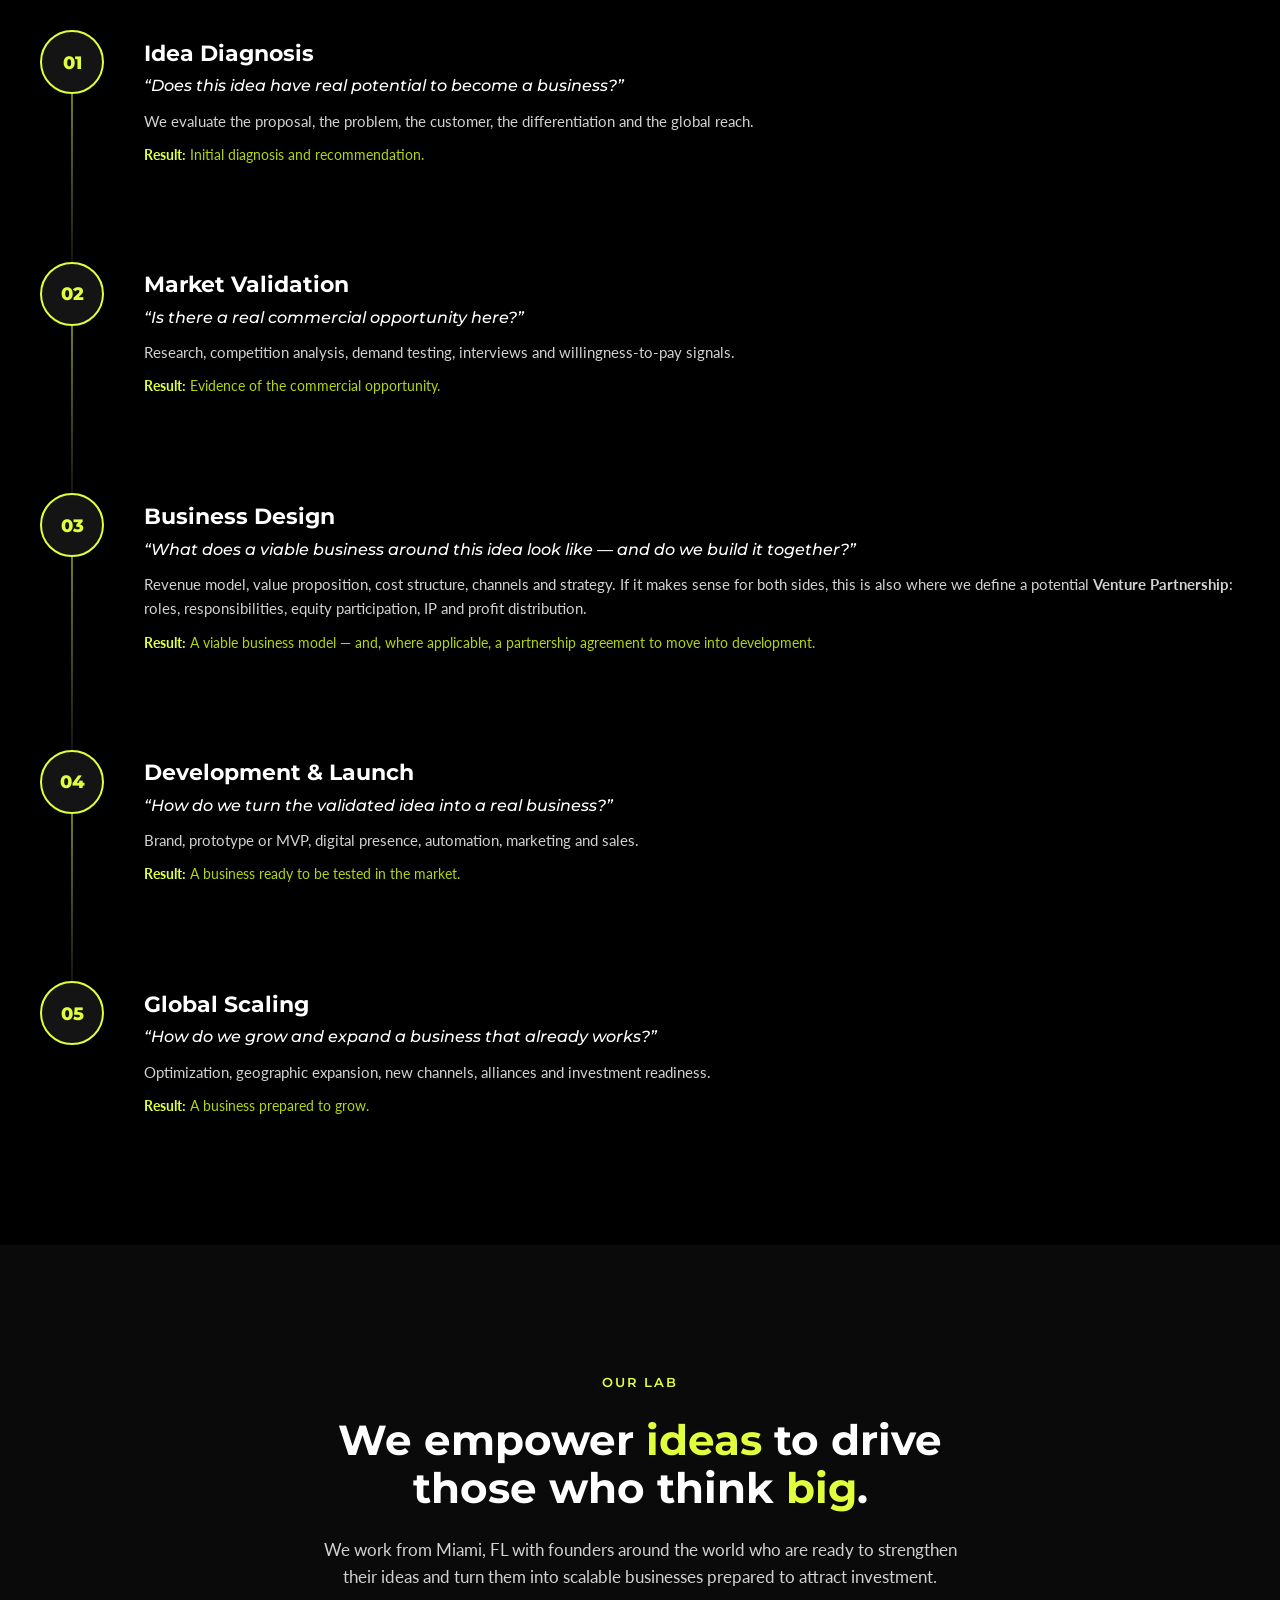
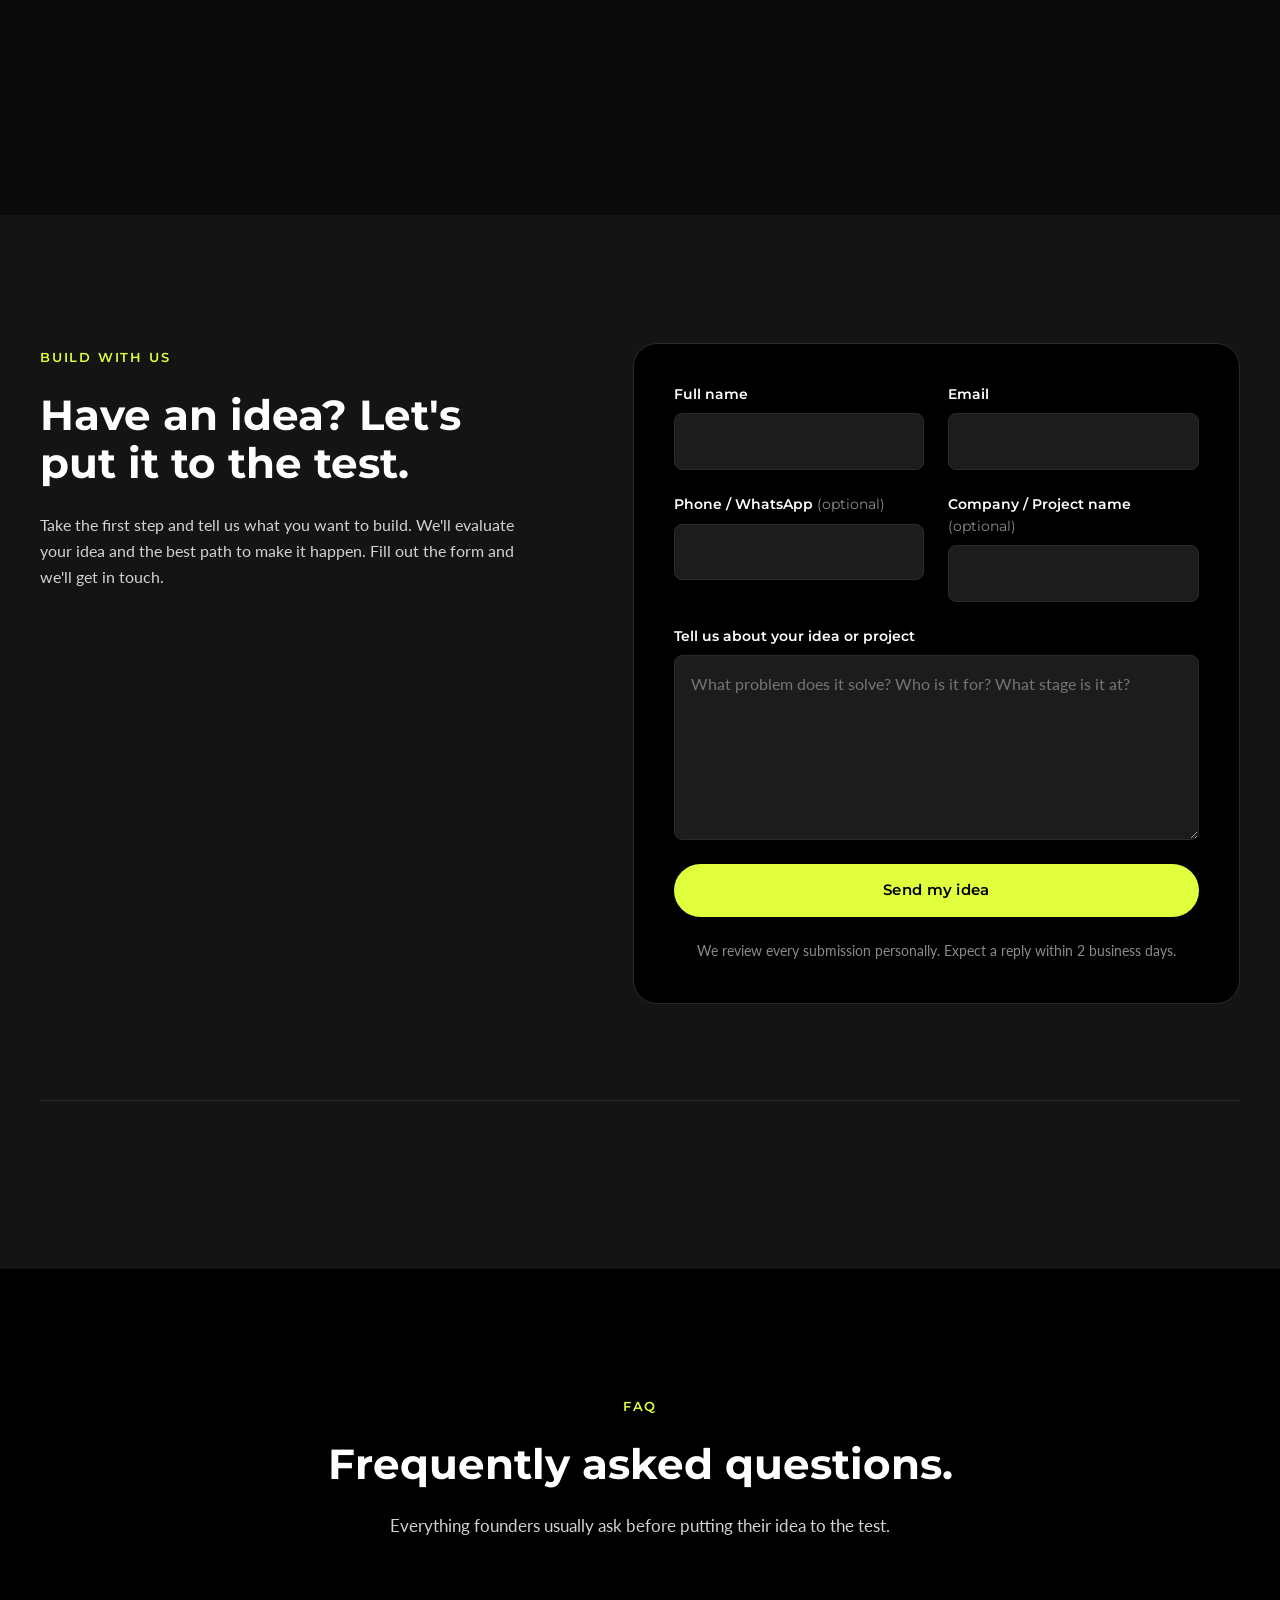
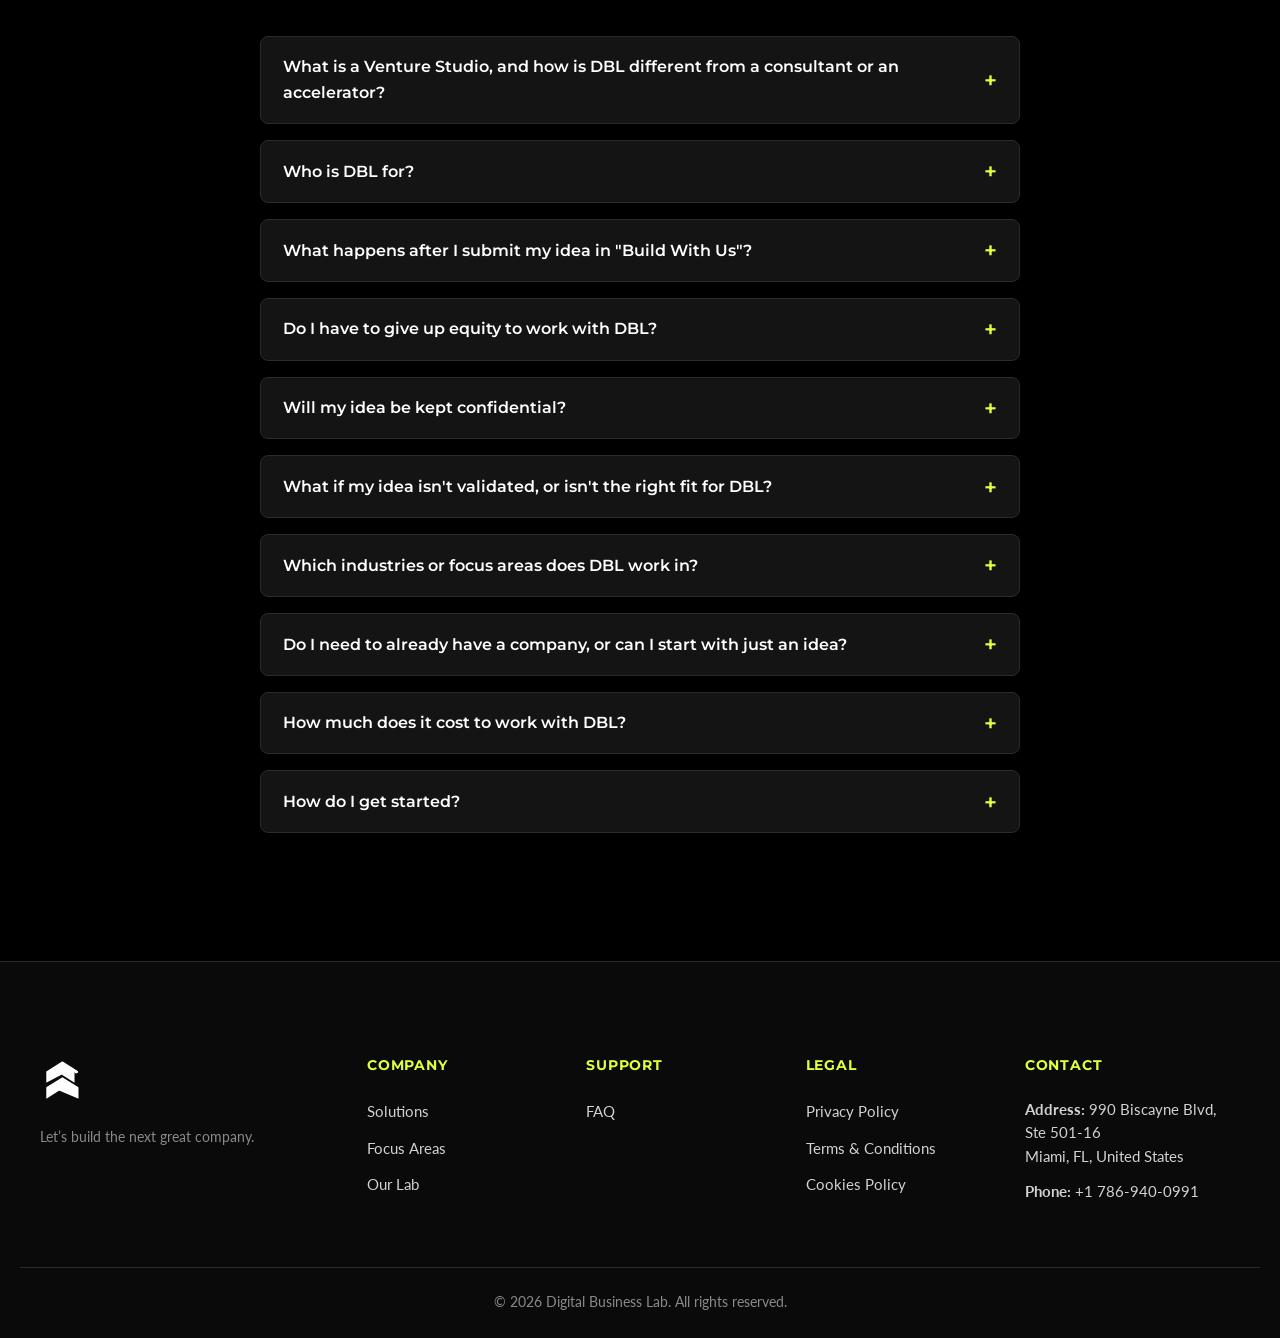
==== commit 1fde07b7: "Apply Notion change request: header/body/footer content and structure overhaul - Enlarge header logo" ====
--- a/index.html
+++ b/index.html
@@ -44,8 +44,7 @@
         <ul class="navbar__links">
           <li><a href="#solutions">Solutions</a></li>
           <li><a href="#focus-areas">Focus Areas</a></li>
-          <li><a href="#about">About</a></li>
-          <li><a href="#build-with-us">Build With Us</a></li>
+          <li><a href="#about">Our Lab</a></li>
         </ul>
         <a href="#build-with-us" class="btn btn--primary navbar__cta">Share Your Idea</a>
       </nav>
@@ -89,11 +88,11 @@
       </div>
 
       <div class="container hero__content reveal">
-        <h1 class="hero__title">From idea to <span class="text-accent">global business</span>.</h1>
+        <h1 class="hero__title">Let&rsquo;s build the next <span class="text-accent">great company</span>.</h1>
         <p class="hero__subtitle">
           Digital Business Lab partners with founders, entrepreneurs and early-stage companies to validate,
-          build and scale high-potential ideas into real, investable businesses — reducing risk before you
-          commit the resources to grow.
+          build and scale high-potential ideas into real businesses — reducing risk before you invest the
+          resources to grow.
         </p>
         <div class="hero__actions">
           <a href="#build-with-us" class="btn btn--primary">Share Your Idea</a>
@@ -106,43 +105,49 @@
     <section class="section" id="focus-areas">
       <div class="container">
         <p class="eyebrow eyebrow--center">What We Do</p>
-        <h2 class="section__title reveal">Three focus areas. One global vision.</h2>
+        <h2 class="section__title reveal">Three <span class="text-accent">focus</span> areas. One <span class="text-accent">global</span> vision.</h2>
         <p class="section__lead reveal">
-          As a Venture Studio, we operate across the disciplines that turn a concept into a scalable company —
-          combining technology, growth and financial strategy under one roof.
+          We apply our expertise to transform an idea into a viable, scalable business — integrating technology,
+          strategy and growth under one roof, focusing on three high-potential areas:
         </p>
 
         <div class="grid grid--3">
           <article class="card reveal">
             <div class="card__icon" aria-hidden="true">
-              <svg viewBox="0 0 48 48" fill="none"><path d="M24 6 L38 14 V30 L24 38 L10 30 V14 Z" stroke="var(--color-accent)" stroke-width="2.5" stroke-linejoin="round"/><path d="M24 18 L30 22 V28 L24 32 L18 28 V22 Z" stroke="var(--color-accent)" stroke-width="2.5" stroke-linejoin="round"/></svg>
+              <svg viewBox="0 0 48 48" fill="none"><rect x="16" y="16" width="16" height="16" rx="2" stroke="var(--color-accent)" stroke-width="2.5"/><path d="M20 16V9M28 16V9M20 39v-7M28 39v-7M16 20H9M16 28H9M39 20h-7M39 28h-7" stroke="var(--color-accent)" stroke-width="2.5" stroke-linecap="round"/></svg>
             </div>
             <h3 class="card__title">Technology</h3>
             <p class="card__text">
-              AI, automation and custom software. We design digital platforms, integrations and infrastructure
-              that give your business a real, scalable digital presence from day one.
+              We support ideas that use technology as the engine to solve problems, optimize operations and
+              create new business opportunities. This includes artificial intelligence projects, process
+              automation, digital platforms, custom software and development, technology integrations, digital
+              presence and infrastructure.
             </p>
           </article>
 
           <article class="card reveal">
             <div class="card__icon" aria-hidden="true">
-              <svg viewBox="0 0 48 48" fill="none"><circle cx="24" cy="24" r="16" stroke="var(--color-accent)" stroke-width="2.5"/><path d="M24 14 L24 24 L31 28" stroke="var(--color-accent)" stroke-width="2.5" stroke-linecap="round" stroke-linejoin="round"/></svg>
+              <svg viewBox="0 0 48 48" fill="none"><path d="M6 20 L20 14 V34 L6 28 Z" stroke="var(--color-accent)" stroke-width="2.5" stroke-linejoin="round"/><path d="M20 17 L40 10 V38 L20 31" stroke="var(--color-accent)" stroke-width="2.5" stroke-linejoin="round"/><path d="M13 30 L15 38" stroke="var(--color-accent)" stroke-width="2.5" stroke-linecap="round"/></svg>
             </div>
             <h3 class="card__title">Digital Marketing</h3>
             <p class="card__text">
-              Brand building, audience growth and content monetization across YouTube, TikTok, Instagram and
-              Facebook — plus e-books, online courses and digital communities that generate recurring revenue.
+              We drive ideas focused on building brands, growing audiences, sharing knowledge and generating
+              revenue through digital channels. This area covers content and monetization projects on YouTube,
+              TikTok, Instagram and Facebook, as well as e-books, online courses, digital communities and
+              strategies to promote and sell products or services.
             </p>
           </article>
 
           <article class="card reveal">
             <div class="card__icon" aria-hidden="true">
-              <svg viewBox="0 0 48 48" fill="none"><path d="M8 38 L18 24 L26 30 L40 10" stroke="var(--color-accent)" stroke-width="2.5" stroke-linecap="round" stroke-linejoin="round"/><path d="M30 10 H40 V20" stroke="var(--color-accent)" stroke-width="2.5" stroke-linecap="round" stroke-linejoin="round"/></svg>
+              <svg viewBox="0 0 48 48" fill="none"><circle cx="24" cy="24" r="10" stroke="var(--color-accent)" stroke-width="2.5"/><path d="M24 19v10M21 21.5c0-1.4 1.3-2.5 3-2.5s3 1.1 3 2.5-1.3 2.5-3 2.5-3 1.1-3 2.5 1.3 2.5 3 2.5 3-1.1 3-2.5" stroke="var(--color-accent)" stroke-width="2" stroke-linecap="round"/><path d="M8 38 L16 28 L22 32 L34 16" stroke="var(--color-accent)" stroke-width="2.5" stroke-linecap="round" stroke-linejoin="round"/><path d="M26 16 H34 V24" stroke="var(--color-accent)" stroke-width="2.5" stroke-linecap="round" stroke-linejoin="round"/></svg>
             </div>
             <h3 class="card__title">Finance &amp; Investment</h3>
             <p class="card__text">
-              Digital financial guidance tools for people and companies — diagnosis, budgeting, healthy financial
-              habits, debt management, credit profile building and investment alternatives.
+              We support the development of digital tools and solutions for financial guidance for individuals
+              and companies. These ideas can focus on diagnosing financial situations, organizing budgets,
+              improving habits, managing debt, strengthening credit profiles and facilitating the evaluation of
+              investment alternatives.
             </p>
           </article>
         </div>
@@ -199,7 +204,7 @@
     <section class="section" id="process">
       <div class="container">
         <p class="eyebrow eyebrow--center">How We Work</p>
-        <h2 class="section__title reveal">A clear, five-phase path from idea to global business.</h2>
+        <h2 class="section__title reveal">A clear, <span class="text-olive">five-phase</span> path from <span class="text-olive">idea</span> to <span class="text-olive">global</span> business.</h2>
         <p class="section__lead reveal">
           Every engagement follows the same methodical process — so you always know what phase you're in,
           what it takes to move forward, and what you'll have in hand at the end of it.
@@ -262,16 +267,12 @@
     <!-- ============ ABOUT (anchor placeholder, styled) ============ -->
     <section class="section section--alt" id="about">
       <div class="container">
-        <p class="eyebrow eyebrow--center">About DBL</p>
-        <h2 class="section__title reveal">A Venture Studio built for global ambition.</h2>
+        <p class="eyebrow eyebrow--center">Our Lab</p>
+        <h2 class="section__title reveal">We empower <span class="text-accent">ideas</span> to drive those who think <span class="text-accent">big</span>.</h2>
         <p class="section__lead reveal">
-          Digital Business Lab is based in Miami, FL, and works with founders around the world who are ready
-          to turn sector knowledge and bold ideas into scalable, investable companies.
+          We work from Miami, FL with founders around the world who are ready to strengthen their ideas and turn
+          them into scalable businesses prepared to attract investment.
         </p>
-        <div class="coming-soon reveal">
-          <svg viewBox="0 0 48 48" fill="none" aria-hidden="true"><rect x="6" y="6" width="36" height="36" rx="8" stroke="var(--color-accent)" stroke-width="2.5"/><path d="M16 24 L22 30 L34 18" stroke="var(--color-accent)" stroke-width="2.5" stroke-linecap="round" stroke-linejoin="round"/></svg>
-          <p>Full team &amp; company story — <strong>coming soon</strong></p>
-        </div>
       </div>
     </section>
 
@@ -281,11 +282,10 @@
         <div class="build">
           <div class="build__intro reveal">
             <p class="eyebrow">Build With Us</p>
-            <h2 class="section__title section__title--left">Have an idea? Let's see if it's viable.</h2>
+            <h2 class="section__title section__title--left">Have an idea? Let's put it to the test.</h2>
             <p class="build__text">
-              Tell us about your idea or project and our team will evaluate its potential — market fit,
-              scalability and the best path to bring it to life. Fill out the form and one of our partners
-              will get back to you.
+              Take the first step and tell us what you want to build. We'll evaluate your idea and the best path
+              to make it happen. Fill out the form and we'll get in touch.
             </p>
           </div>
 
@@ -335,30 +335,6 @@
             <p class="form-note">We review every submission personally. Expect a reply within 2 business days.</p>
           </form>
         </div>
-
-        <div class="contact-info reveal">
-          <div class="contact-info__item">
-            <svg viewBox="0 0 24 24" fill="none" aria-hidden="true"><path d="M20.5 17.4c-.3 1.6-2.6 3-4.3 3.1-1.1.1-2.5-.1-6-1.7-4.4-2-7.2-6.5-7.4-6.8-.2-.3-1.8-2.4-1.8-4.5s1.1-3.2 1.5-3.6c.4-.4.9-.5 1.2-.5h.9c.3 0 .6 0 .9.7.3.8 1.1 2.7 1.2 2.9.1.2.2.4 0 .7-.1.3-.2.4-.4.7-.2.2-.4.5-.6.7-.2.2-.4.4-.2.8.2.4 1 1.7 2.2 2.7 1.5 1.3 2.7 1.7 3.1 1.9.4.2.6.1.8-.1.2-.2 1-1.1 1.2-1.5.2-.4.5-.3.8-.2.3.1 2.1 1 2.4 1.2.3.2.6.3.6.5.1.2.1 1-.1 1.6z" fill="var(--color-accent)"/></svg>
-            <div>
-              <span class="contact-info__label">WhatsApp</span>
-              <a href="https://wa.me/17869400991" target="_blank" rel="noopener">+1 786-940-0991</a>
-            </div>
-          </div>
-          <div class="contact-info__item">
-            <svg viewBox="0 0 24 24" fill="none" aria-hidden="true"><path d="M12 21s7-6.1 7-11.5A7 7 0 0 0 5 9.5C5 14.9 12 21 12 21z" stroke="var(--color-accent)" stroke-width="2"/><circle cx="12" cy="9.5" r="2.5" stroke="var(--color-accent)" stroke-width="2"/></svg>
-            <div>
-              <span class="contact-info__label">Office</span>
-              <span>990 Biscayne Blvd, Ste 501-16, Miami, FL, United States</span>
-            </div>
-          </div>
-          <div class="contact-info__item">
-            <svg viewBox="0 0 24 24" fill="none" aria-hidden="true"><rect x="3" y="5" width="18" height="14" rx="2" stroke="var(--color-accent)" stroke-width="2"/><path d="M3 7l9 6 9-6" stroke="var(--color-accent)" stroke-width="2"/></svg>
-            <div>
-              <span class="contact-info__label">Social</span>
-              <span class="social-soon">Coming soon</span>
-            </div>
-          </div>
-        </div>
       </div>
     </section>
 
@@ -367,7 +343,7 @@
       <div class="container">
         <p class="eyebrow eyebrow--center">FAQ</p>
         <h2 class="section__title reveal">Frequently asked questions.</h2>
-        <p class="section__lead reveal">Everything founders usually ask before submitting their idea.</p>
+        <p class="section__lead reveal">Everything founders usually ask before putting their idea to the test.</p>
 
         <div class="faq-list reveal">
           <details class="faq-item">
@@ -410,129 +386,6 @@
             <summary>How do I get started?</summary>
             <p>Fill out the form in the <a href="#build-with-us">Build With Us</a> section with a description of your idea or project. That's it — we take it from there.</p>
           </details>
-        </div>
-      </div>
-    </section>
-
-    <!-- ============ LEGAL PAGES ============ -->
-    <section class="section section--alt" id="privacy-policy">
-      <div class="container legal">
-        <p class="eyebrow eyebrow--center">Legal</p>
-        <h2 class="section__title reveal">Privacy Policy</h2>
-        <p class="legal__updated">Last updated: September 2026</p>
-
-        <div class="legal__body reveal">
-          <p>Digital Business Lab ("DBL", "we", "us") respects your privacy. This policy explains what information we collect through this website, how we use it, and the choices you have.</p>
-
-          <h3>1. Information we collect</h3>
-          <p>When you submit the "Build With Us" form, we collect the information you provide: your name, email address, phone number (optional), company or project name (optional), and the description of your idea or project. We do not collect payment information on this website.</p>
-
-          <h3>2. How we use your information</h3>
-          <p>We use this information solely to evaluate your submission, respond to you, and, if there is a fit, to move forward with a conversation about working together. We do not sell your personal information, ever.</p>
-
-          <h3>3. Confidentiality of submitted ideas</h3>
-          <p>We review submissions with discretion and limit internal access to the details you share. Submitting the form does not, by itself, create a legally binding non-disclosure agreement — if you would like a signed NDA before discussing sensitive details, request one before your first call with us.</p>
-
-          <h3>4. Sharing and disclosure</h3>
-          <p>We do not share your information with third parties except: (a) service providers who help us operate this website or process submissions (e.g., our hosting provider or form-processing service), bound by confidentiality obligations; or (b) when required by law.</p>
-
-          <h3>5. Data retention</h3>
-          <p>We retain submission data for as long as reasonably necessary to evaluate it and, where a relationship begins, for the duration of that relationship plus a reasonable period afterward for legal and record-keeping purposes.</p>
-
-          <h3>6. Your rights</h3>
-          <p>Depending on your location, you may have the right to access, correct, or request deletion of your personal information. To exercise any of these rights, contact us using the details below.</p>
-
-          <h3>7. Cookies</h3>
-          <p>This website uses only essential cookies needed for basic functionality (such as remembering your cookie preference). See our <a href="#cookies-policy">Cookies Policy</a> for details.</p>
-
-          <h3>8. Security</h3>
-          <p>We take reasonable technical and organizational measures to protect the information you share with us. No method of transmission over the internet is 100% secure, but we work to protect your data appropriately.</p>
-
-          <h3>9. Children's privacy</h3>
-          <p>This website is not directed at children under 16, and we do not knowingly collect personal information from them.</p>
-
-          <h3>10. International users</h3>
-          <p>DBL is based in Miami, Florida, United States. If you submit information from outside the U.S., you understand it will be processed in the United States.</p>
-
-          <h3>11. Changes to this policy</h3>
-          <p>We may update this policy from time to time. The "Last updated" date above reflects the most recent revision.</p>
-
-          <h3>12. Contact us</h3>
-          <p>Questions about this policy? Reach us via WhatsApp at <a href="https://wa.me/17869400991" target="_blank" rel="noopener">+1 786-940-0991</a> or through the <a href="#build-with-us">Build With Us</a> form.</p>
-
-          <p class="legal__disclaimer">This policy is provided as a general template and should be reviewed by a licensed attorney before being relied upon as your official privacy policy.</p>
-        </div>
-      </div>
-    </section>
-
-    <section class="section" id="terms-and-conditions">
-      <div class="container legal">
-        <p class="eyebrow eyebrow--center">Legal</p>
-        <h2 class="section__title reveal">Terms &amp; Conditions</h2>
-        <p class="legal__updated">Last updated: September 2026</p>
-
-        <div class="legal__body reveal">
-          <p>These Terms &amp; Conditions govern your use of this website and any engagement with Digital Business Lab ("DBL", "we", "us") that begins through it. By using this site or submitting the "Build With Us" form, you agree to these terms.</p>
-
-          <h3>1. Description of services</h3>
-          <p>DBL operates as a Venture Studio: we evaluate, validate, help build, and in select cases help scale or co-invest in early-stage business ideas, across Technology, Digital Marketing, and Finance &amp; Investment. Services and the terms of any engagement are defined separately, in writing, once a project moves forward.</p>
-
-          <h3>2. No guarantee of partnership or outcome</h3>
-          <p>Submitting your idea does not guarantee that DBL will engage with, fund, build, or partner on it. Evaluation and any decision to move forward are entirely at DBL's discretion. Nothing on this site constitutes an offer, commitment, or guarantee of any business, financial, or partnership outcome.</p>
-
-          <h3>3. Not financial or legal advice</h3>
-          <p>Content on this website — including anything related to our Finance &amp; Investment focus area — is provided for general informational purposes only and does not constitute financial, investment, tax, or legal advice. Consult a licensed professional before making financial or legal decisions.</p>
-
-          <h3>4. Intellectual property</h3>
-          <p>This website's content, design, and branding are the property of DBL and may not be copied or reused without permission. Any intellectual property you submit about your own idea or project remains yours, unless and until a separate written agreement between you and DBL states otherwise.</p>
-
-          <h3>5. Confidentiality</h3>
-          <p>See our <a href="#privacy-policy">Privacy Policy</a> regarding how submitted information is handled. A formal NDA can be requested and signed before sharing sensitive details.</p>
-
-          <h3>6. Limitation of liability</h3>
-          <p>To the fullest extent permitted by law, DBL is not liable for any indirect, incidental, or consequential damages arising from your use of this website or reliance on its content.</p>
-
-          <h3>7. Third-party links</h3>
-          <p>This site may link to third-party services (such as WhatsApp). DBL is not responsible for the content or practices of third-party sites.</p>
-
-          <h3>8. Governing law</h3>
-          <p>These terms are governed by the laws of the State of Florida, United States, without regard to conflict-of-law principles.</p>
-
-          <h3>9. Changes to these terms</h3>
-          <p>We may update these terms from time to time. The "Last updated" date above reflects the most recent revision.</p>
-
-          <h3>10. Contact us</h3>
-          <p>Questions about these terms? Reach us via WhatsApp at <a href="https://wa.me/17869400991" target="_blank" rel="noopener">+1 786-940-0991</a> or through the <a href="#build-with-us">Build With Us</a> form.</p>
-
-          <p class="legal__disclaimer">These terms are provided as a general template and should be reviewed by a licensed attorney before being relied upon as your official terms of service.</p>
-        </div>
-      </div>
-    </section>
-
-    <section class="section section--alt" id="cookies-policy">
-      <div class="container legal">
-        <p class="eyebrow eyebrow--center">Legal</p>
-        <h2 class="section__title reveal">Cookies Policy</h2>
-        <p class="legal__updated">Last updated: September 2026</p>
-
-        <div class="legal__body reveal">
-          <h3>1. What are cookies</h3>
-          <p>Cookies are small text files stored on your device that help websites function and remember your preferences.</p>
-
-          <h3>2. How we use cookies</h3>
-          <p>Today, this website uses only <strong>essential cookies</strong> — specifically, one that remembers whether you've accepted this cookie notice, stored locally in your browser. We do not currently use analytics, advertising, or tracking cookies.</p>
-
-          <h3>3. If this changes</h3>
-          <p>If we add analytics or marketing tools in the future (for example, to understand site traffic), we will update this policy and the consent banner accordingly, and request your consent where required.</p>
-
-          <h3>4. Managing cookies</h3>
-          <p>Most browsers let you block or delete cookies through their settings. Blocking essential cookies may affect how this site remembers your preferences.</p>
-
-          <h3>5. Changes to this policy</h3>
-          <p>We may update this policy from time to time. The "Last updated" date above reflects the most recent revision.</p>
-
-          <h3>6. Contact us</h3>
-          <p>Questions about this policy? Reach us via WhatsApp at <a href="https://wa.me/17869400991" target="_blank" rel="noopener">+1 786-940-0991</a>.</p>
         </div>
       </div>
     </section>
@@ -543,10 +396,11 @@
   <footer class="footer">
     <div class="container footer__inner">
       <div class="footer__brand">
-        <svg viewBox="0 0 1116.49 452.19" class="footer__logo-svg" role="img" aria-label="Digital Business Lab">
-          <path class="cls-1" d="M351.43,157,226.06,78.39a5.48,5.48,0,0,0-5.81,0L94.79,157a7.32,7.32,0,0,0-3.5,6.2v85.46a2.48,2.48,0,0,0,3.83,2L220.21,172.2a5.48,5.48,0,0,1,5.81,0l125.09,78.44a2.48,2.48,0,0,0,3.83-2V163.2A7.33,7.33,0,0,0,351.43,157Z"/><path class="cls-2" d="M351.43,286.27,226.06,207.65a5.53,5.53,0,0,0-5.81,0L94.79,286.27a7.32,7.32,0,0,0-3.5,6.2v85.46a2.48,2.48,0,0,0,3.83,2l125.09-78.43a5.48,5.48,0,0,1,5.81,0L351.11,379.9a2.48,2.48,0,0,0,3.83-2V292.47A7.33,7.33,0,0,0,351.43,286.27Z"/><path class="cls-1" d="M555.32,91Q527.43,77,490.9,77H389V301.37H490.9q36.54,0,64.42-13.94t43.58-39.1q15.71-25.15,15.7-59.13,0-34.29-15.7-59.28T555.32,91Zm-2.41,135.08a61.57,61.57,0,0,1-25.63,24.19q-16.51,8.5-38.94,8.49H440.91V119.66h47.43q22.43,0,38.94,8.49a62,62,0,0,1,25.63,24q9.14,15.54,9.14,37Q562.05,210.35,552.91,226.06Z"/><path class="cls-1" d="M810.09,186.8q-3-1.25-6.06-2.26A56.11,56.11,0,0,0,824.83,166q8.65-13,8.65-30.61,0-26.27-21.31-42.3T748.56,77H639V301.37H755q44.22,0,67-16.19t22.75-45q0-19.54-9.13-33T810.09,186.8Zm-67.94-70.66q18.9,0,29,6.57t10.1,19.7q0,13.47-10.1,20t-29,6.57h-51.6V116.14ZM781.73,255.7q-10.43,6.57-30.61,6.57H690.55V206.83h60.57q20.19,0,30.61,6.89t10.41,21Q792.14,249.13,781.73,255.7Z"/><polygon class="cls-1" points="921.29 259.06 921.29 77.04 869.38 77.04 869.38 301.37 1033.78 301.37 1033.78 259.06 921.29 259.06"/><path class="cls-2" d="M423.69,335.87A29.67,29.67,0,0,0,410.25,333H389v46.8h21.26a29.67,29.67,0,0,0,13.44-2.91,22.13,22.13,0,0,0,9.09-8.15,24.91,24.91,0,0,0,0-24.71A22.2,22.2,0,0,0,423.69,335.87Zm-.5,28.18a12.91,12.91,0,0,1-5.35,5.05,17.55,17.55,0,0,1-8.12,1.77h-9.9v-29h9.9a17.55,17.55,0,0,1,8.12,1.78,12.94,12.94,0,0,1,5.35,5,16.57,16.57,0,0,1,0,15.41Z"/><path class="cls-2" d="M450.3,328.72a6.88,6.88,0,0,0-4.68-1.57,6.58,6.58,0,0,0-4.68,1.67,5.65,5.65,0,0,0,0,8.29,6.62,6.62,0,0,0,4.68,1.67,6.49,6.49,0,0,0,4.71-1.71,5.71,5.71,0,0,0,1.77-4.31A5.12,5.12,0,0,0,450.3,328.72Z"/><rect class="cls-2" x="440.4" y="343.79" width="10.43" height="35.97"/><path class="cls-2" d="M484.66,348.35a12.24,12.24,0,0,0-3.88-3.25,16.85,16.85,0,0,0-8-1.84,19.05,19.05,0,0,0-9.06,2.14,16.7,16.7,0,0,0-6.49,6.05,17.3,17.3,0,0,0,6.49,24.4,18.84,18.84,0,0,0,9.06,2.17,16.63,16.63,0,0,0,8-1.87,12.07,12.07,0,0,0,3.34-2.65v1.58q0,4.88-2.5,7.35c-1.68,1.65-4.36,2.48-8.06,2.48a22.88,22.88,0,0,1-6.92-1.11,16.82,16.82,0,0,1-5.78-3l-4.15,7.49a21.41,21.41,0,0,0,7.86,3.71,38.57,38.57,0,0,0,9.79,1.23q9.76,0,15-4.74t5.21-14.78V343.79h-9.89Zm-1.61,16.9a8.09,8.09,0,0,1-3.34,3.11,11.37,11.37,0,0,1-9.76,0,8.38,8.38,0,0,1-3.38-3.11,9.33,9.33,0,0,1,0-9.26,8.5,8.5,0,0,1,3.38-3.07,11.37,11.37,0,0,1,9.76,0,8.2,8.2,0,0,1,3.34,3.07,9.46,9.46,0,0,1,0,9.26Z"/><rect class="cls-2" x="501.17" y="343.79" width="10.43" height="35.97"/><path class="cls-2" d="M511.06,328.72a6.85,6.85,0,0,0-4.68-1.57,6.57,6.57,0,0,0-4.67,1.67,5.65,5.65,0,0,0,0,8.29,6.61,6.61,0,0,0,4.67,1.67,6.5,6.5,0,0,0,4.72-1.71,5.71,5.71,0,0,0,1.77-4.31A5.09,5.09,0,0,0,511.06,328.72Z"/><path class="cls-2" d="M534.4,372a4.37,4.37,0,0,1-3.28-1.23,4.85,4.85,0,0,1-1.2-3.51V352.62h9v-8h-9v-8.76H519.49v8.76h-5.55v8h5.55v14.77q0,6.42,3.54,9.66t9.9,3.24a19.2,19.2,0,0,0,4.64-.56,11.5,11.5,0,0,0,3.85-1.71l-2.81-7.35A6.72,6.72,0,0,1,534.4,372Z"/><path class="cls-2" d="M571.5,347.14q-4.54-3.88-12.77-3.88a31.59,31.59,0,0,0-8.42,1.14,22.35,22.35,0,0,0-7.09,3.2l3.74,7.29a15.13,15.13,0,0,1,4.72-2.44,18.19,18.19,0,0,1,5.65-.9c2.8,0,4.89.62,6.25,1.87a6.73,6.73,0,0,1,2,5.21h-8.29a24,24,0,0,0-8.89,1.38,10.29,10.29,0,0,0-5,3.77,10.13,10.13,0,0,0-1.57,5.62,10,10,0,0,0,1.61,5.55,11,11,0,0,0,4.61,3.91,16.61,16.61,0,0,0,7.22,1.43,15,15,0,0,0,7.76-1.8,9.14,9.14,0,0,0,3.2-3.22v4.49H576V359.24Q576,351,571.5,347.14ZM562.61,372a9,9,0,0,1-4.68,1.24,7,7,0,0,1-4.31-1.17,3.75,3.75,0,0,1-1.57-3.18,3.82,3.82,0,0,1,1.37-3q1.37-1.2,5-1.2h7.16v3.67A7.14,7.14,0,0,1,562.61,372Z"/><rect class="cls-2" x="582.4" y="330.15" width="10.43" height="49.6"/><path class="cls-2" d="M651.72,355.86c-.41-.17-.84-.33-1.27-.47a11.75,11.75,0,0,0,4.35-3.88,11.24,11.24,0,0,0,1.8-6.38,10.5,10.5,0,0,0-4.44-8.82Q647.71,333,638.88,333H616v46.8h24.2q9.22,0,14-3.38a10.87,10.87,0,0,0,4.75-9.39,11.88,11.88,0,0,0-1.91-6.88A11.67,11.67,0,0,0,651.72,355.86Zm-14.17-14.74a11.15,11.15,0,0,1,6.05,1.37,4.57,4.57,0,0,1,2.1,4.11,4.65,4.65,0,0,1-2.1,4.18,11.15,11.15,0,0,1-6.05,1.37H626.78v-11Zm8.25,29.11a12,12,0,0,1-6.38,1.37H626.78V360h12.64a11.59,11.59,0,0,1,6.38,1.44,4.87,4.87,0,0,1,2.18,4.37A4.79,4.79,0,0,1,645.8,370.23Z"/><path class="cls-2" d="M689.16,361.58a12.29,12.29,0,0,1-1.07,5.44,7.2,7.2,0,0,1-2.94,3.21,8.72,8.72,0,0,1-4.28,1,6.86,6.86,0,0,1-5.38-2.11q-1.9-2.1-1.91-6.58V343.79H663.15v20.33a19,19,0,0,0,1.94,9.12,12.28,12.28,0,0,0,5.45,5.32,17.74,17.74,0,0,0,8,1.73,15.78,15.78,0,0,0,7.65-1.9,12.05,12.05,0,0,0,3.51-2.86v4.23h9.9v-36H689.16Z"/><path class="cls-2" d="M731,360.87a16.86,16.86,0,0,0-4.24-1.7,38.87,38.87,0,0,0-4.65-.9c-1.54-.2-3-.44-4.24-.71a10.6,10.6,0,0,1-3.11-1.06,2.18,2.18,0,0,1-1.17-2,2.76,2.76,0,0,1,1.6-2.41,10.56,10.56,0,0,1,5.08-.93,24.26,24.26,0,0,1,5.12.57,17.54,17.54,0,0,1,5.25,2.1l3.47-7.42a20.55,20.55,0,0,0-6.35-2.34,36.64,36.64,0,0,0-7.49-.8,24,24,0,0,0-9,1.5,13.13,13.13,0,0,0-5.72,4.11,9.69,9.69,0,0,0-2,6,9.58,9.58,0,0,0,1.17,5,8.66,8.66,0,0,0,3.11,3.08,15.32,15.32,0,0,0,4.27,1.7c1.56.38,3.11.68,4.65.91s3,.44,4.25.67a10.23,10.23,0,0,1,3.1,1,2.06,2.06,0,0,1,1.17,1.91,2.67,2.67,0,0,1-1.5,2.41,10.88,10.88,0,0,1-5.11.87,24.28,24.28,0,0,1-6.66-1,22.89,22.89,0,0,1-5.84-2.51l-3.48,7.49a21.93,21.93,0,0,0,6.72,2.77,34.86,34.86,0,0,0,8.86,1.1,25.41,25.41,0,0,0,9.19-1.47,13.18,13.18,0,0,0,5.78-4,9.36,9.36,0,0,0,2-5.92,9.22,9.22,0,0,0-1.21-5A9,9,0,0,0,731,360.87Z"/><path class="cls-2" d="M748.52,328.72a6.85,6.85,0,0,0-4.68-1.57,6.61,6.61,0,0,0-4.68,1.67,5.67,5.67,0,0,0,0,8.29,6.66,6.66,0,0,0,4.68,1.67,6.53,6.53,0,0,0,4.72-1.71,5.71,5.71,0,0,0,1.77-4.31A5.09,5.09,0,0,0,748.52,328.72Z"/><rect class="cls-2" x="738.63" y="343.79" width="10.43" height="35.97"/><path class="cls-2" d="M785.19,345a16.81,16.81,0,0,0-7.65-1.7,17,17,0,0,0-8.23,1.94,13.16,13.16,0,0,0-3.67,2.88v-4.29h-10v36H766.1V362a11.84,11.84,0,0,1,1.11-5.48,7.16,7.16,0,0,1,3.07-3.18,9.45,9.45,0,0,1,4.45-1,6.93,6.93,0,0,1,5.38,2.08q1.9,2.07,1.9,6.41v19h10.43V359.17a18.51,18.51,0,0,0-1.93-9A12.45,12.45,0,0,0,785.19,345Z"/><path class="cls-2" d="M825.1,345.5a21.46,21.46,0,0,0-19.35.13,17.85,17.85,0,0,0-6.86,6.55,18.32,18.32,0,0,0-2.5,9.6,17.5,17.5,0,0,0,9.72,16.11,25.53,25.53,0,0,0,19.43.9,16.17,16.17,0,0,0,6.21-4.31l-5.55-6a12.32,12.32,0,0,1-4,2.61,13.56,13.56,0,0,1-5.05.87,12.47,12.47,0,0,1-5.58-1.17,8.49,8.49,0,0,1-3.68-3.41,9.48,9.48,0,0,1-1-2.64h27.2c0-.45.09-.93.14-1.44s.06-1,.06-1.37a19.23,19.23,0,0,0-2.47-10A16.73,16.73,0,0,0,825.1,345.5Zm-14.17,6.82a9.3,9.3,0,0,1,4.71-1.17,9.13,9.13,0,0,1,4.68,1.17,8.29,8.29,0,0,1,3.14,3.24,9,9,0,0,1,1,3.07H806.76a9.29,9.29,0,0,1,1-3A8.2,8.2,0,0,1,810.93,352.32Z"/><path class="cls-2" d="M866.05,363.88a9,9,0,0,0-3.11-3,16.93,16.93,0,0,0-4.25-1.7,38.71,38.71,0,0,0-4.64-.9c-1.54-.2-3-.44-4.25-.71a10.71,10.71,0,0,1-3.11-1.06,2.18,2.18,0,0,1-1.17-2,2.77,2.77,0,0,1,1.61-2.41,10.53,10.53,0,0,1,5.08-.93,24.17,24.17,0,0,1,5.11.57,17.54,17.54,0,0,1,5.25,2.1l3.48-7.42a20.65,20.65,0,0,0-6.35-2.34,36.64,36.64,0,0,0-7.49-.8,24.07,24.07,0,0,0-9,1.5,13.19,13.19,0,0,0-5.72,4.11,9.75,9.75,0,0,0-2,6,9.58,9.58,0,0,0,1.17,5,8.74,8.74,0,0,0,3.11,3.08,15.38,15.38,0,0,0,4.28,1.7c1.56.38,3.11.68,4.65.91s3,.44,4.24.67a10.3,10.3,0,0,1,3.11,1,2.06,2.06,0,0,1,1.17,1.91,2.67,2.67,0,0,1-1.5,2.41,10.93,10.93,0,0,1-5.12.87,24.27,24.27,0,0,1-6.65-1,23.12,23.12,0,0,1-5.85-2.51l-3.48,7.49a21.93,21.93,0,0,0,6.72,2.77,34.92,34.92,0,0,0,8.86,1.1,25.41,25.41,0,0,0,9.19-1.47,13.16,13.16,0,0,0,5.79-4,9.41,9.41,0,0,0,2-5.92A9.23,9.23,0,0,0,866.05,363.88Z"/><path class="cls-2" d="M895.36,360.87a16.86,16.86,0,0,0-4.24-1.7,38.87,38.87,0,0,0-4.65-.9c-1.54-.2-3-.44-4.24-.71a10.6,10.6,0,0,1-3.11-1.06,2.18,2.18,0,0,1-1.17-2,2.76,2.76,0,0,1,1.6-2.41,10.53,10.53,0,0,1,5.08-.93,24.26,24.26,0,0,1,5.12.57,17.39,17.39,0,0,1,5.24,2.1l3.48-7.42a20.55,20.55,0,0,0-6.35-2.34,36.64,36.64,0,0,0-7.49-.8,24.11,24.11,0,0,0-9,1.5,13.15,13.15,0,0,0-5.71,4.11,9.69,9.69,0,0,0-2,6,9.58,9.58,0,0,0,1.17,5,8.71,8.71,0,0,0,3.1,3.08,15.5,15.5,0,0,0,4.28,1.7c1.56.38,3.11.68,4.65.91s2.95.44,4.24.67a10.21,10.21,0,0,1,3.11,1,2.06,2.06,0,0,1,1.17,1.91,2.67,2.67,0,0,1-1.5,2.41,10.9,10.9,0,0,1-5.12.87,24.27,24.27,0,0,1-6.65-1,23.12,23.12,0,0,1-5.85-2.51l-3.47,7.49a21.82,21.82,0,0,0,6.72,2.77,34.84,34.84,0,0,0,8.85,1.1,25.46,25.46,0,0,0,9.2-1.47,13.18,13.18,0,0,0,5.78-4,9.35,9.35,0,0,0,2-5.92,9.23,9.23,0,0,0-1.2-5A9,9,0,0,0,895.36,360.87Z"/><polygon class="cls-2" points="930.42 332.96 919.6 332.96 919.6 379.76 953.89 379.76 953.89 370.94 930.42 370.94 930.42 332.96"/><path class="cls-2" d="M983.71,347.14q-4.56-3.88-12.77-3.88a31.67,31.67,0,0,0-8.43,1.14,22.39,22.39,0,0,0-7.08,3.2l3.74,7.29a15,15,0,0,1,4.71-2.44,18.24,18.24,0,0,1,5.65-.9q4.22,0,6.25,1.87a6.73,6.73,0,0,1,2,5.21h-8.29a24,24,0,0,0-8.89,1.38,10.31,10.31,0,0,0-5,3.77,10.63,10.63,0,0,0,0,11.17,11,11,0,0,0,4.62,3.91,16.57,16.57,0,0,0,7.22,1.43,14.92,14.92,0,0,0,7.75-1.8,9.08,9.08,0,0,0,3.21-3.22v4.49h9.76V359.24Q988.25,351,983.71,347.14Zm-8.9,24.9a9,9,0,0,1-4.68,1.24,7.09,7.09,0,0,1-4.31-1.17,3.77,3.77,0,0,1-1.57-3.18,3.85,3.85,0,0,1,1.37-3q1.38-1.2,5-1.2h7.15v3.67A7,7,0,0,1,974.81,372Z"/><path class="cls-2" d="M1031.4,352a16.82,16.82,0,0,0-6.41-6.42,18.38,18.38,0,0,0-9.13-2.27,15.44,15.44,0,0,0-8,2,12.06,12.06,0,0,0-2.88,2.36V330.15H994.6v49.61h10v-4.17a12,12,0,0,0,3.15,2.7,15.76,15.76,0,0,0,8.15,2A18.08,18.08,0,0,0,1025,378a17,17,0,0,0,6.41-6.45,21.35,21.35,0,0,0,0-19.59ZM1022,367.09a8.73,8.73,0,0,1-7.92,4.65,9.07,9.07,0,0,1-4.68-1.21,8.44,8.44,0,0,1-3.28-3.44,12.44,12.44,0,0,1,0-10.66,8.55,8.55,0,0,1,3.28-3.41,9.16,9.16,0,0,1,4.68-1.2,8.74,8.74,0,0,1,7.92,4.61,12.16,12.16,0,0,1,0,10.66Z"/>
+        <svg viewBox="0 0 448.15 452.19" class="footer__logo-svg" role="img" aria-label="Digital Business Lab">
+          <path class="cls-2" d="M391.45,135.74,234,37a6.91,6.91,0,0,0-7.3,0L69.05,135.74a7.32,7.32,0,0,0-4.41,7.79V250.89a2.48,2.48,0,0,0,3.83,2L220.21,172.2a5.48,5.48,0,0,1,5.81,0l125.09,78.44a2.48,2.48,0,0,0,3.83-2V143.53A9.21,9.21,0,0,0,391.45,135.74Z"/>
+          <path class="cls-2" d="M391.45,298.13,234,199.37a6.91,6.91,0,0,0-7.3,0L69.05,298.13a9.22,9.22,0,0,0-4.41,7.79V413.28a3.12,3.12,0,0,0,4.82,2.48l125.09-78.43a6.91,6.91,0,0,1,7.3,0L391,415.76a3.12,3.12,0,0,0,4.81-2.48V305.92A9.21,9.21,0,0,0,391.45,298.13Z"/>
         </svg>
-        <p class="footer__tagline">Digital Business Lab — Venture Studio.<br>From idea to global business.</p>
+        <p class="footer__tagline">Let&rsquo;s build the next great company.</p>
       </div>
 
       <div class="footer__col">
@@ -554,7 +408,7 @@
         <ul>
           <li><a href="#solutions">Solutions</a></li>
           <li><a href="#focus-areas">Focus Areas</a></li>
-          <li><a href="#about">About</a></li>
+          <li><a href="#about">Our Lab</a></li>
         </ul>
       </div>
 
@@ -562,45 +416,31 @@
         <h4>Support</h4>
         <ul>
           <li><a href="#faq">FAQ</a></li>
-          <li><a href="#build-with-us">Build With Us</a></li>
         </ul>
       </div>
 
       <div class="footer__col">
         <h4>Legal</h4>
         <ul>
-          <li><a href="#privacy-policy">Privacy Policy</a></li>
-          <li><a href="#terms-and-conditions">Terms &amp; Conditions</a></li>
-          <li><a href="#cookies-policy">Cookies Policy</a></li>
+          <li><a href="privacy-policy.html">Privacy Policy</a></li>
+          <li><a href="terms-and-conditions.html">Terms &amp; Conditions</a></li>
+          <li><a href="cookies-policy.html">Cookies Policy</a></li>
         </ul>
       </div>
 
       <div class="footer__col">
         <h4>Contact</h4>
         <ul class="footer__contact">
-          <li>990 Biscayne Blvd, Ste 501-16<br>Miami, FL, United States</li>
-          <li><a href="https://wa.me/17869400991" target="_blank" rel="noopener">+1 786-940-0991</a></li>
+          <li><strong>Address:</strong> 990 Biscayne Blvd, Ste 501-16<br>Miami, FL, United States</li>
+          <li><strong>Phone:</strong> <a href="https://wa.me/17869400991" target="_blank" rel="noopener">+1 786-940-0991</a></li>
         </ul>
       </div>
     </div>
 
     <div class="container footer__bottom">
       <p>&copy; <span id="year"></span> Digital Business Lab. All rights reserved.</p>
-      <div class="lang-switch lang-switch--footer" aria-label="Language">
-        <a href="/" class="lang-switch__link is-active">English</a>
-        <span class="lang-switch__sep" aria-hidden="true">|</span>
-        <a href="/es/" class="lang-switch__link">Español</a>
-      </div>
     </div>
   </footer>
-
-  <!-- ============ FLOATING WHATSAPP ============ -->
-  <a href="https://wa.me/17869400991" target="_blank" rel="noopener" class="whatsapp-float" aria-label="Chat with us on WhatsApp">
-    <svg viewBox="0 0 32 32" fill="none" aria-hidden="true">
-      <path d="M27 15.9c0 6.6-5.4 12-12 12-2.1 0-4.1-.5-5.8-1.5L3 28l1.7-6c-1.1-1.9-1.7-4-1.7-6.2 0-6.6 5.4-12 12-12s12 5.4 12 12z" fill="#000"/>
-      <path d="M21.5 18.3c-.3-.2-1.8-.9-2.1-1-.3-.1-.5-.2-.7.2-.2.3-.8 1-.9 1.2-.2.2-.3.2-.6.1-.3-.2-1.3-.5-2.4-1.5-.9-.8-1.5-1.8-1.6-2.1-.2-.3 0-.5.1-.6.1-.1.3-.3.4-.5.1-.2.2-.3.3-.5.1-.2 0-.4 0-.5-.1-.2-.7-1.7-1-2.3-.2-.6-.5-.5-.7-.5h-.6c-.2 0-.5.1-.8.4-.3.3-1 1-1 2.4s1.1 2.8 1.2 3c.1.2 2.1 3.2 5.1 4.5.7.3 1.3.5 1.7.6.7.2 1.4.2 1.9.1.6-.1 1.8-.7 2-1.4.3-.7.3-1.3.2-1.4-.1-.2-.3-.2-.6-.4z" fill="var(--color-accent)"/>
-    </svg>
-  </a>
 
   <!-- ============ CHAT PLACEHOLDER ============ -->
   <!-- No live-chat provider connected yet. Once the client sets up a widget
@@ -609,7 +449,7 @@
   <div class="chat-widget">
     <div class="chat-popover" id="chatPopover" role="status" hidden>
       <p><strong>Chat</strong> — Coming soon.</p>
-      <p>In the meantime, reach us on WhatsApp using the button below.</p>
+      <p>In the meantime, reach us on WhatsApp: <a href="https://wa.me/17869400991" target="_blank" rel="noopener">+1 786-940-0991</a></p>
     </div>
     <button type="button" class="chat-toggle" id="chatToggle" aria-expanded="false" aria-controls="chatPopover" aria-label="Chat with us">
       <svg viewBox="0 0 24 24" fill="none" aria-hidden="true">
@@ -620,7 +460,7 @@
 
   <!-- ============ COOKIE CONSENT BANNER ============ -->
   <div class="cookie-banner" id="cookieBanner" role="dialog" aria-live="polite" aria-label="Cookie notice" hidden>
-    <p>We use only essential cookies to remember your preferences. See our <a href="#cookies-policy">Cookies Policy</a>.</p>
+    <p>We use only essential cookies to remember your preferences. See our <a href="cookies-policy.html">Cookies Policy</a>.</p>
     <button type="button" class="btn btn--primary" id="cookieAccept">Got it</button>
   </div>
 
--- a/styles.css
+++ b/styles.css
@@ -49,7 +49,7 @@
    ========================================================= */
 *, *::before, *::after { box-sizing: border-box; margin: 0; padding: 0; }
 
-html { scroll-behavior: smooth; scroll-padding-top: 84px; }
+html { scroll-behavior: smooth; scroll-padding-top: 96px; }
 
 @media (prefers-reduced-motion: reduce) {
   html { scroll-behavior: auto; }
@@ -104,6 +104,7 @@
 }
 
 .text-accent { color: var(--color-accent); }
+.text-olive { color: var(--color-accent-alt); }
 
 /* Focus visibility for accessibility */
 a:focus-visible, button:focus-visible, input:focus-visible, textarea:focus-visible {
@@ -192,12 +193,12 @@
   display: flex;
   align-items: center;
   justify-content: space-between;
-  min-height: 84px;
+  min-height: 96px;
   gap: 1.5rem;
 }
 
 .navbar__logo { display: flex; align-items: center; }
-.navbar__logo-svg { height: 52px; width: auto; }
+.navbar__logo-svg { height: 68px; width: auto; }
 
 /* DBL original imagotipo colors (from brand SVG) */
 .cls-1 { fill: #D6FF00; }
@@ -725,7 +726,7 @@
   padding-bottom: var(--space-xl);
 }
 
-.footer__logo-svg { height: 52px; width: auto; margin-bottom: var(--space-sm); }
+.footer__logo-svg { height: 44px; width: auto; margin-bottom: var(--space-sm); }
 .footer__tagline { color: var(--color-text-faint); font-size: 0.9rem; line-height: 1.7; }
 
 .footer__col h4 {
@@ -748,27 +749,6 @@
 .footer__bottom p { color: var(--color-text-faint); font-size: 0.85rem; }
 
 /* =========================================================
-   FLOATING WHATSAPP
-   ========================================================= */
-.whatsapp-float {
-  position: fixed;
-  right: 1.25rem;
-  bottom: 1.25rem;
-  width: 58px;
-  height: 58px;
-  border-radius: 50%;
-  display: flex;
-  align-items: center;
-  justify-content: center;
-  background: var(--color-accent);
-  box-shadow: 0 8px 24px rgba(225,255,60,0.35);
-  z-index: 90;
-  transition: transform var(--transition), box-shadow var(--transition);
-}
-.whatsapp-float svg { width: 32px; height: 32px; }
-.whatsapp-float:hover { transform: scale(1.08); box-shadow: 0 10px 30px rgba(225,255,60,0.5); }
-
-/* =========================================================
    LANGUAGE SWITCH
    ========================================================= */
 .lang-switch {
@@ -784,23 +764,17 @@
 .lang-switch__link.is-active { color: var(--color-accent); }
 .lang-switch__sep { color: var(--color-border); }
 
-.lang-switch--footer {
-  justify-content: center;
-  margin-top: 0.75rem;
-  font-size: 0.82rem;
-}
-
 /* =========================================================
    CHAT WIDGET (placeholder — no provider connected yet)
    ========================================================= */
 .chat-widget {
   position: fixed;
-  left: 1.25rem;
+  right: 1.25rem;
   bottom: 1.25rem;
   z-index: 90;
   display: flex;
   flex-direction: column;
-  align-items: flex-start;
+  align-items: flex-end;
   gap: 0.75rem;
 }
 
@@ -836,6 +810,7 @@
 }
 .chat-popover p:last-child { margin-bottom: 0; }
 .chat-popover strong { color: var(--color-accent); }
+.chat-popover a { color: var(--color-accent); text-decoration: underline; }
 
 /* =========================================================
    COOKIE CONSENT BANNER
@@ -897,7 +872,7 @@
 
   .navbar__nav {
     position: fixed;
-    inset: 84px 0 0 0;
+    inset: 96px 0 0 0;
     background: #000000;
     flex-direction: column;
     align-items: stretch;
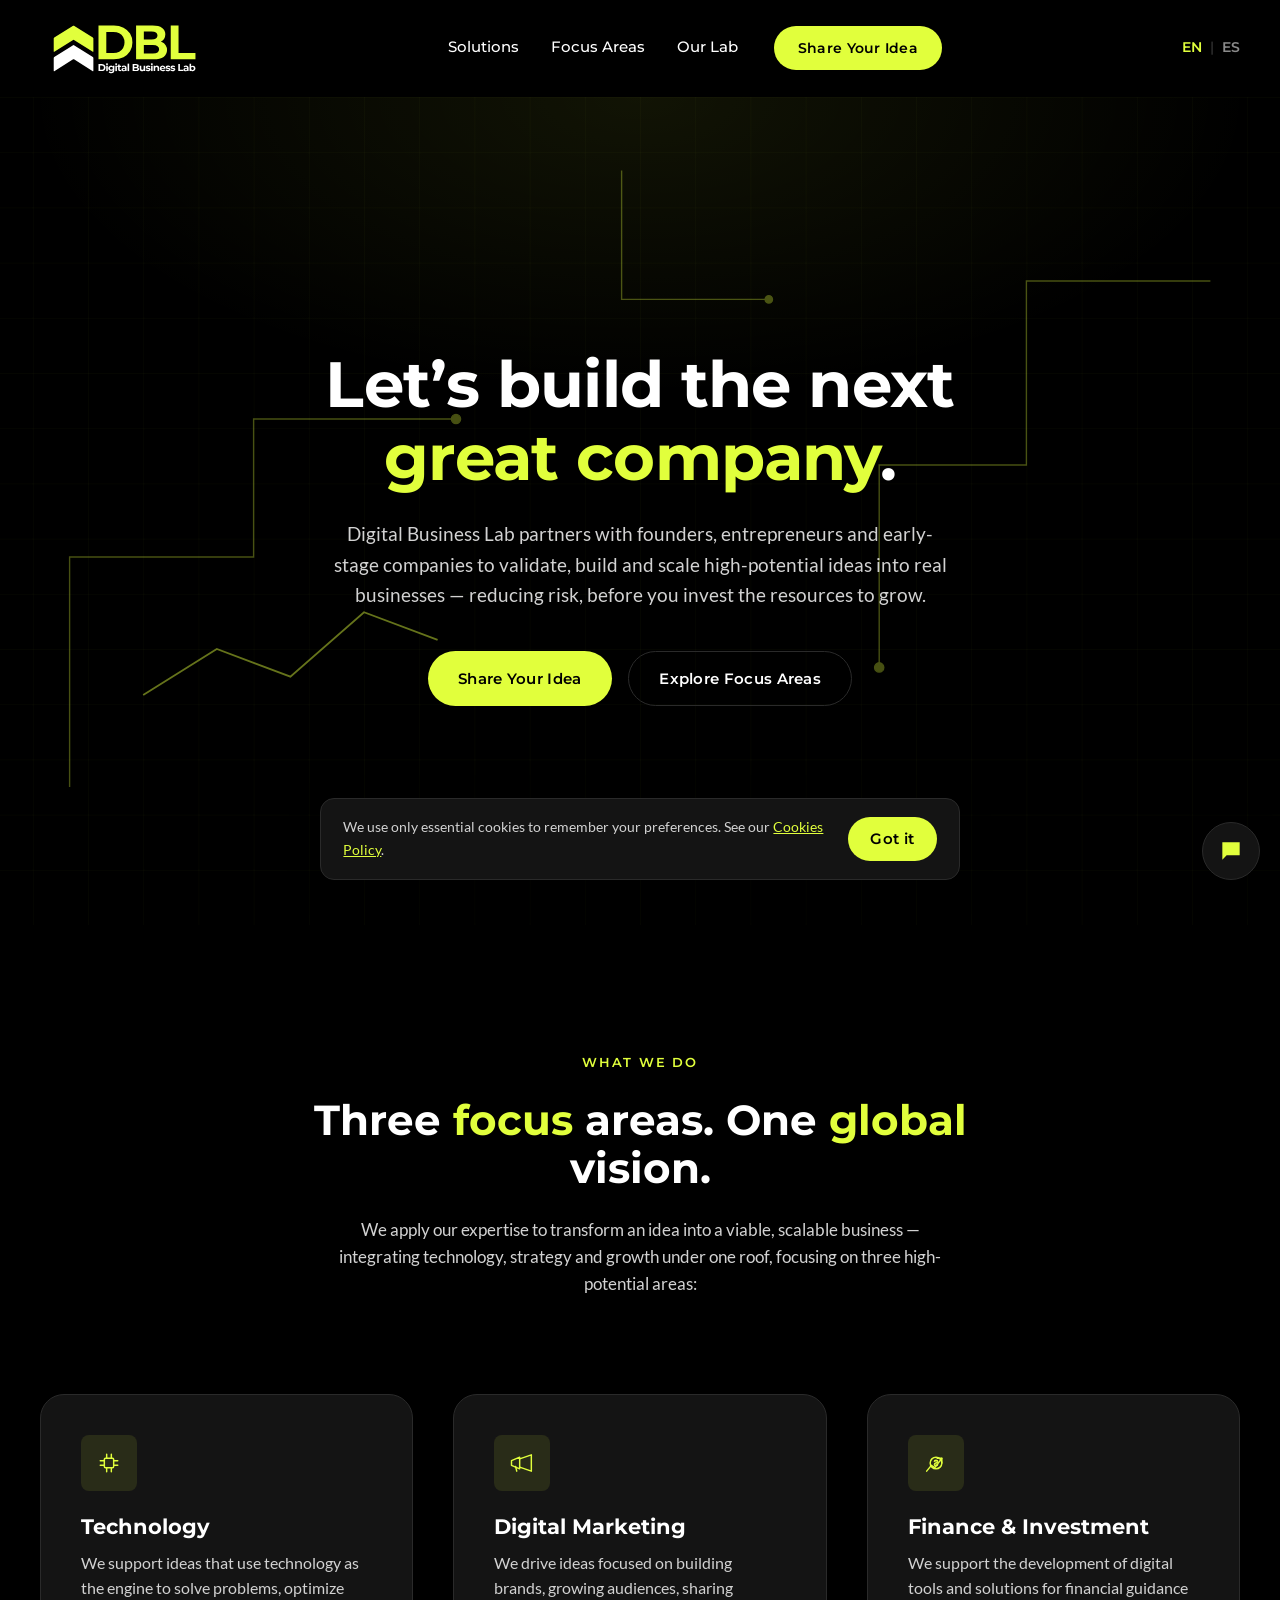
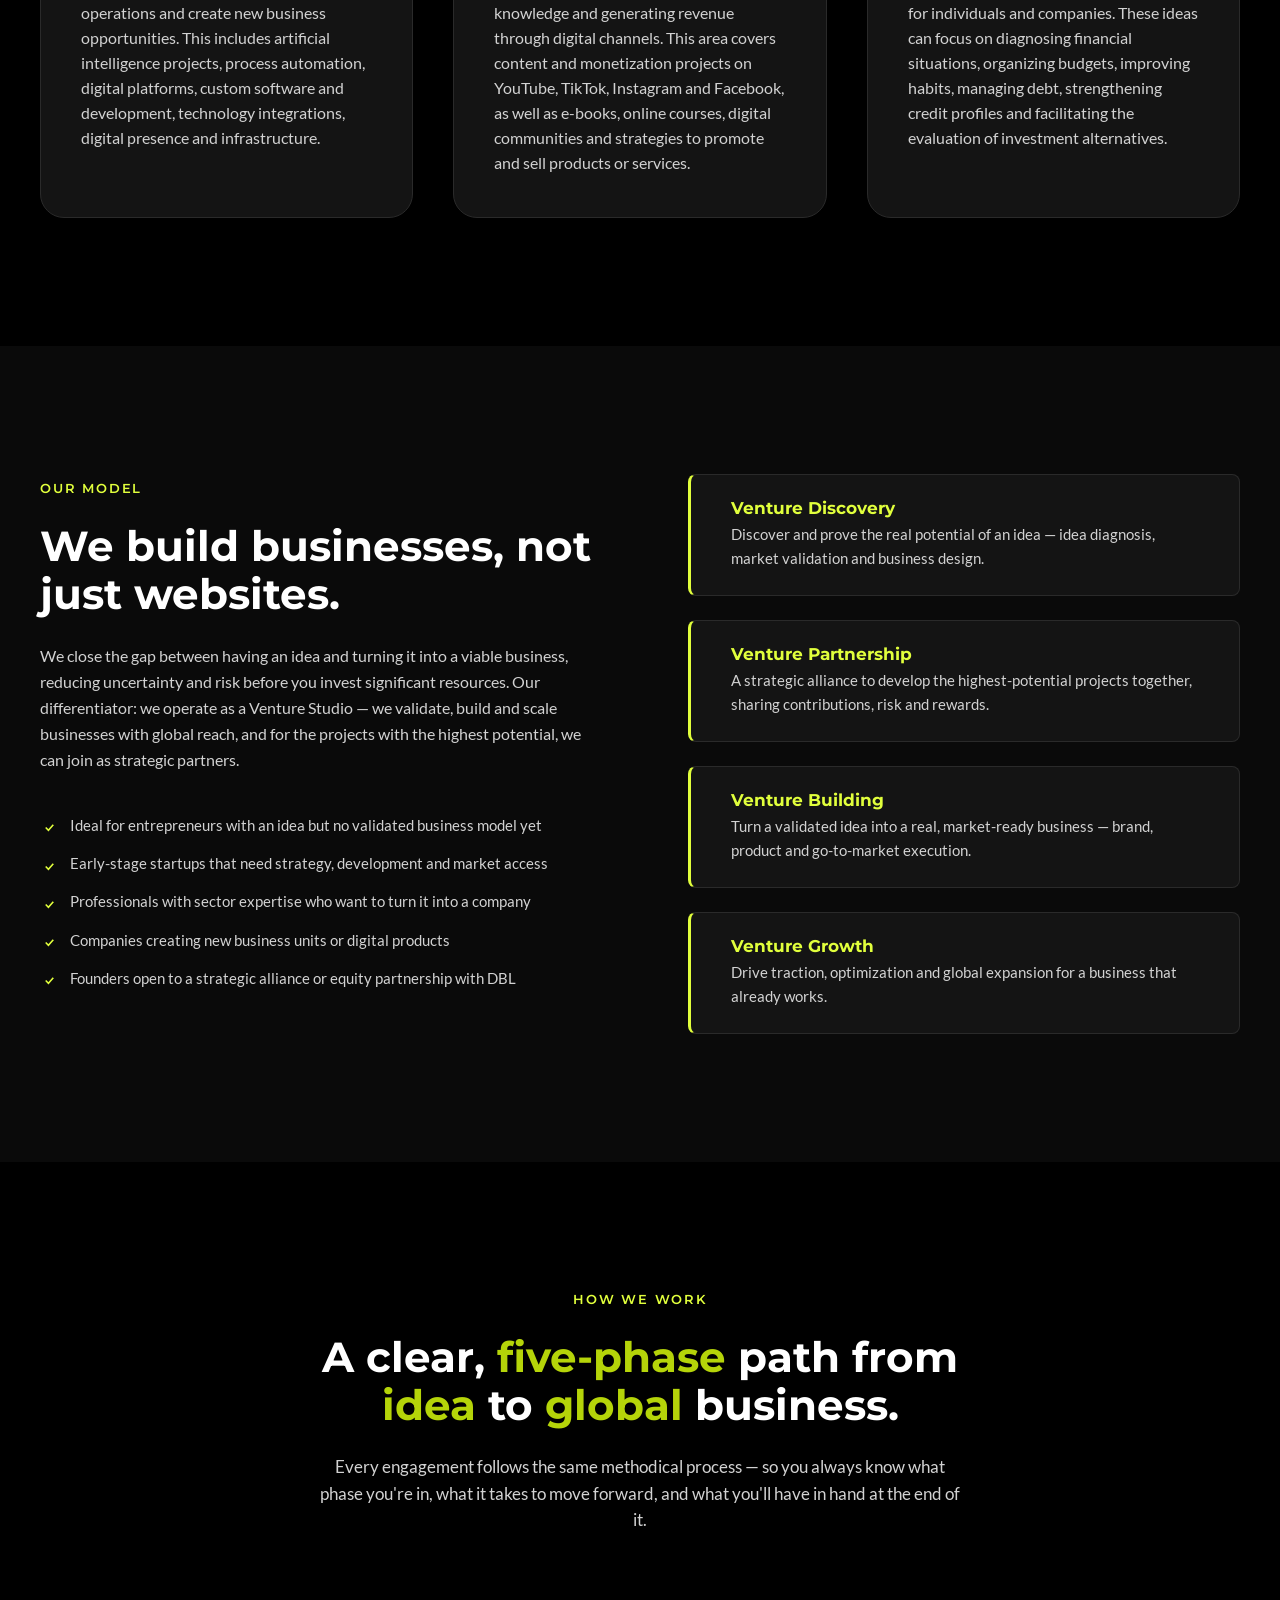
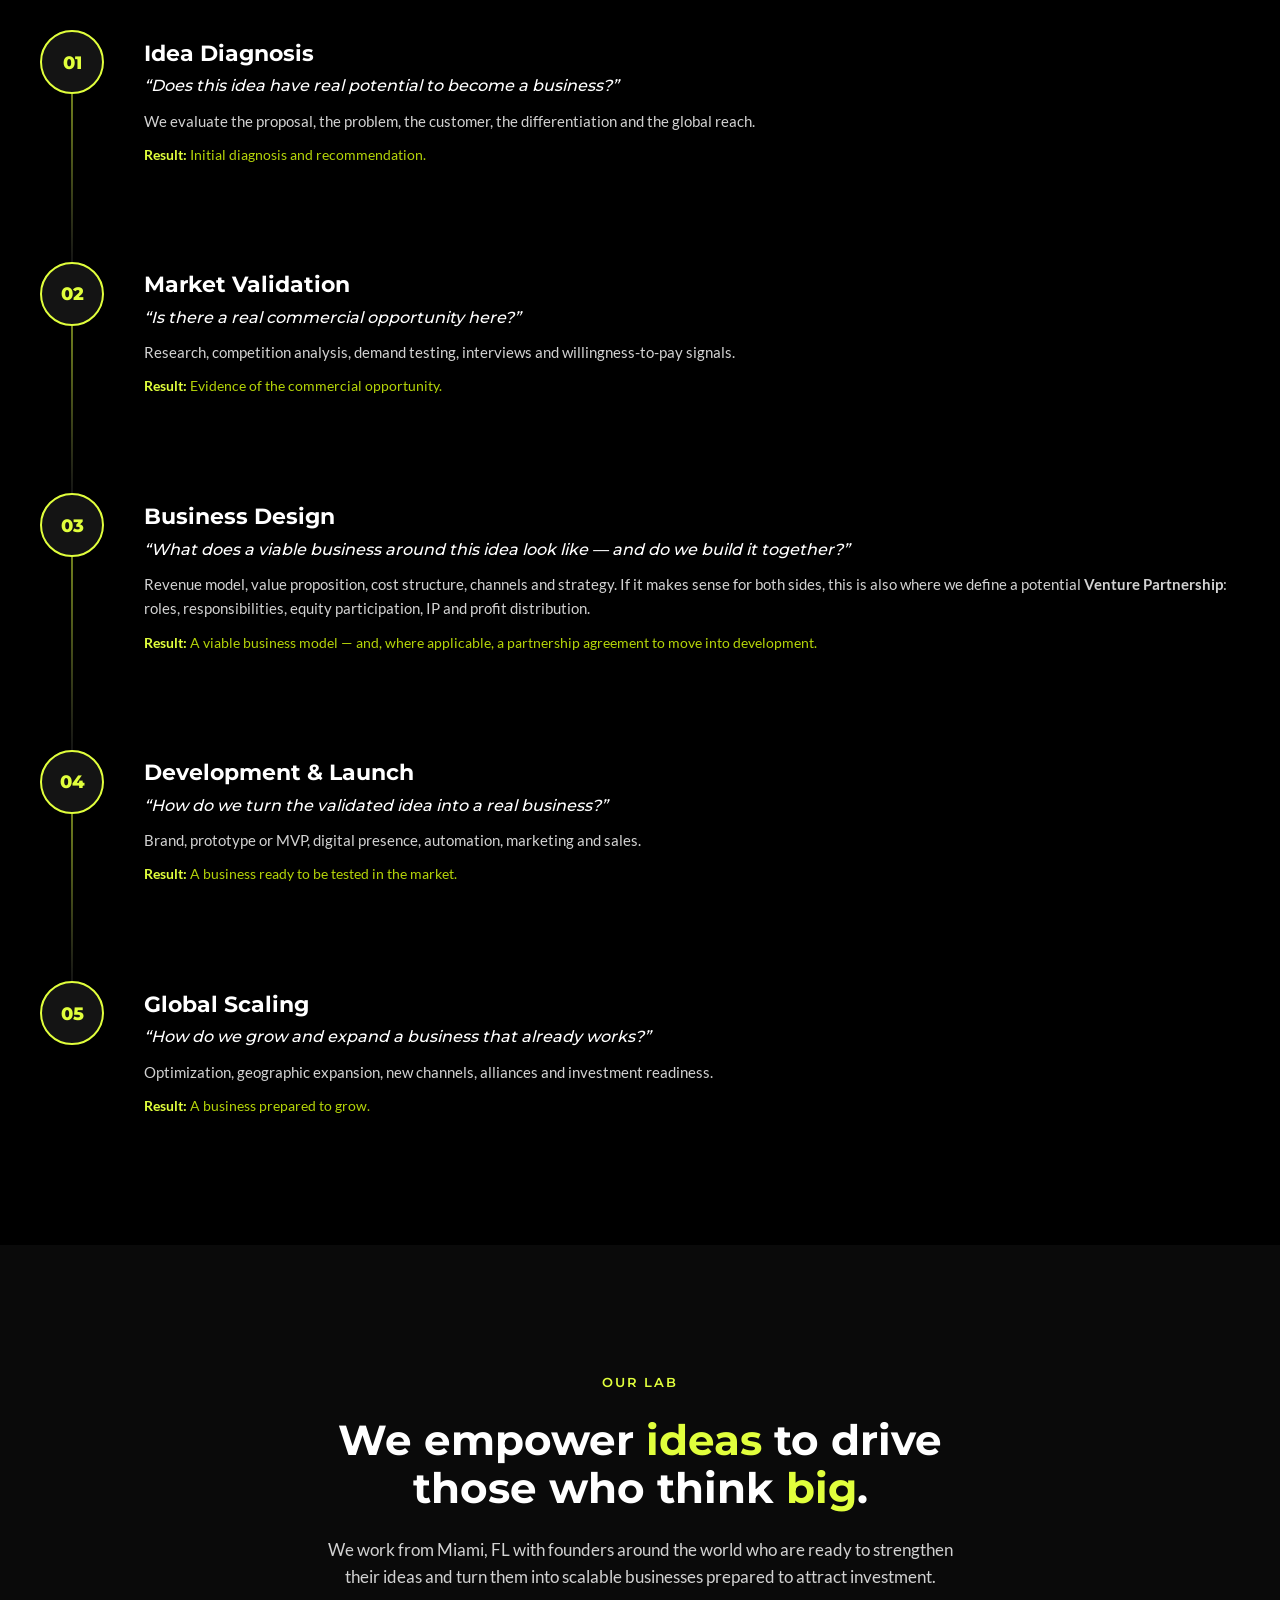
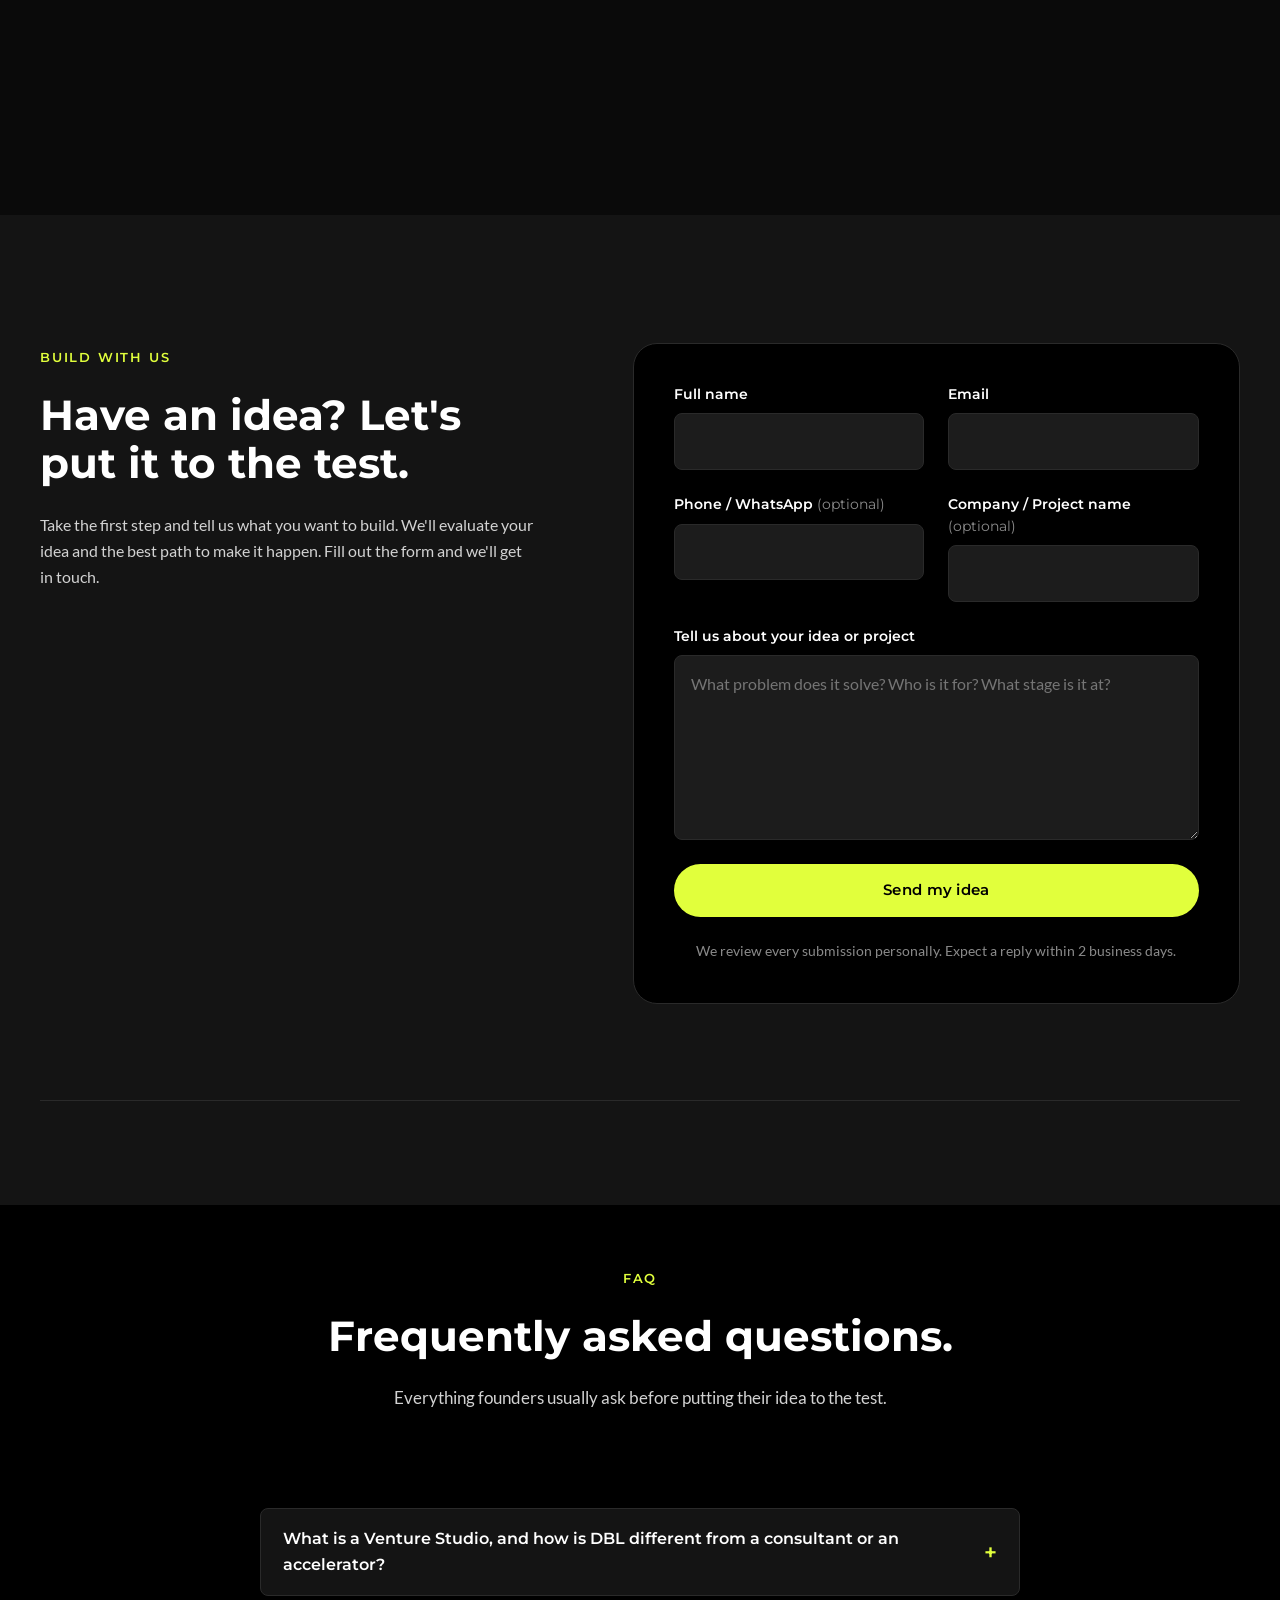
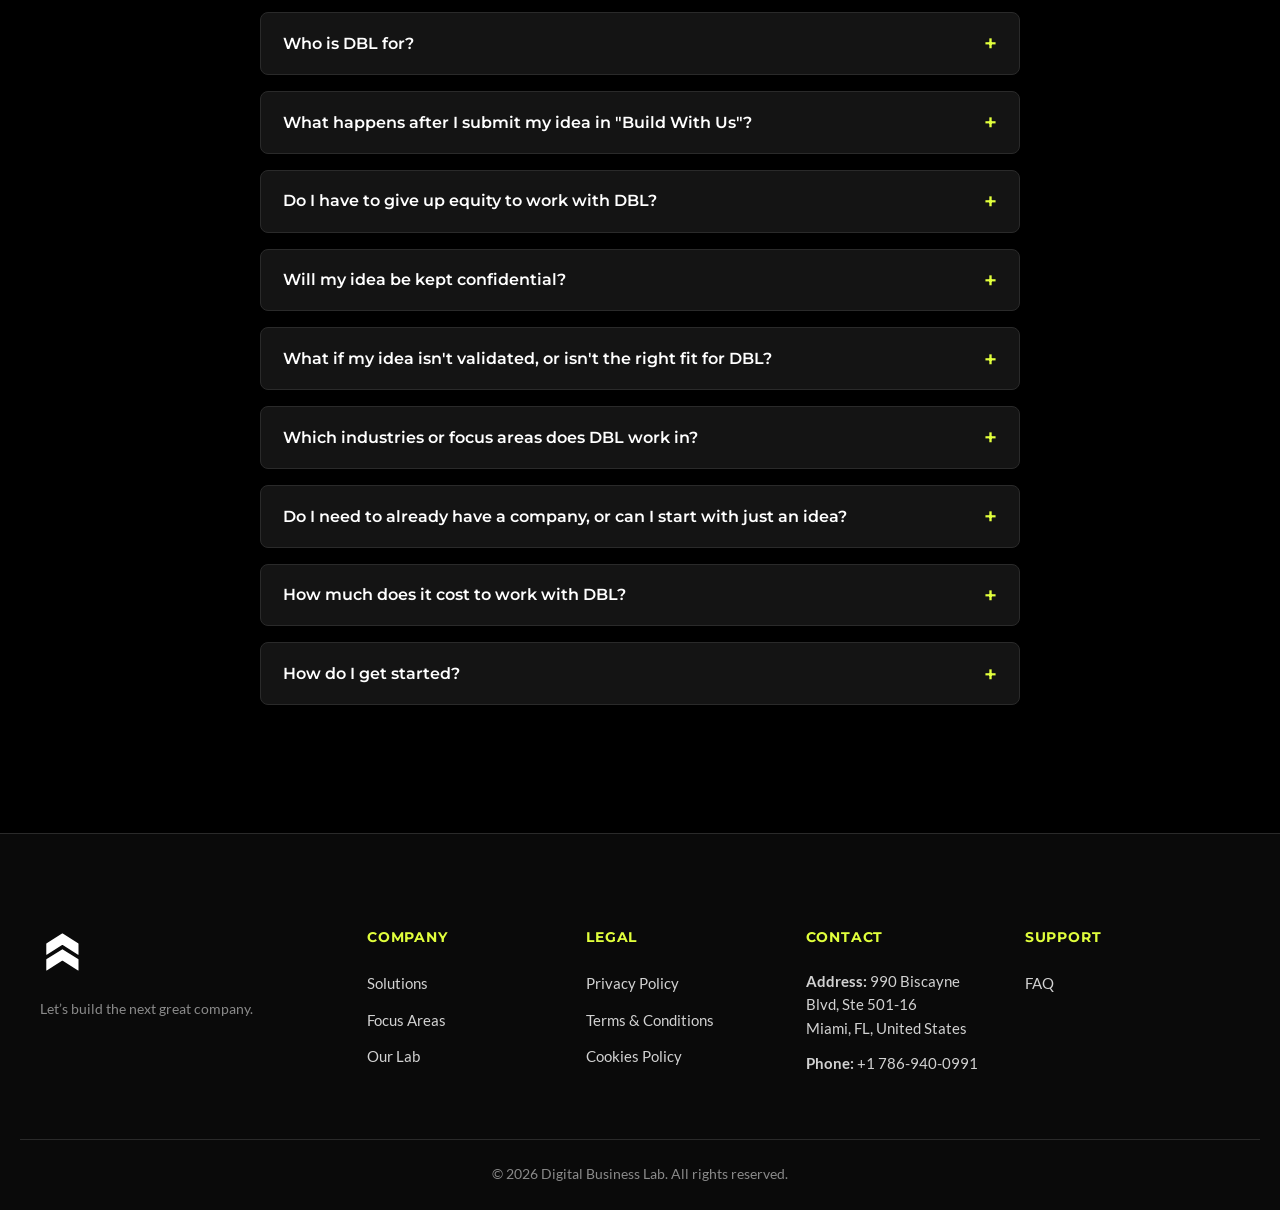
==== commit 89191bf2: "Fix bilingual mismatch, self-host brand fonts, footer logo and layout bugs - Translate the hero head" ====
--- a/index.html
+++ b/index.html
@@ -19,10 +19,6 @@
        for now rather than pointing at a placeholder domain). -->
 
   <link rel="icon" href="data:image/svg+xml,%3Csvg xmlns='http://www.w3.org/2000/svg' viewBox='0 0 100 100'%3E%3Cpath d='M50 15 L85 40 L70 40 L70 85 L30 85 L30 40 L15 40 Z' fill='%23E1FF3C'/%3E%3C/svg%3E">
-
-  <link rel="preconnect" href="https://fonts.googleapis.com">
-  <link rel="preconnect" href="https://fonts.gstatic.com" crossorigin>
-  <link href="https://fonts.googleapis.com/css2?family=Montserrat:wght@400;500;600;700;800&family=Lato:wght@300;400;700&display=swap" rel="stylesheet">
 
   <link rel="stylesheet" href="styles.css">
   <noscript><style>.reveal { opacity: 1 !important; transform: none !important; }</style></noscript>
@@ -91,7 +87,7 @@
         <h1 class="hero__title">Let&rsquo;s build the next <span class="text-accent">great company</span>.</h1>
         <p class="hero__subtitle">
           Digital Business Lab partners with founders, entrepreneurs and early-stage companies to validate,
-          build and scale high-potential ideas into real businesses — reducing risk before you invest the
+          build and scale high-potential ideas into real businesses — reducing risk, before you invest the
           resources to grow.
         </p>
         <div class="hero__actions">
@@ -397,8 +393,8 @@
     <div class="container footer__inner">
       <div class="footer__brand">
         <svg viewBox="0 0 448.15 452.19" class="footer__logo-svg" role="img" aria-label="Digital Business Lab">
-          <path class="cls-2" d="M391.45,135.74,234,37a6.91,6.91,0,0,0-7.3,0L69.05,135.74a7.32,7.32,0,0,0-4.41,7.79V250.89a2.48,2.48,0,0,0,3.83,2L220.21,172.2a5.48,5.48,0,0,1,5.81,0l125.09,78.44a2.48,2.48,0,0,0,3.83-2V143.53A9.21,9.21,0,0,0,391.45,135.74Z"/>
-          <path class="cls-2" d="M391.45,298.13,234,199.37a6.91,6.91,0,0,0-7.3,0L69.05,298.13a9.22,9.22,0,0,0-4.41,7.79V413.28a3.12,3.12,0,0,0,4.82,2.48l125.09-78.43a6.91,6.91,0,0,1,7.3,0L391,415.76a3.12,3.12,0,0,0,4.81-2.48V305.92A9.21,9.21,0,0,0,391.45,298.13Z"/>
+          <path class="cls-2" d="M391.45,135.74,234,37a6.91,6.91,0,0,0-7.3,0L69.05,135.74a9.22,9.22,0,0,0-4.41,7.79V250.89a3.12,3.12,0,0,0,4.82,2.48L226.6,154.83a6.91,6.91,0,0,1,7.3,0L391,253.37a3.12,3.12,0,0,0,4.81-2.48V143.53A9.21,9.21,0,0,0,391.45,135.74Z"/>
+          <path class="cls-2" d="M391.45,298.13,234,199.37a6.91,6.91,0,0,0-7.3,0L69.05,298.13a9.22,9.22,0,0,0-4.41,7.79V413.28a3.12,3.12,0,0,0,4.82,2.48L226.6,317.22a6.91,6.91,0,0,1,7.3,0L391,415.76a3.12,3.12,0,0,0,4.81-2.48V305.92A9.21,9.21,0,0,0,391.45,298.13Z"/>
         </svg>
         <p class="footer__tagline">Let&rsquo;s build the next great company.</p>
       </div>
@@ -413,13 +409,6 @@
       </div>
 
       <div class="footer__col">
-        <h4>Support</h4>
-        <ul>
-          <li><a href="#faq">FAQ</a></li>
-        </ul>
-      </div>
-
-      <div class="footer__col">
         <h4>Legal</h4>
         <ul>
           <li><a href="privacy-policy.html">Privacy Policy</a></li>
@@ -433,6 +422,13 @@
         <ul class="footer__contact">
           <li><strong>Address:</strong> 990 Biscayne Blvd, Ste 501-16<br>Miami, FL, United States</li>
           <li><strong>Phone:</strong> <a href="https://wa.me/17869400991" target="_blank" rel="noopener">+1 786-940-0991</a></li>
+        </ul>
+      </div>
+
+      <div class="footer__col">
+        <h4>Support</h4>
+        <ul>
+          <li><a href="#faq">FAQ</a></li>
         </ul>
       </div>
     </div>
--- a/styles.css
+++ b/styles.css
@@ -1,3 +1,71 @@
+/* =========================================================
+   DIGITAL BUSINESS LAB — Brand fonts (self-hosted, see
+   Assets/Branding/TIPOGRAFIA in the repo for the source files)
+   ========================================================= */
+@font-face {
+  font-family: 'Montserrat';
+  src: url('assets/fonts/montserrat/Montserrat-Regular.woff2') format('woff2');
+  font-weight: 400;
+  font-style: normal;
+  font-display: swap;
+}
+@font-face {
+  font-family: 'Montserrat';
+  src: url('assets/fonts/montserrat/Montserrat-Medium.woff2') format('woff2');
+  font-weight: 500;
+  font-style: normal;
+  font-display: swap;
+}
+@font-face {
+  font-family: 'Montserrat';
+  src: url('assets/fonts/montserrat/Montserrat-SemiBold.woff2') format('woff2');
+  font-weight: 600;
+  font-style: normal;
+  font-display: swap;
+}
+@font-face {
+  font-family: 'Montserrat';
+  src: url('assets/fonts/montserrat/Montserrat-Bold.woff2') format('woff2');
+  font-weight: 700;
+  font-style: normal;
+  font-display: swap;
+}
+@font-face {
+  font-family: 'Montserrat';
+  src: url('assets/fonts/montserrat/Montserrat-ExtraBold.woff2') format('woff2');
+  font-weight: 800;
+  font-style: normal;
+  font-display: swap;
+}
+@font-face {
+  font-family: 'Lato';
+  src: url('assets/fonts/lato/Lato-Light.woff2') format('woff2');
+  font-weight: 300;
+  font-style: normal;
+  font-display: swap;
+}
+@font-face {
+  font-family: 'Lato';
+  src: url('assets/fonts/lato/Lato-Regular.woff2') format('woff2');
+  font-weight: 400;
+  font-style: normal;
+  font-display: swap;
+}
+@font-face {
+  font-family: 'Lato';
+  src: url('assets/fonts/lato/Lato-Italic.woff2') format('woff2');
+  font-weight: 400;
+  font-style: italic;
+  font-display: swap;
+}
+@font-face {
+  font-family: 'Lato';
+  src: url('assets/fonts/lato/Lato-Bold.woff2') format('woff2');
+  font-weight: 700;
+  font-style: normal;
+  font-display: swap;
+}
+
 /* =========================================================
    DIGITAL BUSINESS LAB — Design Tokens
    ========================================================= */
@@ -201,7 +269,7 @@
 .navbar__logo-svg { height: 68px; width: auto; }
 
 /* DBL original imagotipo colors (from brand SVG) */
-.cls-1 { fill: #D6FF00; }
+.cls-1 { fill: var(--color-accent); }
 .cls-2 { fill: var(--color-white); }
 
 .navbar__nav {
@@ -327,6 +395,12 @@
 }
 .section--alt { background: var(--color-bg-alt); }
 .section--dark { background: var(--color-surface); }
+
+/* Build With Us sits directly above FAQ with no visual break between them
+   (same dark tone family), so the usual double section padding reads as an
+   empty gap — tighten just this boundary. */
+#build-with-us { padding-bottom: var(--space-xl); }
+#faq { padding-top: var(--space-xl); }
 
 .section__title {
   font-size: clamp(1.75rem, 3.4vw, 2.6rem);
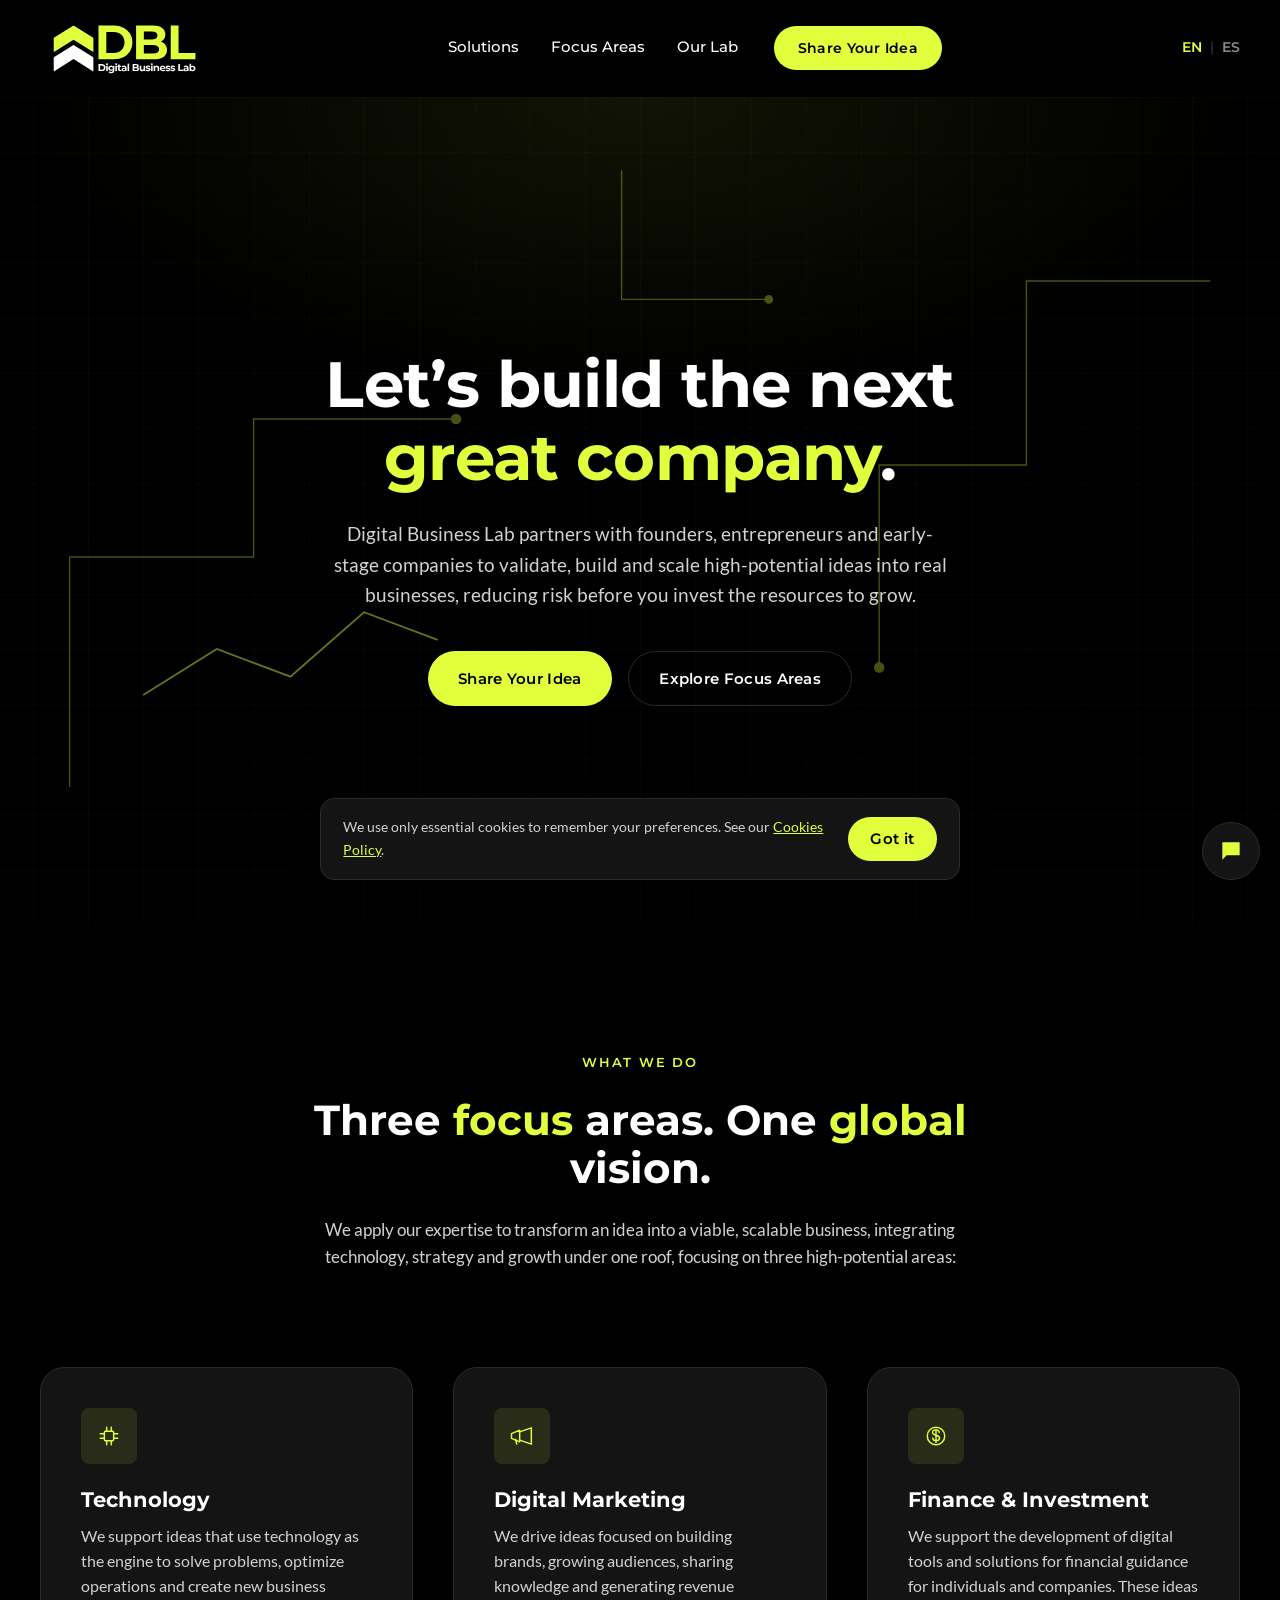
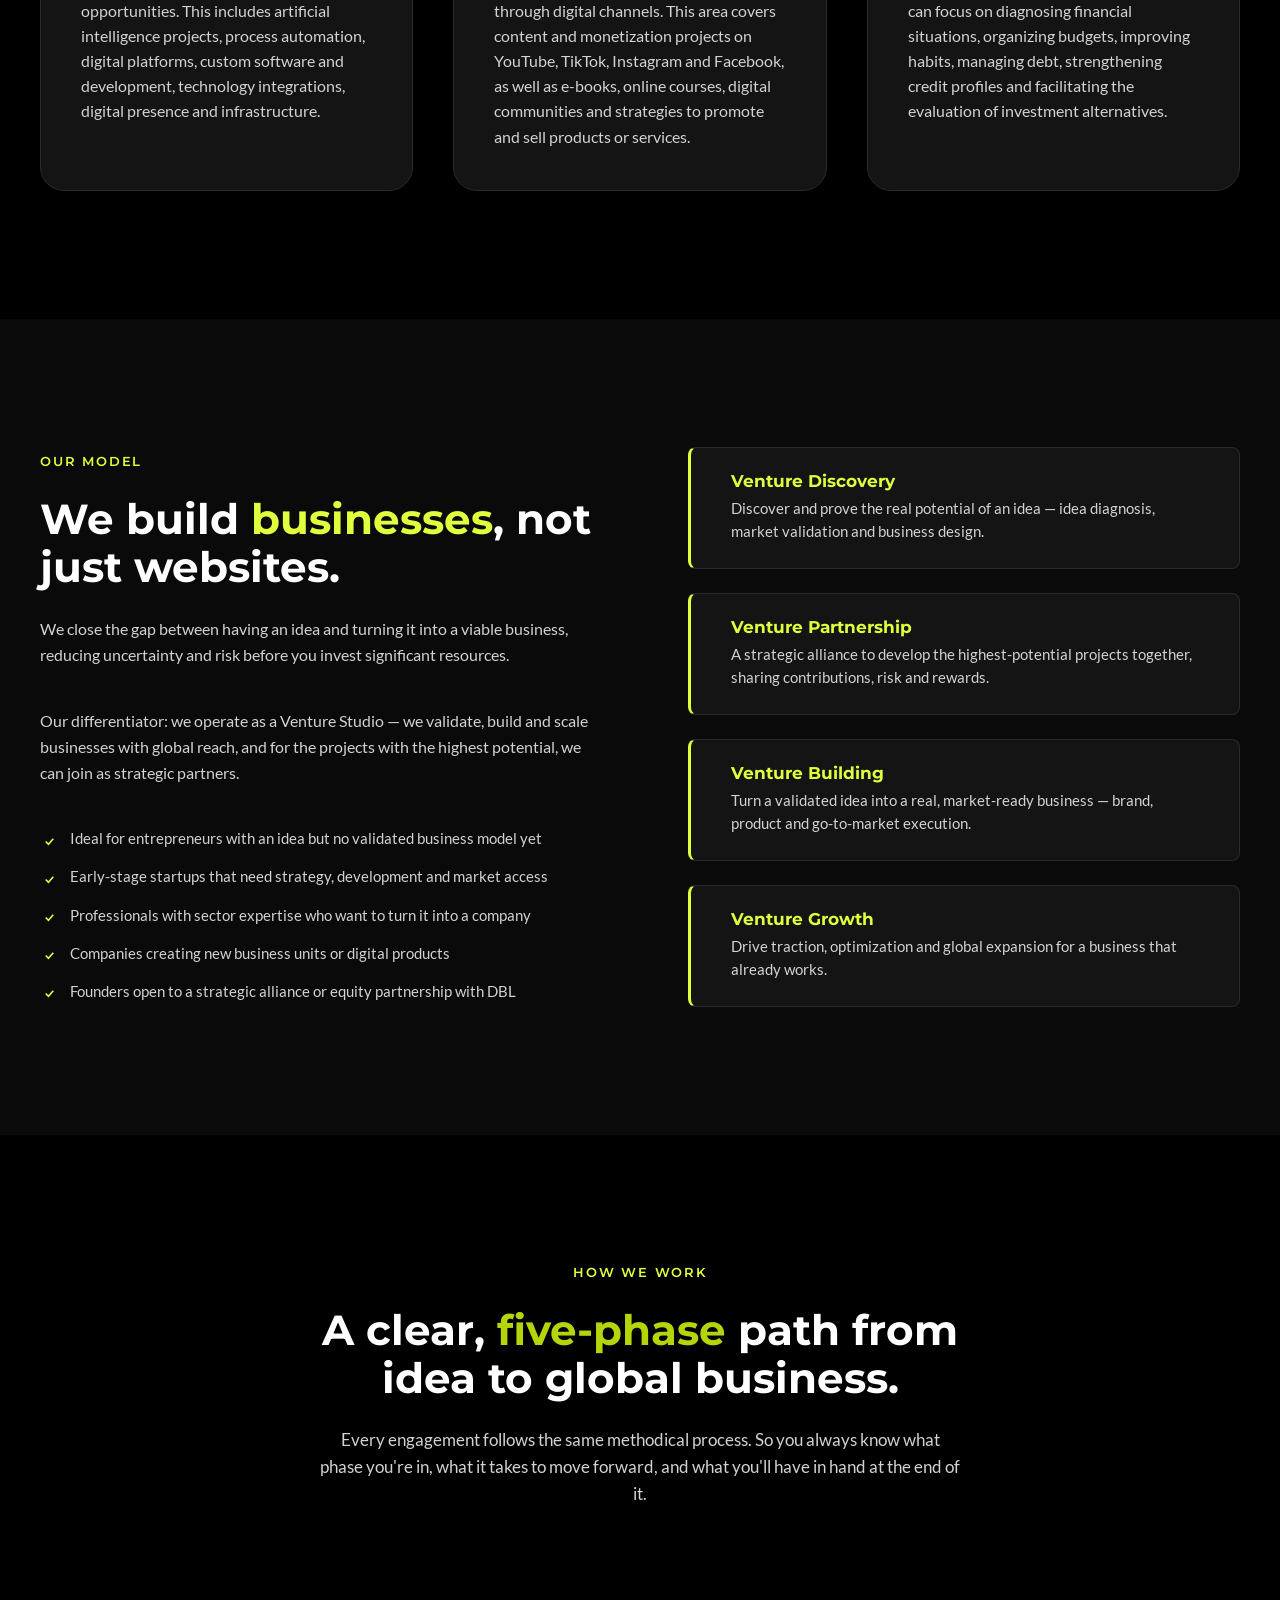
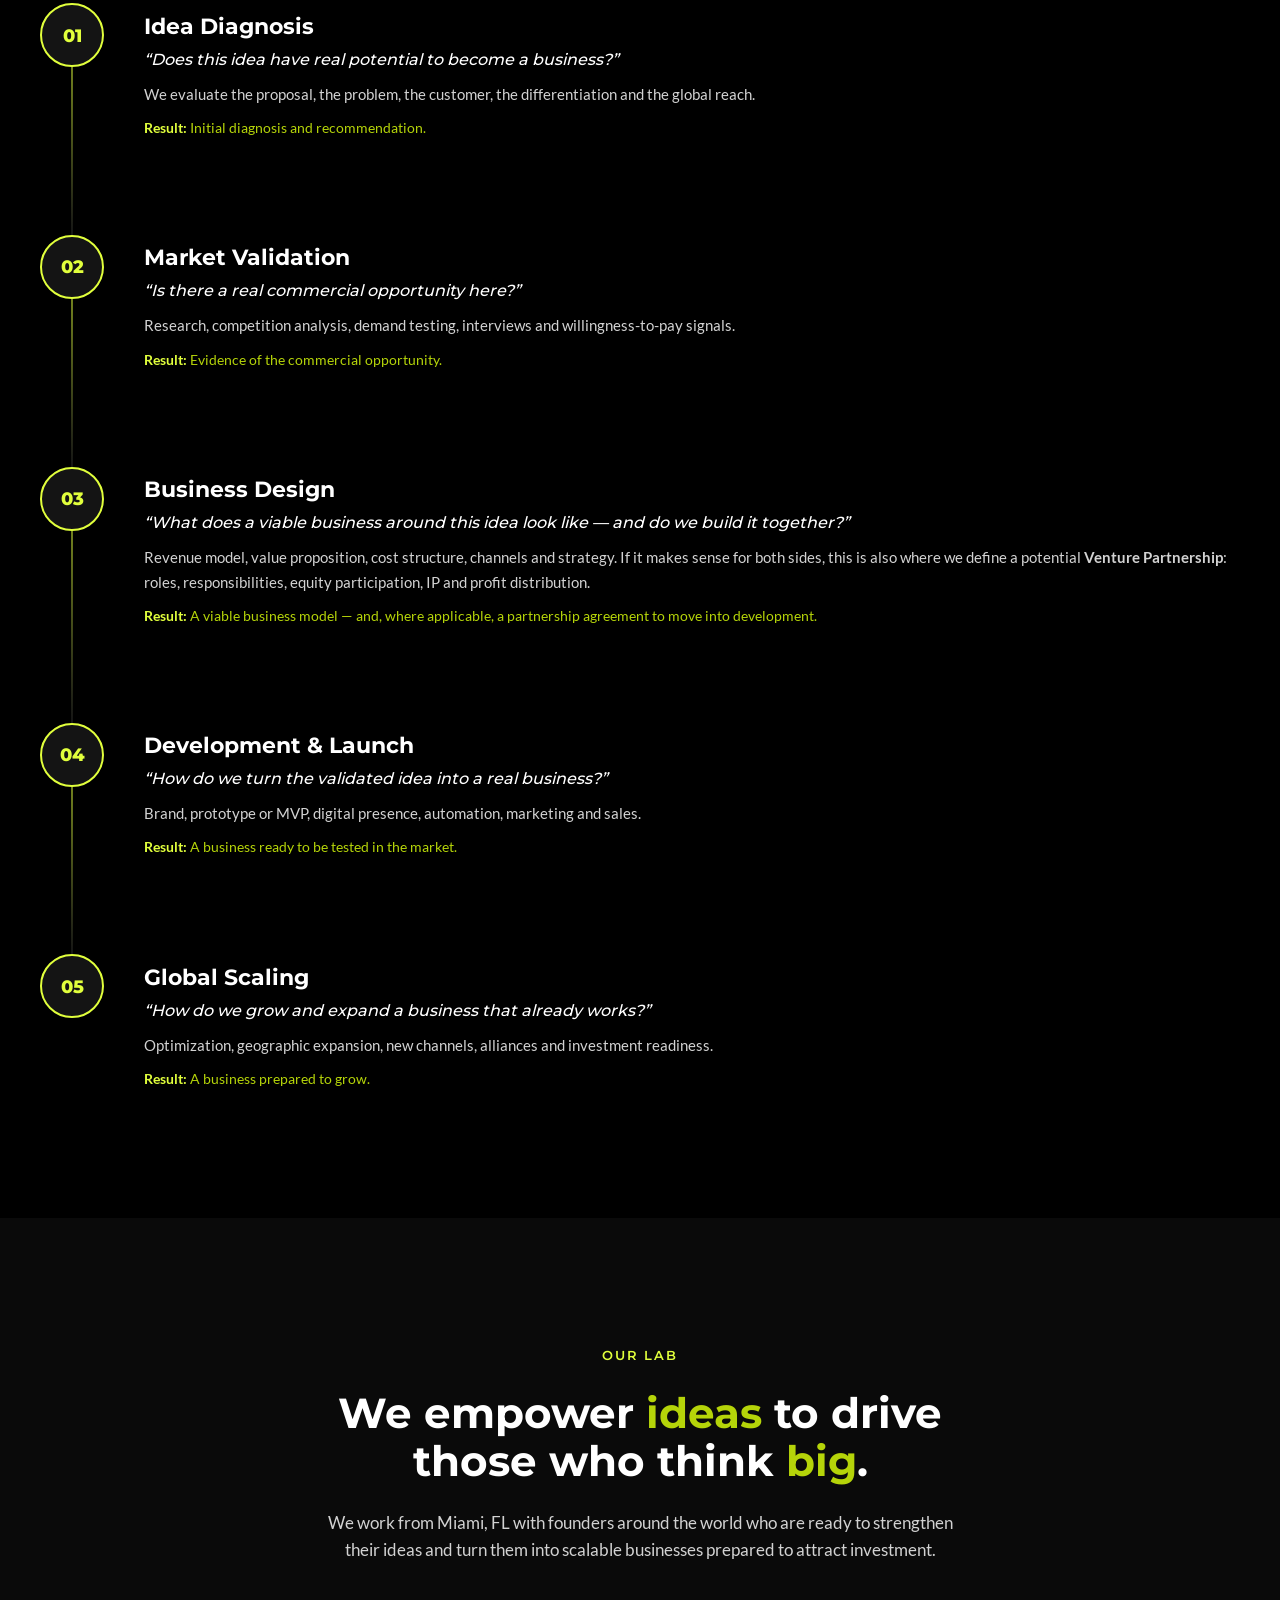
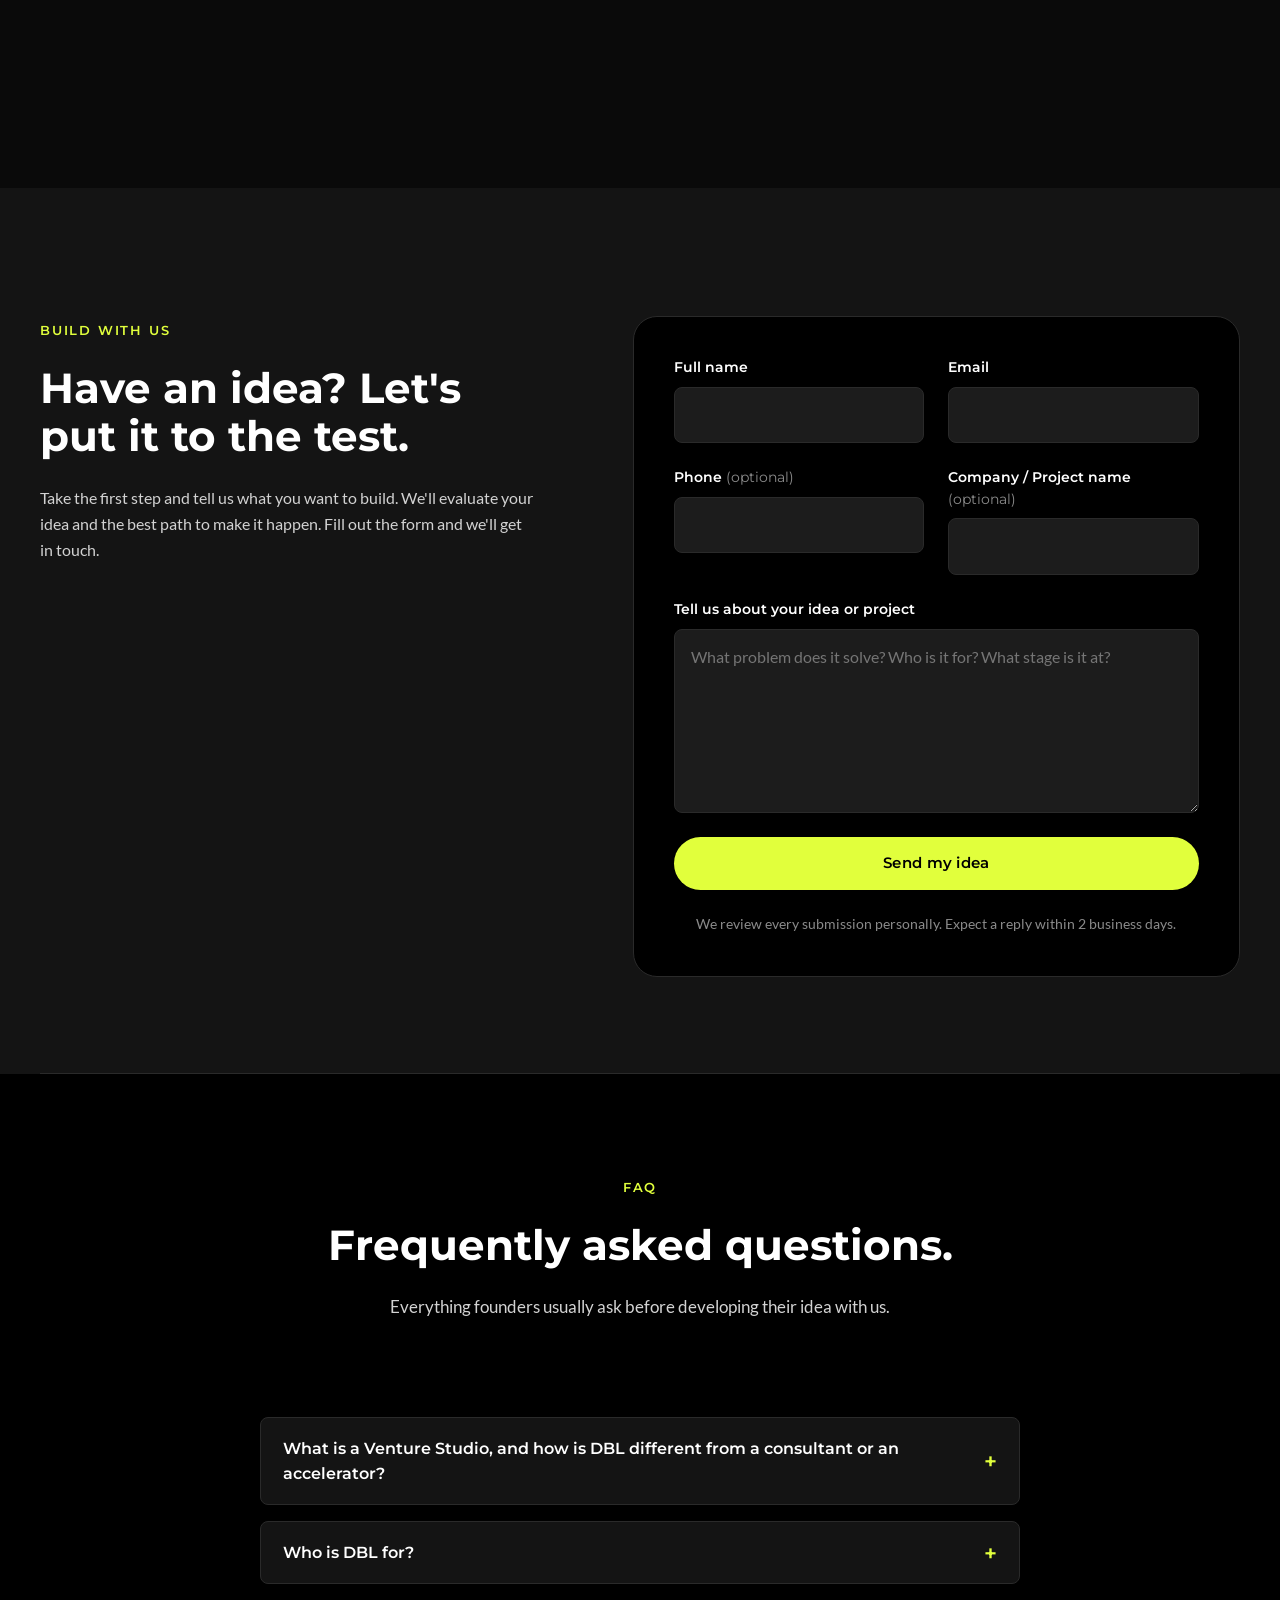
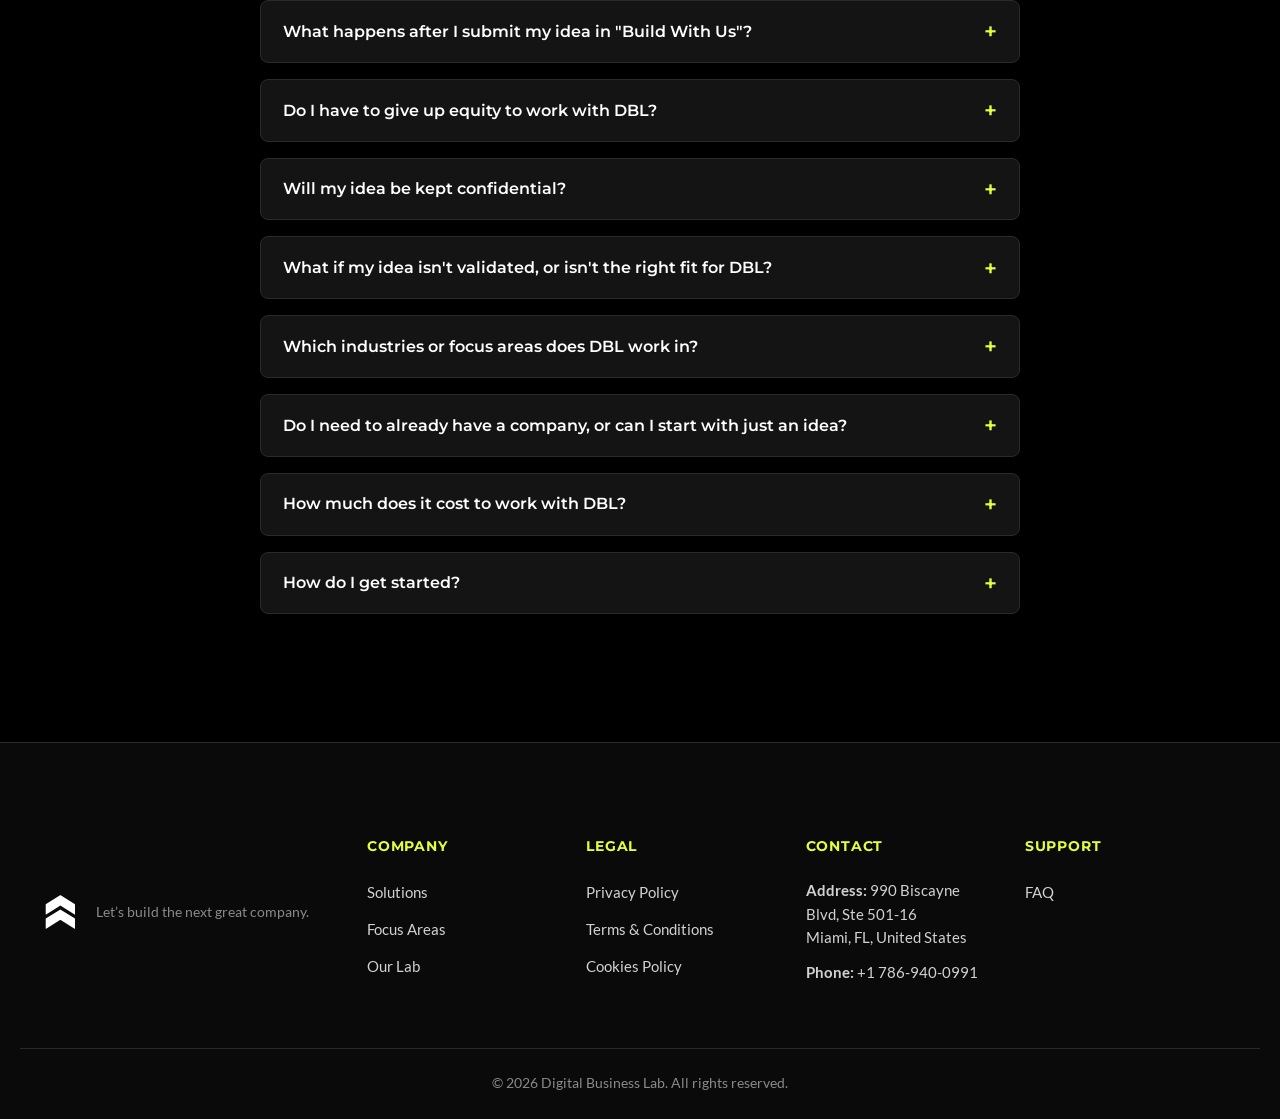
==== commit f805ffec: "Apply second Notion change request: copy, color, layout and legal-content fixes - Translate remainin" ====
--- a/index.html
+++ b/index.html
@@ -87,7 +87,7 @@
         <h1 class="hero__title">Let&rsquo;s build the next <span class="text-accent">great company</span>.</h1>
         <p class="hero__subtitle">
           Digital Business Lab partners with founders, entrepreneurs and early-stage companies to validate,
-          build and scale high-potential ideas into real businesses — reducing risk, before you invest the
+          build and scale high-potential ideas into real businesses, reducing risk before you invest the
           resources to grow.
         </p>
         <div class="hero__actions">
@@ -103,7 +103,7 @@
         <p class="eyebrow eyebrow--center">What We Do</p>
         <h2 class="section__title reveal">Three <span class="text-accent">focus</span> areas. One <span class="text-accent">global</span> vision.</h2>
         <p class="section__lead reveal">
-          We apply our expertise to transform an idea into a viable, scalable business — integrating technology,
+          We apply our expertise to transform an idea into a viable, scalable business, integrating technology,
           strategy and growth under one roof, focusing on three high-potential areas:
         </p>
 
@@ -136,7 +136,7 @@
 
           <article class="card reveal">
             <div class="card__icon" aria-hidden="true">
-              <svg viewBox="0 0 48 48" fill="none"><circle cx="24" cy="24" r="10" stroke="var(--color-accent)" stroke-width="2.5"/><path d="M24 19v10M21 21.5c0-1.4 1.3-2.5 3-2.5s3 1.1 3 2.5-1.3 2.5-3 2.5-3 1.1-3 2.5 1.3 2.5 3 2.5 3-1.1 3-2.5" stroke="var(--color-accent)" stroke-width="2" stroke-linecap="round"/><path d="M8 38 L16 28 L22 32 L34 16" stroke="var(--color-accent)" stroke-width="2.5" stroke-linecap="round" stroke-linejoin="round"/><path d="M26 16 H34 V24" stroke="var(--color-accent)" stroke-width="2.5" stroke-linecap="round" stroke-linejoin="round"/></svg>
+              <svg viewBox="0 0 48 48" fill="none"><circle cx="24" cy="24" r="15" stroke="var(--color-accent)" stroke-width="2.5"/><path d="M24 13v22M29.5 18c0-2.7-2.6-4.5-5.5-4.5-3.3 0-6 1.9-6 4.6 0 2.7 2.6 3.7 6 4.6 3.5.9 6 1.9 6 4.7 0 2.7-2.7 4.6-6 4.6-2.9 0-5.5-1.8-5.5-4.5" stroke="var(--color-accent)" stroke-width="2.5" stroke-linecap="round" stroke-linejoin="round"/></svg>
             </div>
             <h3 class="card__title">Finance &amp; Investment</h3>
             <p class="card__text">
@@ -156,12 +156,15 @@
         <div class="split">
           <div class="split__col reveal">
             <p class="eyebrow">Our Model</p>
-            <h2 class="section__title section__title--left">We build businesses, not just websites.</h2>
+            <h2 class="section__title section__title--left">We build <span class="text-accent">businesses</span>, not just websites.</h2>
             <p class="split__text">
               We close the gap between having an idea and turning it into a viable business, reducing
-              uncertainty and risk before you invest significant resources. Our differentiator: we operate
-              as a Venture Studio — we validate, build and scale businesses with global reach, and for the
-              projects with the highest potential, we can join as strategic partners.
+              uncertainty and risk before you invest significant resources.
+            </p>
+            <p class="split__text">
+              Our differentiator: we operate as a Venture Studio — we validate, build and scale businesses
+              with global reach, and for the projects with the highest potential, we can join as strategic
+              partners.
             </p>
             <ul class="checklist">
               <li>Ideal for entrepreneurs with an idea but no validated business model yet</li>
@@ -200,9 +203,9 @@
     <section class="section" id="process">
       <div class="container">
         <p class="eyebrow eyebrow--center">How We Work</p>
-        <h2 class="section__title reveal">A clear, <span class="text-olive">five-phase</span> path from <span class="text-olive">idea</span> to <span class="text-olive">global</span> business.</h2>
+        <h2 class="section__title reveal">A clear, <span class="text-olive">five-phase</span> path from idea to global business.</h2>
         <p class="section__lead reveal">
-          Every engagement follows the same methodical process — so you always know what phase you're in,
+          Every engagement follows the same methodical process. So you always know what phase you're in,
           what it takes to move forward, and what you'll have in hand at the end of it.
         </p>
 
@@ -264,7 +267,7 @@
     <section class="section section--alt" id="about">
       <div class="container">
         <p class="eyebrow eyebrow--center">Our Lab</p>
-        <h2 class="section__title reveal">We empower <span class="text-accent">ideas</span> to drive those who think <span class="text-accent">big</span>.</h2>
+        <h2 class="section__title reveal">We empower <span class="text-olive">ideas</span> to drive those who think <span class="text-olive">big</span>.</h2>
         <p class="section__lead reveal">
           We work from Miami, FL with founders around the world who are ready to strengthen their ideas and turn
           them into scalable businesses prepared to attract investment.
@@ -315,7 +318,7 @@
             </div>
             <div class="form-row">
               <div class="form-field">
-                <label for="phone">Phone / WhatsApp <span class="optional">(optional)</span></label>
+                <label for="phone">Phone <span class="optional">(optional)</span></label>
                 <input type="tel" id="phone" name="phone" autocomplete="tel">
               </div>
               <div class="form-field">
@@ -339,7 +342,7 @@
       <div class="container">
         <p class="eyebrow eyebrow--center">FAQ</p>
         <h2 class="section__title reveal">Frequently asked questions.</h2>
-        <p class="section__lead reveal">Everything founders usually ask before putting their idea to the test.</p>
+        <p class="section__lead reveal">Everything founders usually ask before developing their idea with us.</p>
 
         <div class="faq-list reveal">
           <details class="faq-item">
@@ -445,7 +448,7 @@
   <div class="chat-widget">
     <div class="chat-popover" id="chatPopover" role="status" hidden>
       <p><strong>Chat</strong> — Coming soon.</p>
-      <p>In the meantime, reach us on WhatsApp: <a href="https://wa.me/17869400991" target="_blank" rel="noopener">+1 786-940-0991</a></p>
+      <p>In the meantime, reach us by phone: <a href="https://wa.me/17869400991" target="_blank" rel="noopener">+1 786-940-0991</a></p>
     </div>
     <button type="button" class="chat-toggle" id="chatToggle" aria-expanded="false" aria-controls="chatPopover" aria-label="Chat with us">
       <svg viewBox="0 0 24 24" fill="none" aria-hidden="true">
--- a/styles.css
+++ b/styles.css
@@ -399,7 +399,7 @@
 /* Build With Us sits directly above FAQ with no visual break between them
    (same dark tone family), so the usual double section padding reads as an
    empty gap — tighten just this boundary. */
-#build-with-us { padding-bottom: var(--space-xl); }
+#build-with-us { padding-bottom: 0; }
 #faq { padding-top: var(--space-xl); }
 
 .section__title {
@@ -691,6 +691,37 @@
 }
 
 .legal__body a { color: var(--color-accent); text-decoration: underline; }
+
+.legal__body strong { color: var(--color-white); }
+
+.legal__body ul {
+  color: var(--color-text-muted);
+  font-size: 0.96rem;
+  line-height: 1.7;
+  margin: 0 0 0.75rem 1.25rem;
+  padding: 0;
+}
+.legal__body li { margin-bottom: 0.35rem; }
+
+.legal__body table {
+  width: 100%;
+  border-collapse: collapse;
+  margin: 0.5rem 0 1rem;
+  font-size: 0.85rem;
+  color: var(--color-text-muted);
+}
+.legal__body th,
+.legal__body td {
+  border: 1px solid var(--color-border);
+  padding: 0.5rem 0.65rem;
+  text-align: left;
+  vertical-align: top;
+}
+.legal__body th {
+  color: var(--color-white);
+  font-family: var(--font-heading);
+  font-weight: 600;
+}
 
 .legal__disclaimer {
   margin-top: var(--space-lg);
@@ -800,8 +831,13 @@
   padding-bottom: var(--space-xl);
 }
 
-.footer__logo-svg { height: 44px; width: auto; margin-bottom: var(--space-sm); }
-.footer__tagline { color: var(--color-text-faint); font-size: 0.9rem; line-height: 1.7; }
+.footer__brand {
+  display: flex;
+  align-items: center;
+  gap: var(--space-sm);
+}
+.footer__logo-svg { height: 40px; width: auto; flex-shrink: 0; }
+.footer__tagline { color: var(--color-text-faint); font-size: 0.9rem; line-height: 1.4; }
 
 .footer__col h4 {
   font-size: 0.85rem;
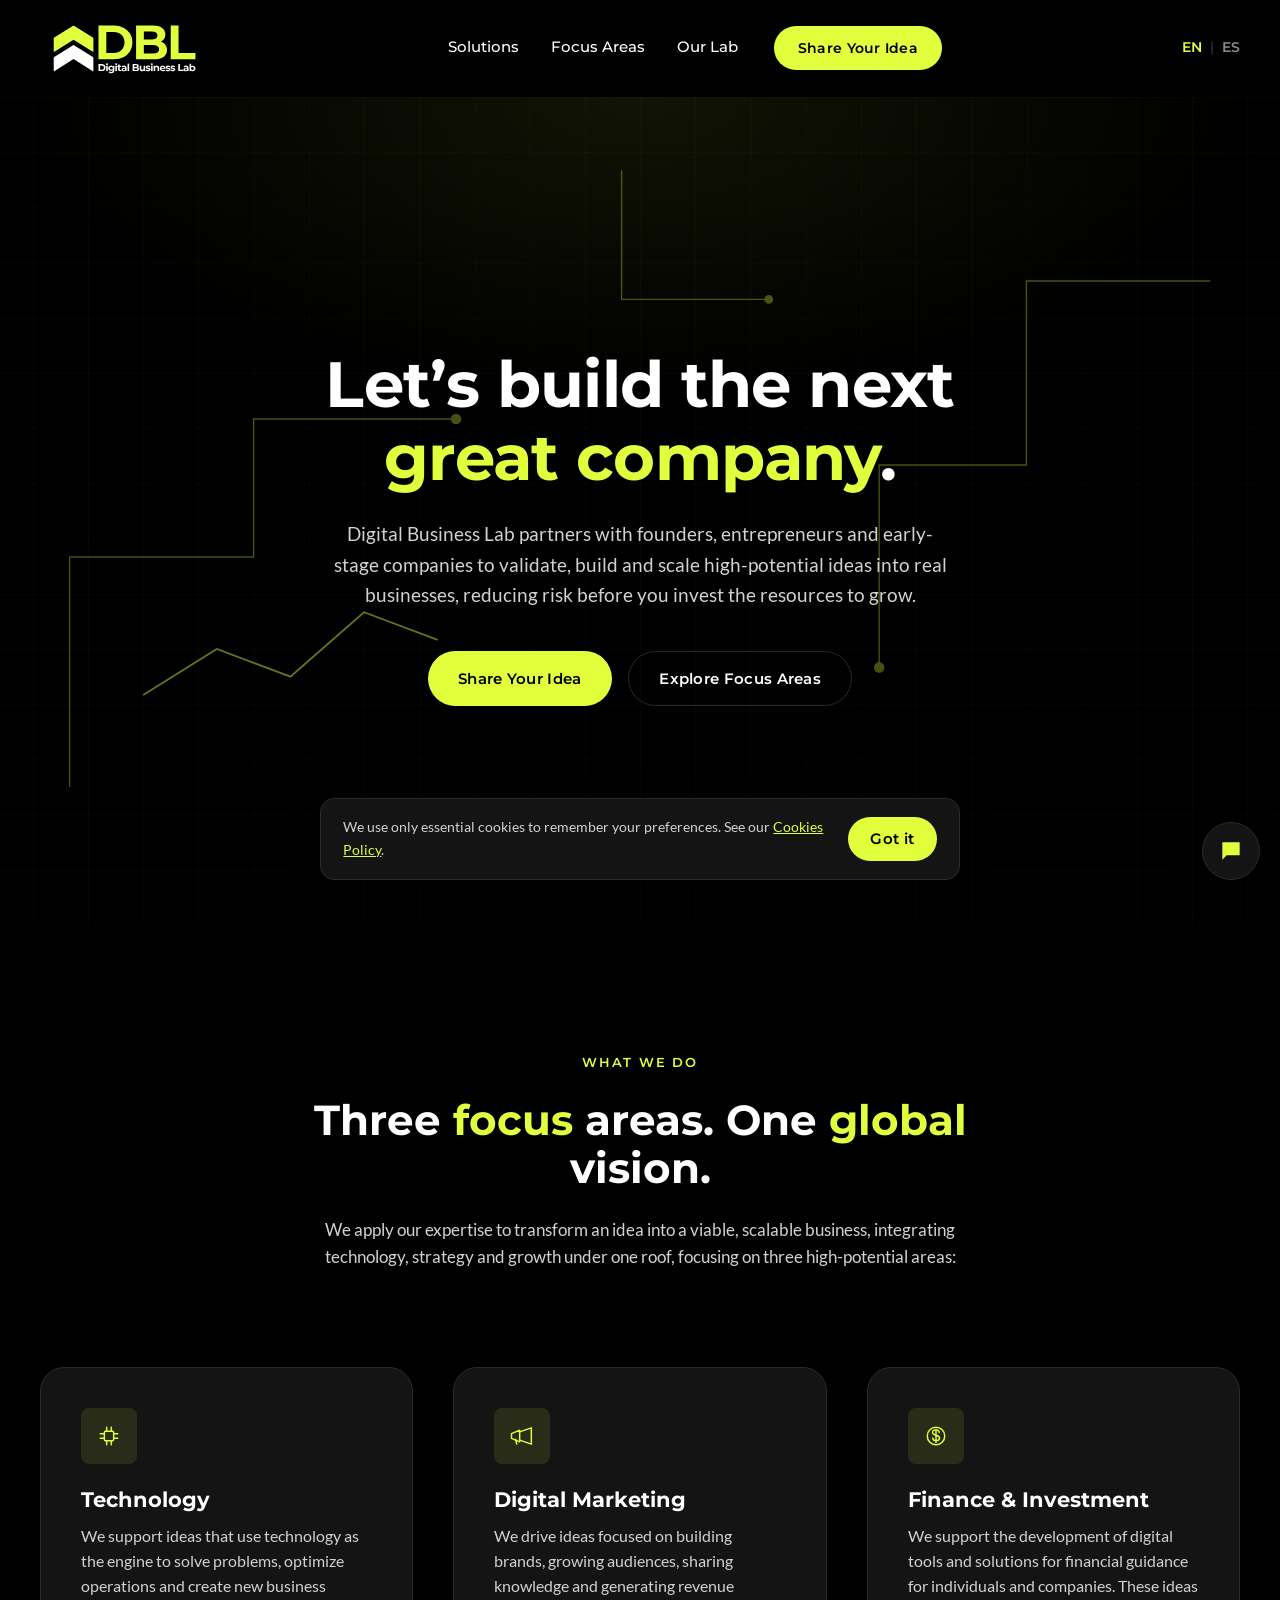
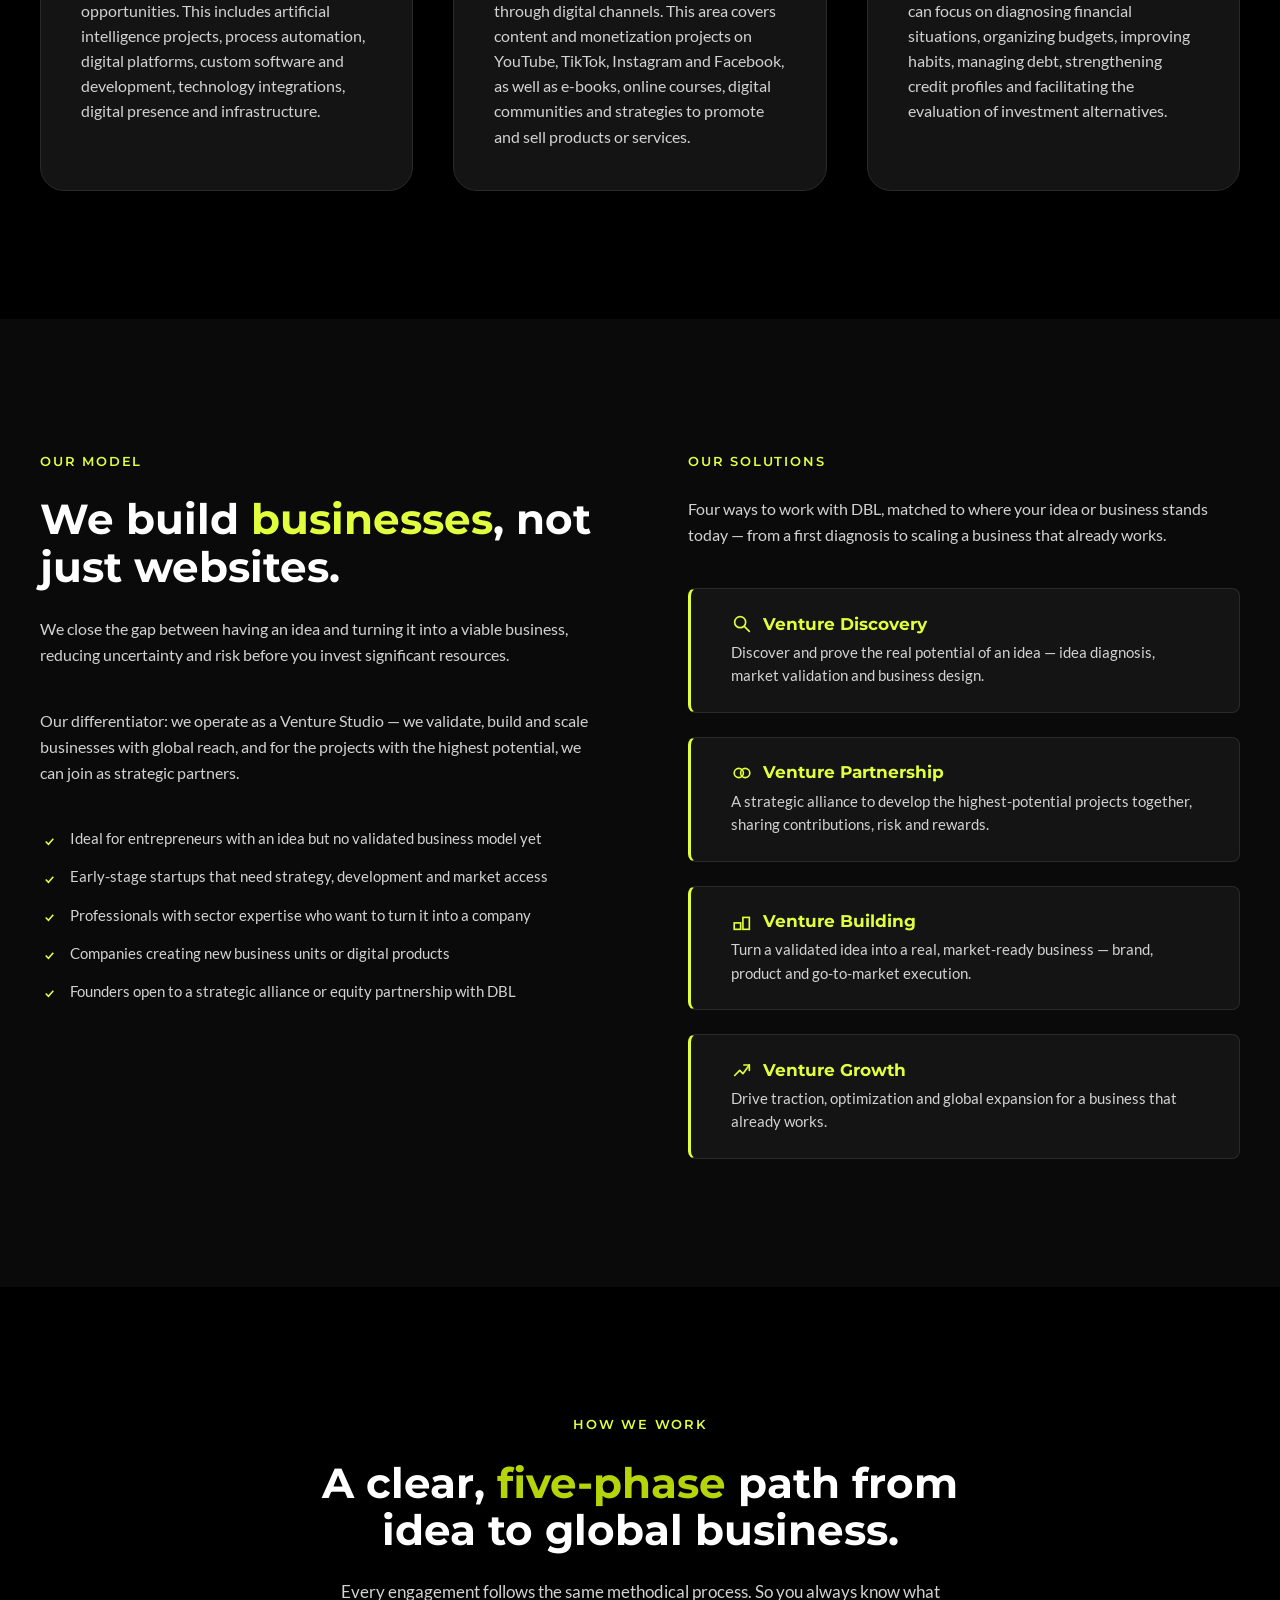
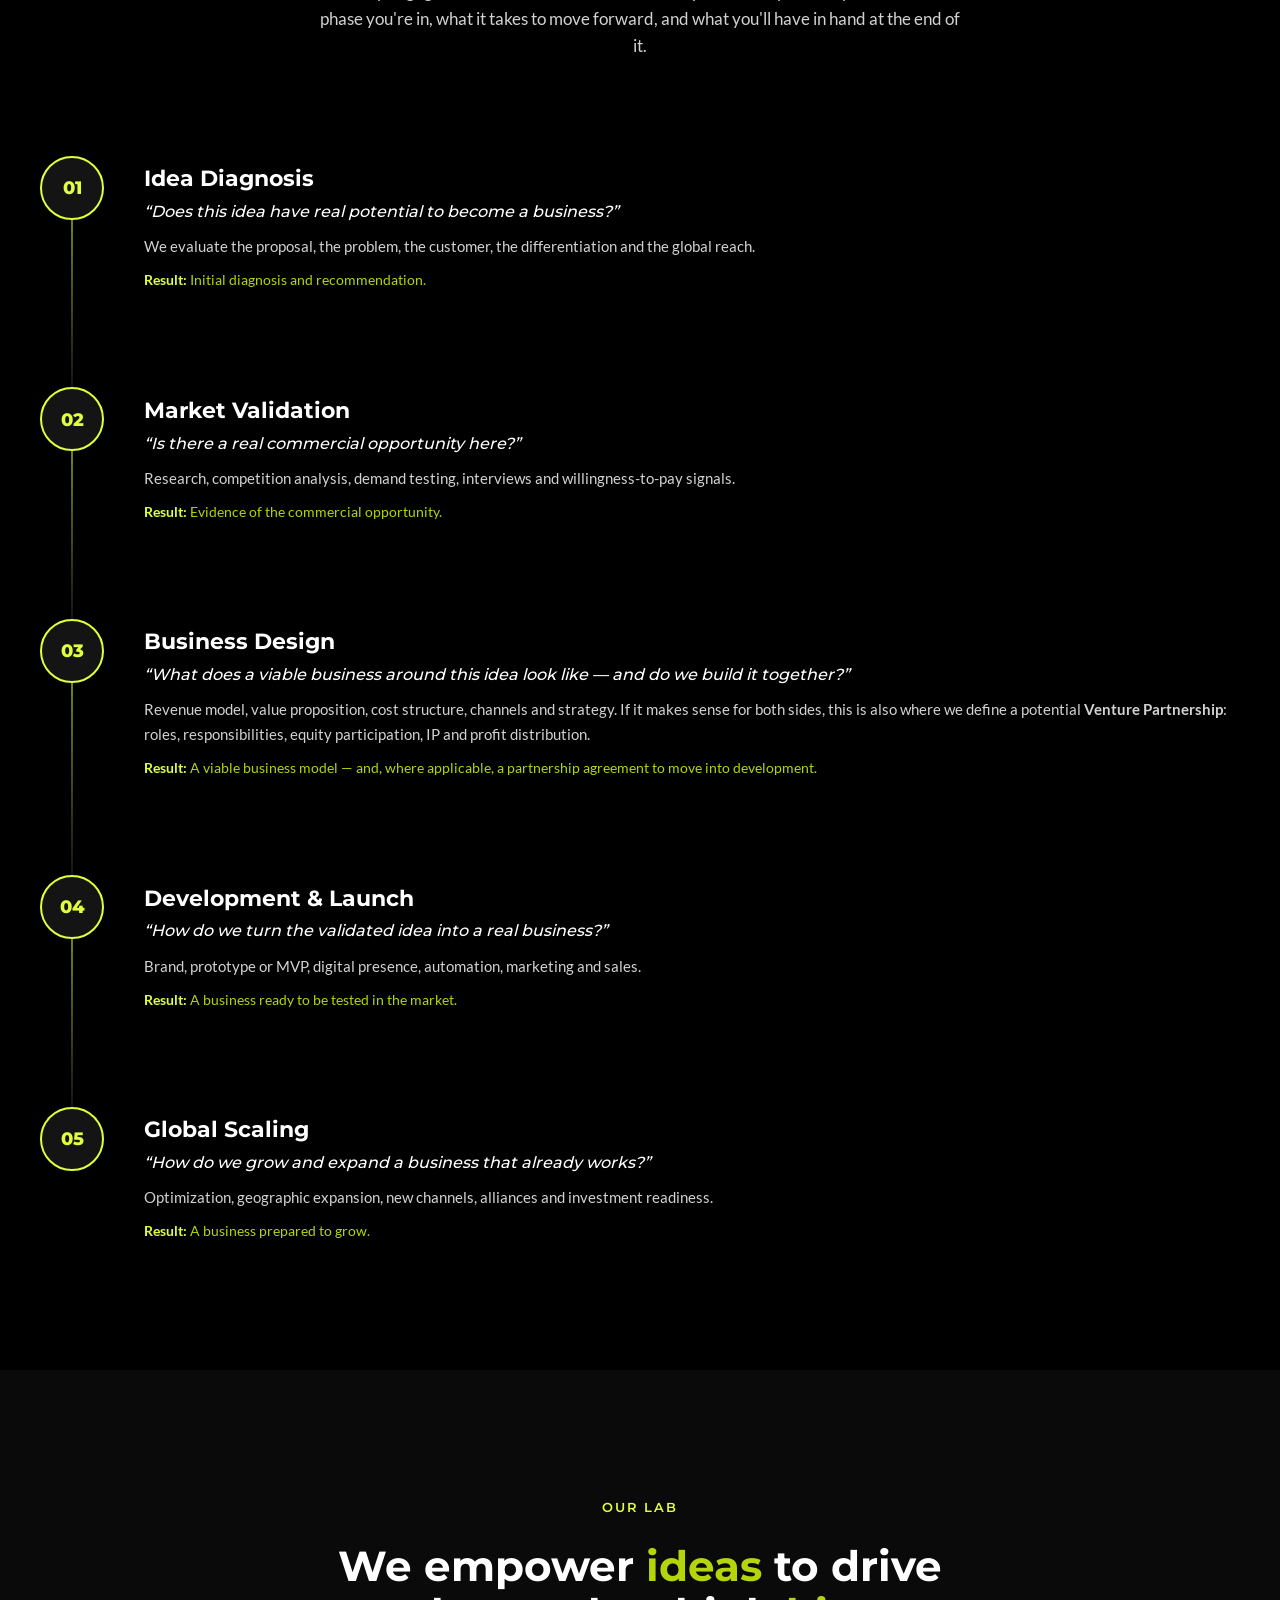
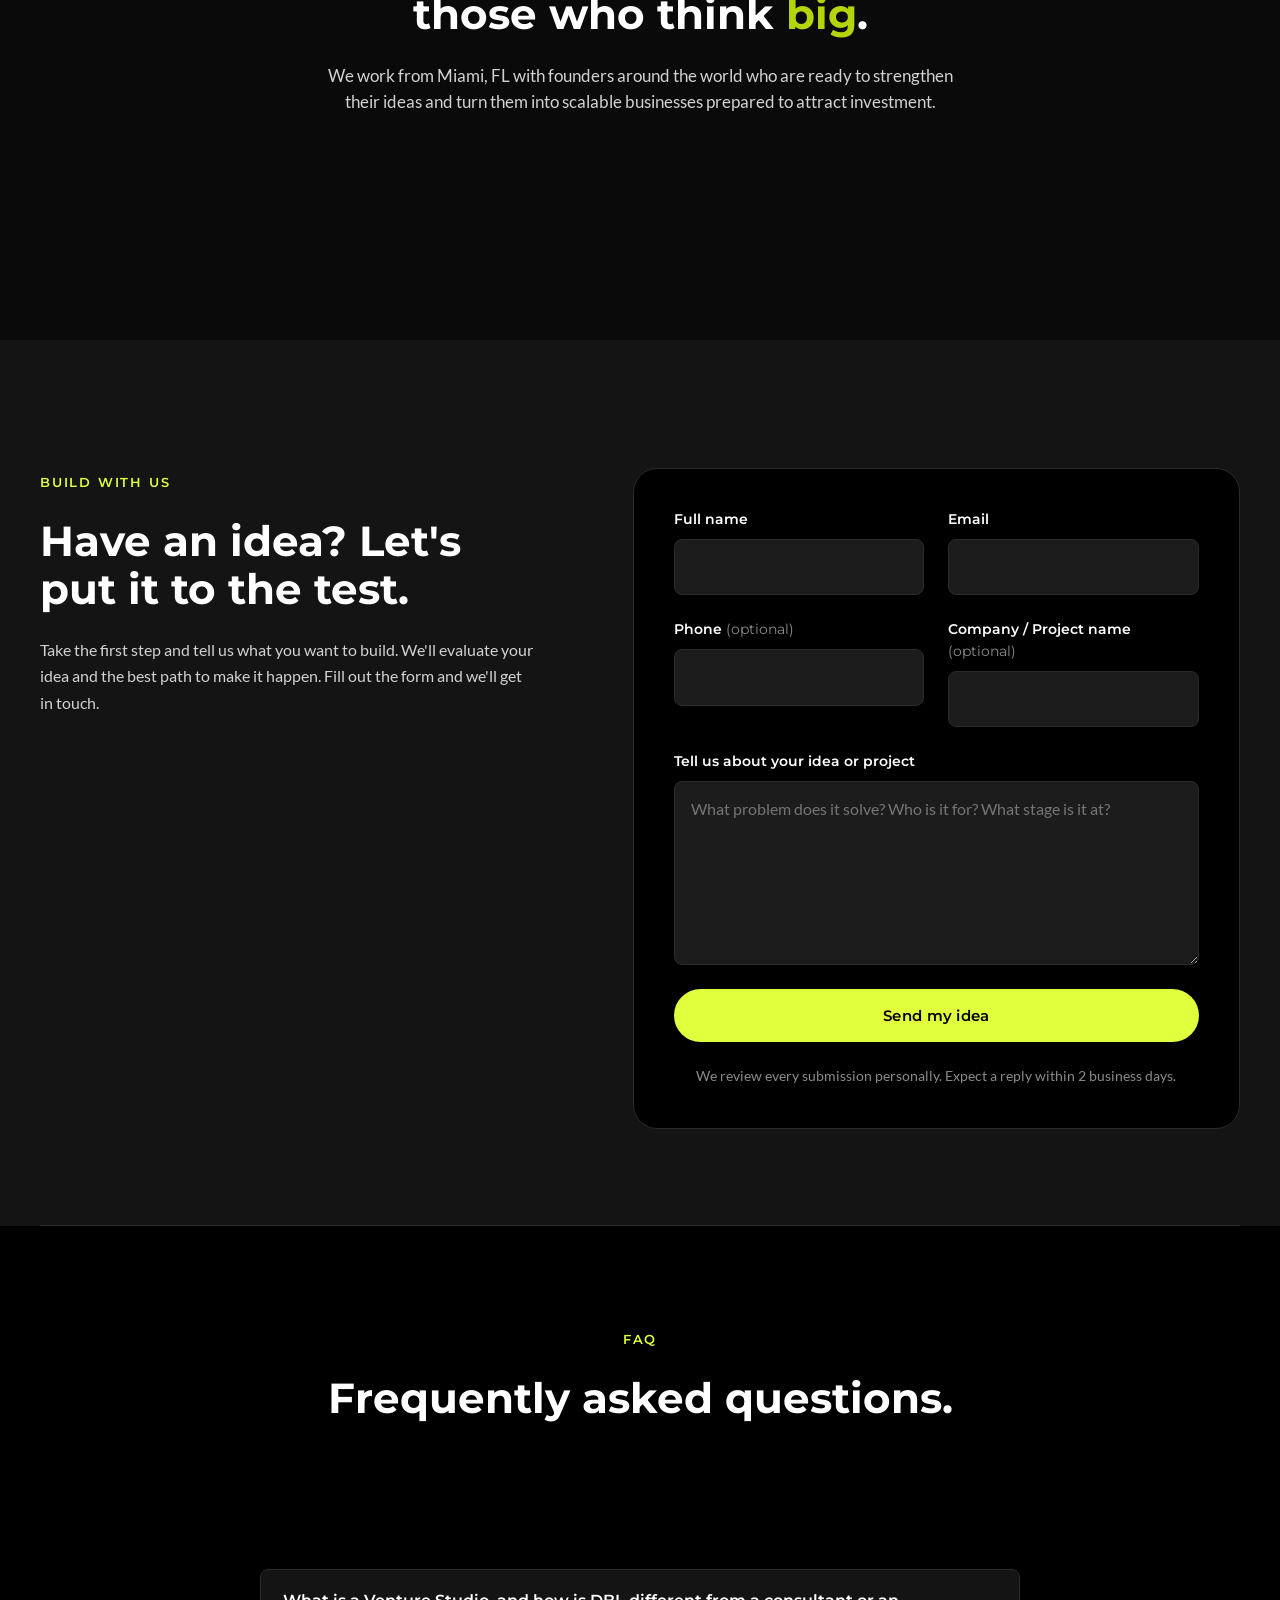
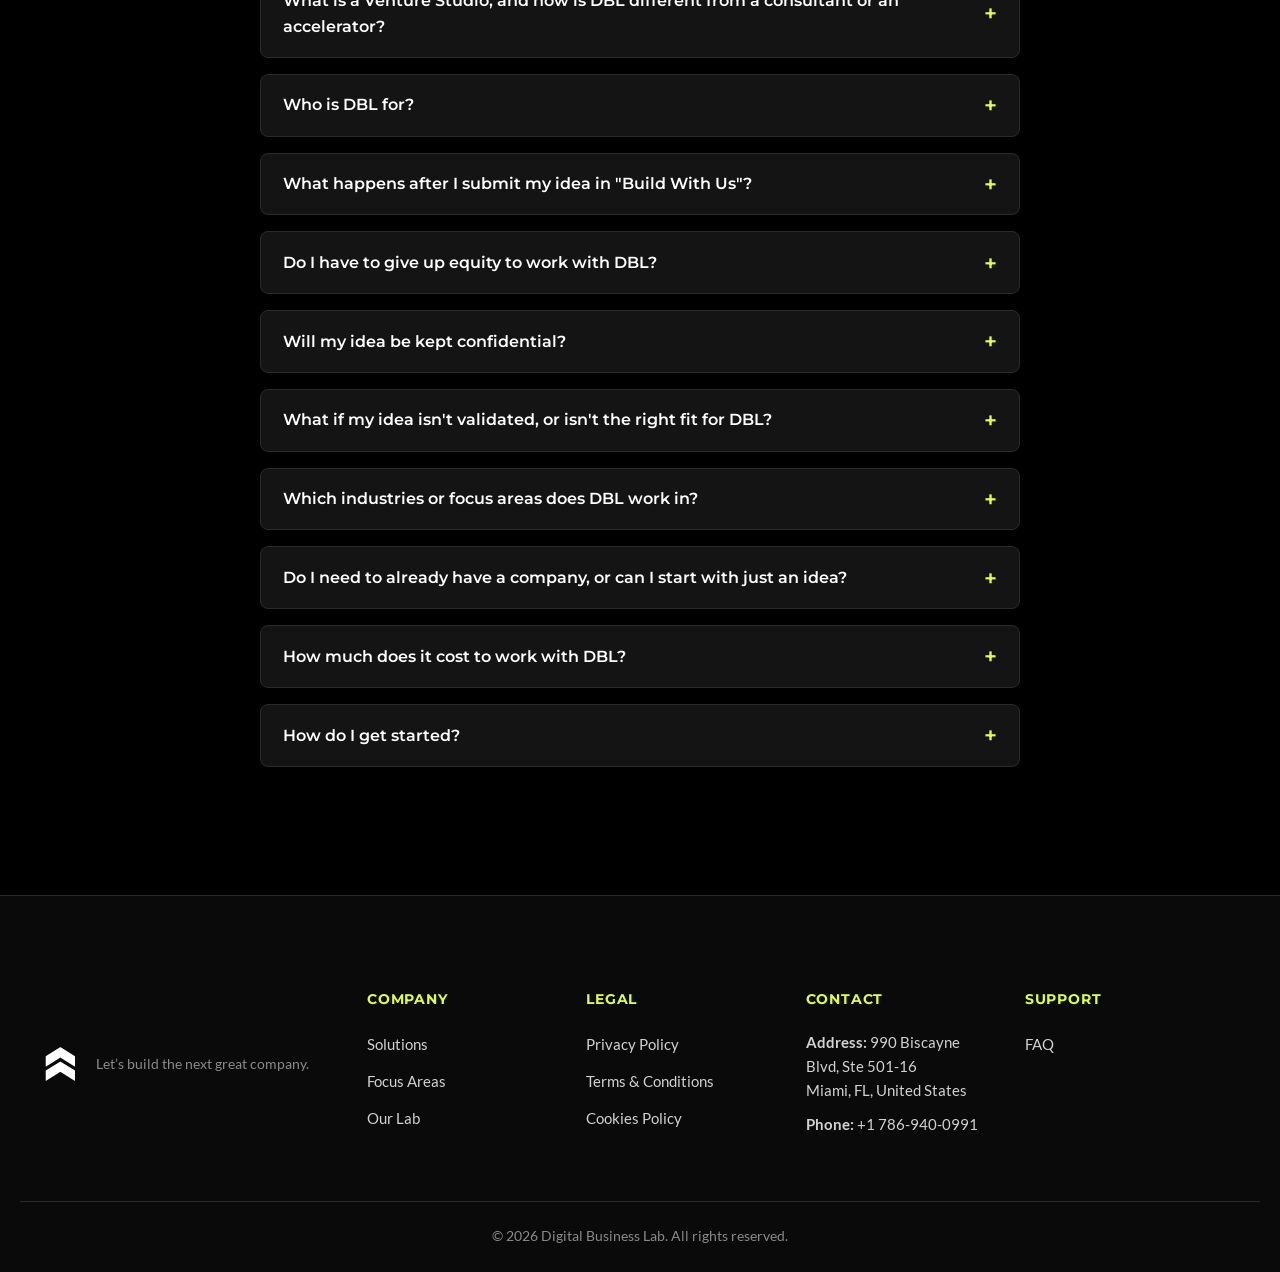
==== commit 86726ee2: "Add "Our Solutions" intro and icons to the Solutions section Add an eyebrow label and short intro pa" ====
--- a/index.html
+++ b/index.html
@@ -176,21 +176,46 @@
           </div>
 
           <div class="split__col reveal">
+            <p class="eyebrow">Our Solutions</p>
+            <p class="split__text solutions-intro">
+              Four ways to work with DBL, matched to where your idea or business stands today — from a first
+              diagnosis to scaling a business that already works.
+            </p>
             <div class="solutions-list">
               <div class="solution">
-                <h3 class="solution__title">Venture Discovery</h3>
+                <div class="solution__header">
+                  <span class="solution__icon" aria-hidden="true">
+                    <svg viewBox="0 0 24 24" fill="none"><circle cx="10" cy="10" r="6" stroke="var(--color-accent)" stroke-width="1.8"/><path d="M14.5 14.5L20 20" stroke="var(--color-accent)" stroke-width="1.8" stroke-linecap="round"/></svg>
+                  </span>
+                  <h3 class="solution__title">Venture Discovery</h3>
+                </div>
                 <p class="solution__text">Discover and prove the real potential of an idea — idea diagnosis, market validation and business design.</p>
               </div>
               <div class="solution">
-                <h3 class="solution__title">Venture Partnership</h3>
+                <div class="solution__header">
+                  <span class="solution__icon" aria-hidden="true">
+                    <svg viewBox="0 0 24 24" fill="none"><circle cx="8.5" cy="12" r="5" stroke="var(--color-accent)" stroke-width="1.8"/><circle cx="15.5" cy="12" r="5" stroke="var(--color-accent)" stroke-width="1.8"/></svg>
+                  </span>
+                  <h3 class="solution__title">Venture Partnership</h3>
+                </div>
                 <p class="solution__text">A strategic alliance to develop the highest-potential projects together, sharing contributions, risk and rewards.</p>
               </div>
               <div class="solution">
-                <h3 class="solution__title">Venture Building</h3>
+                <div class="solution__header">
+                  <span class="solution__icon" aria-hidden="true">
+                    <svg viewBox="0 0 24 24" fill="none"><rect x="3.5" y="13" width="7" height="7" stroke="var(--color-accent)" stroke-width="1.8"/><rect x="13" y="7" width="7" height="13" stroke="var(--color-accent)" stroke-width="1.8"/></svg>
+                  </span>
+                  <h3 class="solution__title">Venture Building</h3>
+                </div>
                 <p class="solution__text">Turn a validated idea into a real, market-ready business — brand, product and go-to-market execution.</p>
               </div>
               <div class="solution">
-                <h3 class="solution__title">Venture Growth</h3>
+                <div class="solution__header">
+                  <span class="solution__icon" aria-hidden="true">
+                    <svg viewBox="0 0 24 24" fill="none"><path d="M4 18L9.5 12.5L13 16L20 6.5" stroke="var(--color-accent)" stroke-width="1.8" stroke-linecap="round" stroke-linejoin="round"/><path d="M14 6.5H20V12.5" stroke="var(--color-accent)" stroke-width="1.8" stroke-linecap="round" stroke-linejoin="round"/></svg>
+                  </span>
+                  <h3 class="solution__title">Venture Growth</h3>
+                </div>
                 <p class="solution__text">Drive traction, optimization and global expansion for a business that already works.</p>
               </div>
             </div>
--- a/styles.css
+++ b/styles.css
@@ -502,12 +502,22 @@
   transition: border-color var(--transition), transform var(--transition);
 }
 .solution:hover { transform: translateX(4px); border-color: var(--color-accent); }
+.solution__header { display: flex; align-items: center; gap: 0.6rem; margin-bottom: 0.35rem; }
+.solution__icon {
+  display: flex;
+  flex-shrink: 0;
+  width: 22px;
+  height: 22px;
+}
+.solution__icon svg { width: 100%; height: 100%; }
 .solution__title {
   font-size: 1.05rem;
   color: var(--color-accent);
-  margin-bottom: 0.35rem;
+  margin-bottom: 0;
 }
 .solution__text { color: var(--color-text-muted); font-size: 0.92rem; }
+
+.solutions-intro { margin-top: 0; }
 
 /* =========================================================
    PROCESS — 5-phase sequential flow
